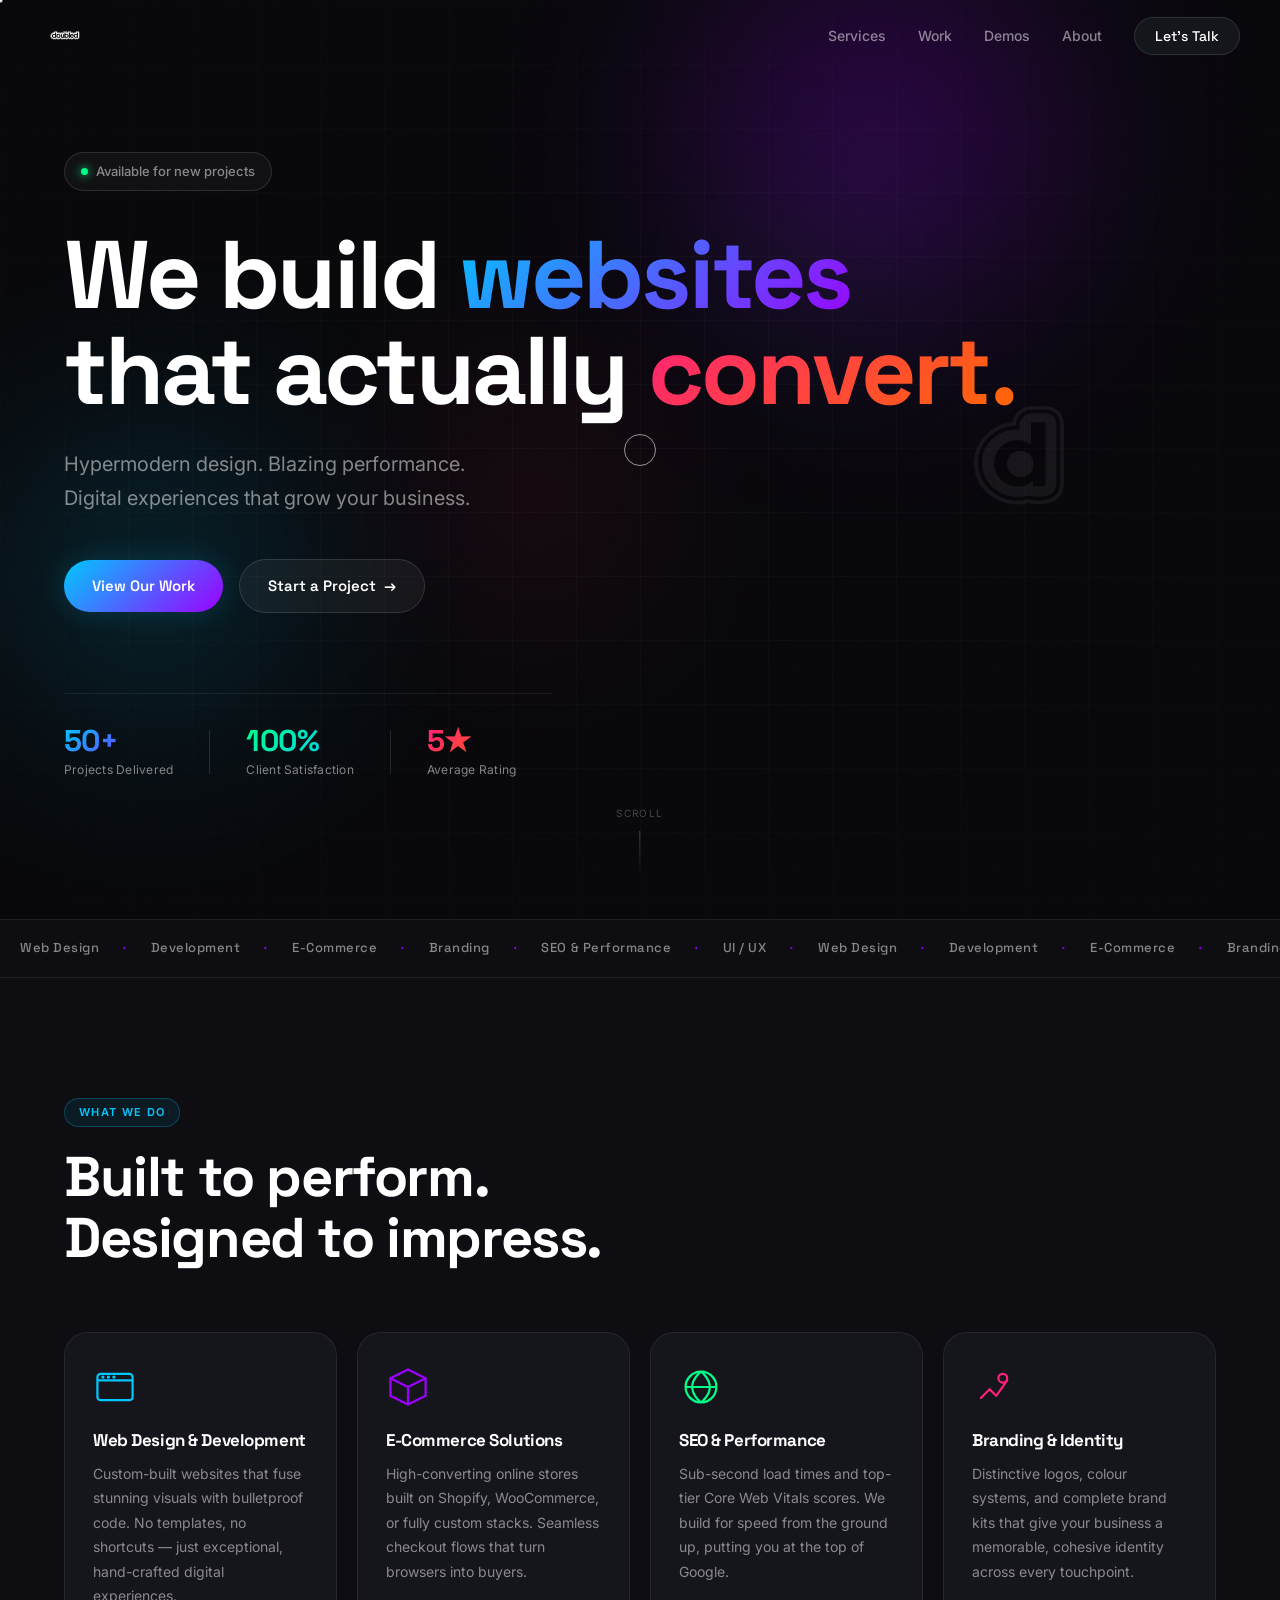
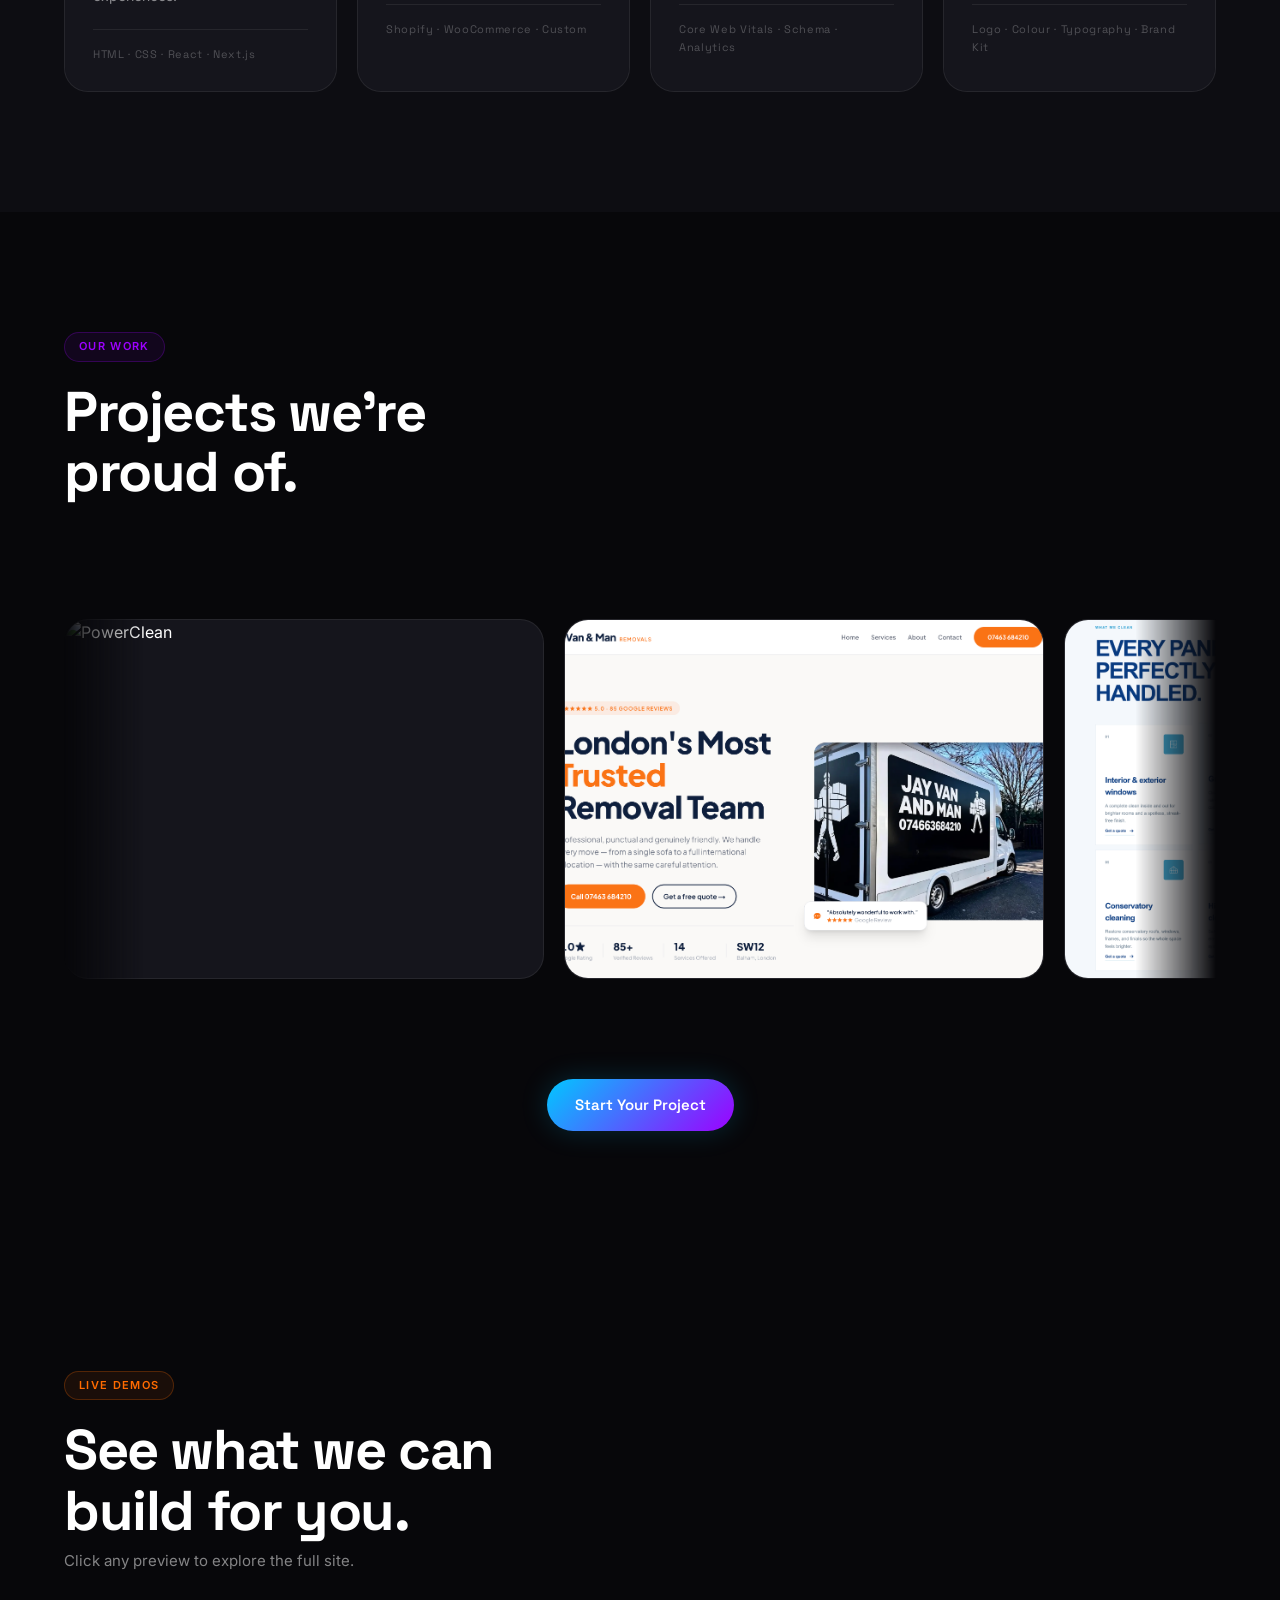
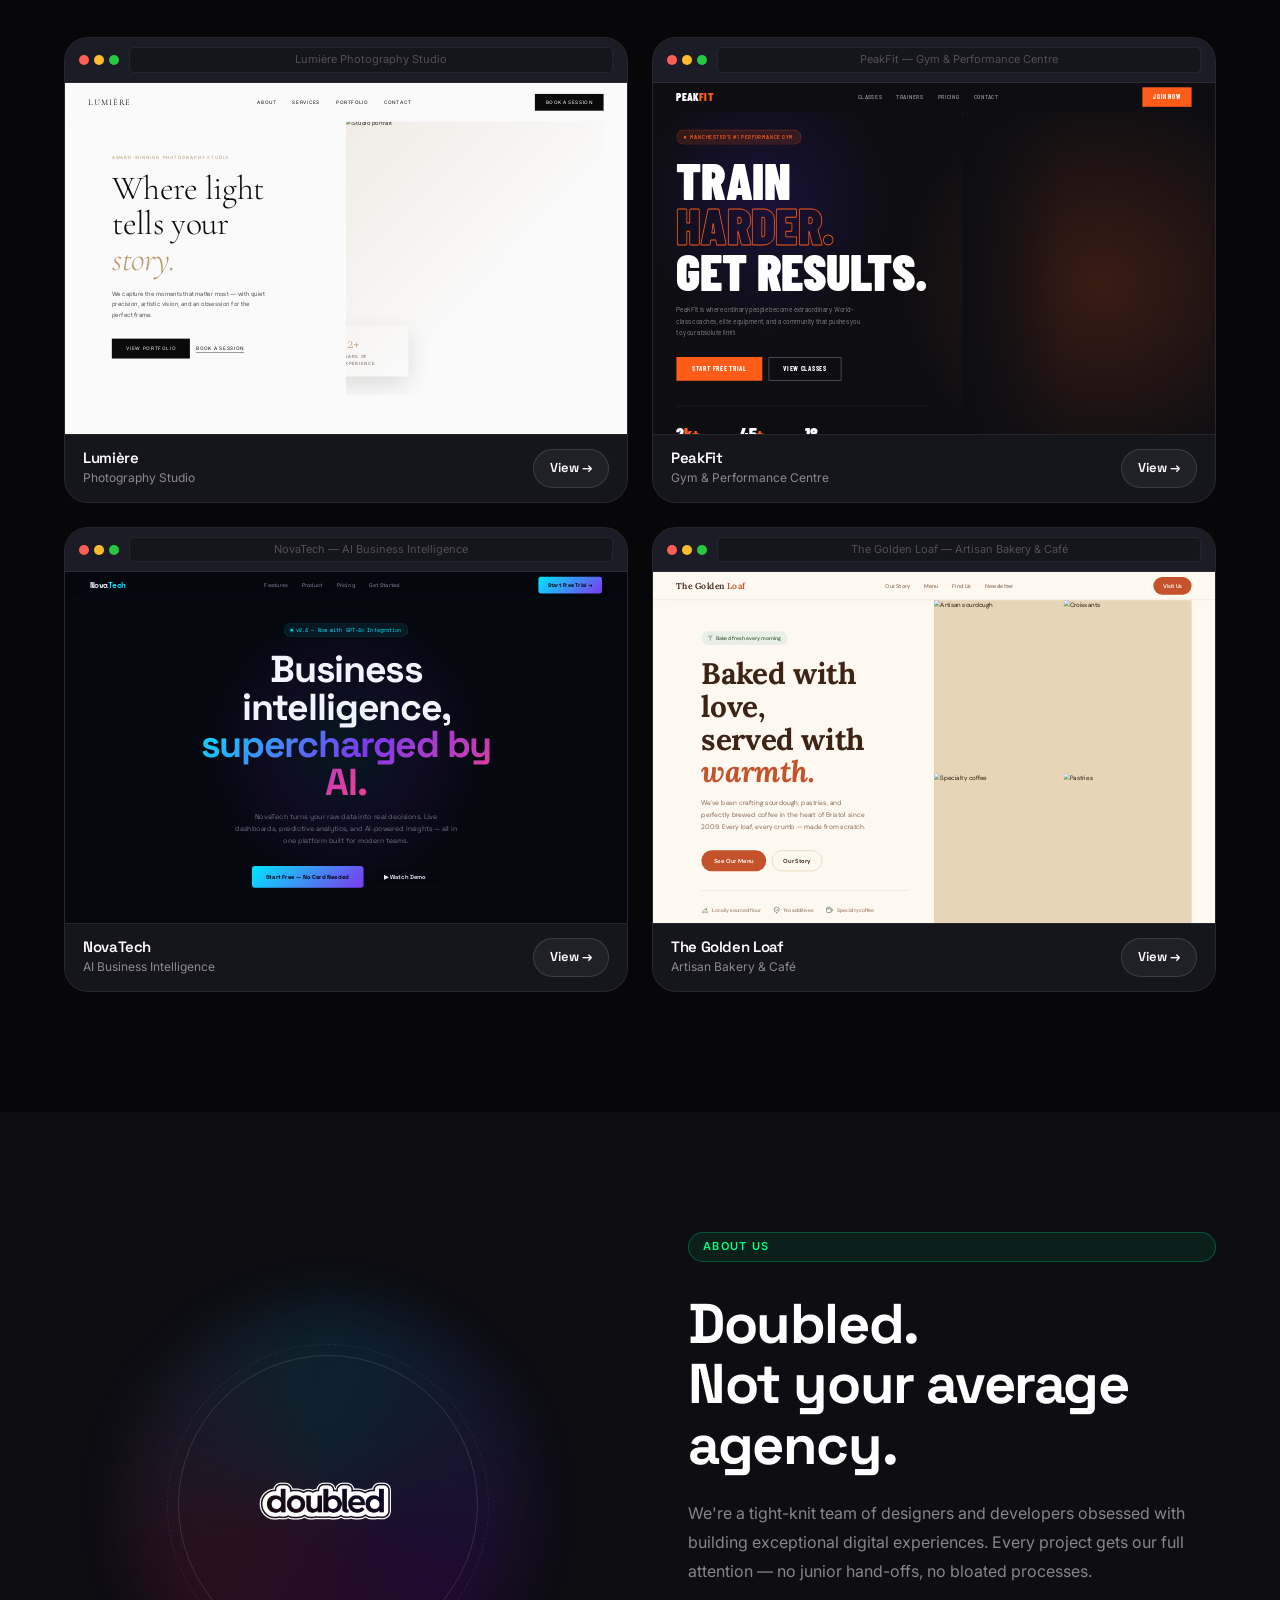
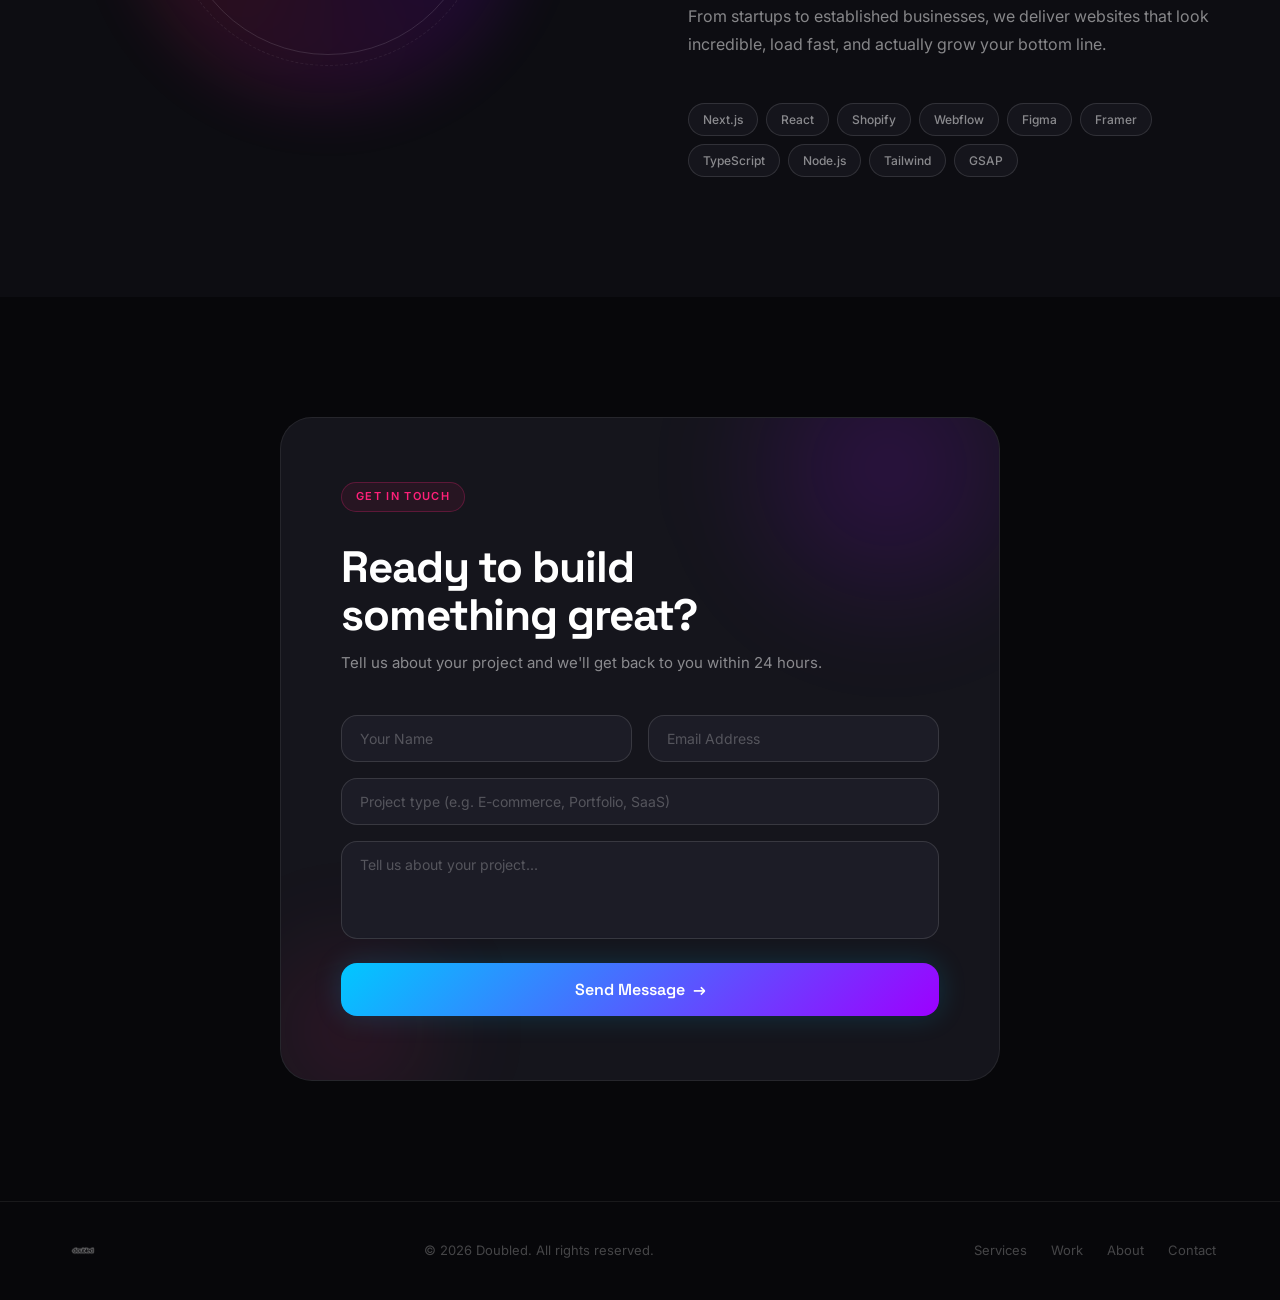
==== index.html @ ab685eac "Clean up all 4 demo sites: replace placeholder gradients with real Unsplash photos and swap all emoj" ====
<!DOCTYPE html>
<html lang="en">
<head>
  <meta charset="UTF-8">
  <meta name="viewport" content="width=device-width, initial-scale=1.0">
  <title>Doubled — Hypermodern Web Development</title>
  <meta name="description" content="Hypermodern web design and development studio. We build websites that look incredible, load fast, and grow your business.">

  <!-- Favicon -->
  <link rel="icon" type="image/svg+xml" href="favicon.svg">

  <!-- Open Graph / social preview -->
  <meta property="og:type"        content="website">
  <meta property="og:url"         content="https://doubled.vercel.app/">
  <meta property="og:title"       content="Doubled — Hypermodern Web Development">
  <meta property="og:description" content="Hypermodern web design and development studio. We build websites that look incredible, load fast, and grow your business.">
  <meta property="og:image"       content="https://doubled.vercel.app/assets/images/powerclean-hero.png">

  <!-- Twitter card -->
  <meta name="twitter:card"        content="summary_large_image">
  <meta name="twitter:title"       content="Doubled — Hypermodern Web Development">
  <meta name="twitter:description" content="Hypermodern web design and development studio. We build websites that look incredible, load fast, and grow your business.">
  <meta name="twitter:image"       content="https://doubled.vercel.app/assets/images/powerclean-hero.png">

  <link rel="preconnect" href="https://fonts.googleapis.com">
  <link rel="preconnect" href="https://fonts.gstatic.com" crossorigin>
  <link href="https://fonts.googleapis.com/css2?family=Space+Grotesk:wght@300;400;500;600;700&family=Inter:wght@300;400;500;600&display=swap" rel="stylesheet">
  <link rel="stylesheet" href="css/styles.css">
</head>
<body>

  <!-- Custom cursor -->
  <div class="cursor" id="cursor"></div>
  <div class="cursor-dot" id="cursor-dot"></div>

  <!-- ─── Navigation ─── -->
  <nav class="nav" id="nav">
    <a href="#" class="nav-logo">
      <img src="assets/brand/logo.png" alt="Doubled" class="nav-logo-img">
    </a>
    <ul class="nav-links" id="nav-links">
      <li><a href="#services">Services</a></li>
      <li><a href="#portfolio">Work</a></li>
      <li><a href="#demos">Demos</a></li>
      <li><a href="#about">About</a></li>
      <li><a href="#contact" class="nav-cta">Let's Talk</a></li>
    </ul>
    <button class="nav-toggle" id="nav-toggle" aria-label="Toggle menu">
      <span></span><span></span><span></span>
    </button>
  </nav>

  <!-- ─── Hero ─── -->
  <section class="hero" id="home">
    <div class="hero-bg">
      <div class="hero-orb orb-purple"></div>
      <div class="hero-orb orb-blue"></div>
      <div class="hero-orb orb-pink"></div>
      <div class="hero-orb orb-green"></div>
      <div class="hero-grid"></div>
      <div class="hero-noise"></div>
    </div>

    <div class="hero-content">
      <div class="hero-badge">
        <span class="badge-dot"></span>
        Available for new projects
      </div>

      <h1 class="hero-title">
        We build <span class="grad-text-1">websites</span><br>
        that actually <span class="grad-text-2">convert.</span>
      </h1>

      <p class="hero-sub">
        Hypermodern design. Blazing performance.<br>Digital experiences that grow your business.
      </p>

      <div class="hero-actions">
        <a href="#portfolio" class="btn btn-primary">View Our Work</a>
        <a href="#contact" class="btn btn-ghost">Start a Project <span class="btn-arrow">→</span></a>
      </div>

      <div class="hero-stats">
        <div class="stat">
          <span class="stat-num grad-text-1">50+</span>
          <span class="stat-label">Projects Delivered</span>
        </div>
        <div class="stat-rule"></div>
        <div class="stat">
          <span class="stat-num grad-text-3">100%</span>
          <span class="stat-label">Client Satisfaction</span>
        </div>
        <div class="stat-rule"></div>
        <div class="stat">
          <span class="stat-num grad-text-2">5★</span>
          <span class="stat-label">Average Rating</span>
        </div>
      </div>
    </div>

    <div class="hero-d-mark" aria-hidden="true">
      <img src="assets/brand/letterhead.png" alt="" class="hero-d-img">
    </div>

    <a href="#services" class="scroll-hint" aria-label="Scroll down">
      <span class="scroll-label">Scroll</span>
      <div class="scroll-bar"></div>
    </a>
  </section>

  <!-- ─── Marquee ─── -->
  <div class="marquee-wrap" aria-hidden="true">
    <div class="marquee-track">
      <span>Web Design</span><span class="marquee-dot">·</span>
      <span>Development</span><span class="marquee-dot">·</span>
      <span>E-Commerce</span><span class="marquee-dot">·</span>
      <span>Branding</span><span class="marquee-dot">·</span>
      <span>SEO &amp; Performance</span><span class="marquee-dot">·</span>
      <span>UI / UX</span><span class="marquee-dot">·</span>
      <span>Web Design</span><span class="marquee-dot">·</span>
      <span>Development</span><span class="marquee-dot">·</span>
      <span>E-Commerce</span><span class="marquee-dot">·</span>
      <span>Branding</span><span class="marquee-dot">·</span>
      <span>SEO &amp; Performance</span><span class="marquee-dot">·</span>
      <span>UI / UX</span><span class="marquee-dot">·</span>
    </div>
  </div>

  <!-- ─── Services ─── -->
  <section class="section services" id="services">
    <div class="container">
      <div class="section-head reveal">
        <span class="section-tag tag-blue">What We Do</span>
        <h2 class="section-title">Built to perform.<br>Designed to impress.</h2>
      </div>

      <div class="services-grid">
        <div class="service-card reveal" data-color="blue">
          <div class="service-icon">
            <svg viewBox="0 0 40 40" fill="none" xmlns="http://www.w3.org/2000/svg">
              <rect x="4" y="8" width="32" height="24" rx="3" stroke="currentColor" stroke-width="2"/>
              <path d="M4 14h32" stroke="currentColor" stroke-width="2"/>
              <circle cx="9" cy="11" r="1.5" fill="currentColor"/>
              <circle cx="14" cy="11" r="1.5" fill="currentColor"/>
              <circle cx="19" cy="11" r="1.5" fill="currentColor"/>
            </svg>
          </div>
          <h3>Web Design &amp; Development</h3>
          <p>Custom-built websites that fuse stunning visuals with bulletproof code. No templates, no shortcuts — just exceptional, hand-crafted digital experiences.</p>
          <div class="service-stack">HTML · CSS · React · Next.js</div>
        </div>

        <div class="service-card reveal" data-color="purple">
          <div class="service-icon">
            <svg viewBox="0 0 40 40" fill="none" xmlns="http://www.w3.org/2000/svg">
              <path d="M20 4L4 12v16l16 8 16-8V12L20 4z" stroke="currentColor" stroke-width="2"/>
              <path d="M4 12l16 8 16-8" stroke="currentColor" stroke-width="2"/>
              <path d="M20 20v16" stroke="currentColor" stroke-width="2"/>
            </svg>
          </div>
          <h3>E-Commerce Solutions</h3>
          <p>High-converting online stores built on Shopify, WooCommerce, or fully custom stacks. Seamless checkout flows that turn browsers into buyers.</p>
          <div class="service-stack">Shopify · WooCommerce · Custom</div>
        </div>

        <div class="service-card reveal" data-color="green">
          <div class="service-icon">
            <svg viewBox="0 0 40 40" fill="none" xmlns="http://www.w3.org/2000/svg">
              <circle cx="20" cy="20" r="14" stroke="currentColor" stroke-width="2"/>
              <path d="M20 6c0 0-8 6-8 14s8 14 8 14" stroke="currentColor" stroke-width="2"/>
              <path d="M20 6c0 0 8 6 8 14s-8 14-8 14" stroke="currentColor" stroke-width="2"/>
              <path d="M6 20h28" stroke="currentColor" stroke-width="2"/>
            </svg>
          </div>
          <h3>SEO &amp; Performance</h3>
          <p>Sub-second load times and top-tier Core Web Vitals scores. We build for speed from the ground up, putting you at the top of Google.</p>
          <div class="service-stack">Core Web Vitals · Schema · Analytics</div>
        </div>

        <div class="service-card reveal" data-color="pink">
          <div class="service-icon">
            <svg viewBox="0 0 40 40" fill="none" xmlns="http://www.w3.org/2000/svg">
              <path d="M8 30l8-8 6 6 10-14" stroke="currentColor" stroke-width="2" stroke-linecap="round" stroke-linejoin="round"/>
              <circle cx="28" cy="12" r="4" stroke="currentColor" stroke-width="2"/>
            </svg>
          </div>
          <h3>Branding &amp; Identity</h3>
          <p>Distinctive logos, colour systems, and complete brand kits that give your business a memorable, cohesive identity across every touchpoint.</p>
          <div class="service-stack">Logo · Colour · Typography · Brand Kit</div>
        </div>
      </div>
    </div>
  </section>

  <!-- ─── Portfolio ─── -->
  <section class="section portfolio" id="portfolio">
    <div class="container">
      <div class="section-head reveal">
        <span class="section-tag tag-purple">Our Work</span>
        <h2 class="section-title">Projects we're<br>proud of.</h2>
      </div>

      <div class="portfolio-reel-wrap">
        <div class="portfolio-reel" id="portfolio-reel">
          <!-- Populated by js/main.js -->
        </div>
      </div>

      <div class="portfolio-cta reveal">
        <a href="#contact" class="btn btn-primary">Start Your Project</a>
      </div>
    </div>
  </section>

  <!-- ─── Demos ─── -->
  <section class="section demos" id="demos">
    <div class="container">
      <div class="section-head reveal">
        <span class="section-tag tag-orange">Live Demos</span>
        <h2 class="section-title">See what we can<br>build for you.</h2>
        <p class="demos-sub">Click any preview to explore the full site.</p>
      </div>

      <div class="demos-grid">

        <div class="demo-card reveal">
          <div class="demo-chrome">
            <div class="demo-chrome-dots"><span></span><span></span><span></span></div>
            <div class="demo-chrome-bar">Lumière Photography Studio</div>
          </div>
          <div class="demo-frame-wrap">
            <iframe src="demos/demo1.html" class="demo-frame" scrolling="no" tabindex="-1" loading="lazy" title="Lumière Photography Studio demo"></iframe>
            <a href="demos/demo1.html" target="_blank" rel="noopener" class="demo-overlay">
              <span class="demo-cta">Open Demo →</span>
            </a>
          </div>
          <div class="demo-meta">
            <div>
              <h3>Lumière</h3>
              <p>Photography Studio</p>
            </div>
            <a href="demos/demo1.html" target="_blank" rel="noopener" class="btn btn-ghost btn-sm">View →</a>
          </div>
        </div>

        <div class="demo-card reveal">
          <div class="demo-chrome">
            <div class="demo-chrome-dots"><span></span><span></span><span></span></div>
            <div class="demo-chrome-bar">PeakFit — Gym &amp; Performance Centre</div>
          </div>
          <div class="demo-frame-wrap">
            <iframe src="demos/demo2.html" class="demo-frame" scrolling="no" tabindex="-1" loading="lazy" title="PeakFit Gym demo"></iframe>
            <a href="demos/demo2.html" target="_blank" rel="noopener" class="demo-overlay">
              <span class="demo-cta">Open Demo →</span>
            </a>
          </div>
          <div class="demo-meta">
            <div>
              <h3>PeakFit</h3>
              <p>Gym &amp; Performance Centre</p>
            </div>
            <a href="demos/demo2.html" target="_blank" rel="noopener" class="btn btn-ghost btn-sm">View →</a>
          </div>
        </div>

        <div class="demo-card reveal">
          <div class="demo-chrome">
            <div class="demo-chrome-dots"><span></span><span></span><span></span></div>
            <div class="demo-chrome-bar">NovaTech — AI Business Intelligence</div>
          </div>
          <div class="demo-frame-wrap">
            <iframe src="demos/demo3.html" class="demo-frame" scrolling="no" tabindex="-1" loading="lazy" title="NovaTech SaaS demo"></iframe>
            <a href="demos/demo3.html" target="_blank" rel="noopener" class="demo-overlay">
              <span class="demo-cta">Open Demo →</span>
            </a>
          </div>
          <div class="demo-meta">
            <div>
              <h3>NovaTech</h3>
              <p>AI Business Intelligence</p>
            </div>
            <a href="demos/demo3.html" target="_blank" rel="noopener" class="btn btn-ghost btn-sm">View →</a>
          </div>
        </div>

        <div class="demo-card reveal">
          <div class="demo-chrome">
            <div class="demo-chrome-dots"><span></span><span></span><span></span></div>
            <div class="demo-chrome-bar">The Golden Loaf — Artisan Bakery &amp; Café</div>
          </div>
          <div class="demo-frame-wrap">
            <iframe src="demos/demo4.html" class="demo-frame" scrolling="no" tabindex="-1" loading="lazy" title="The Golden Loaf Bakery demo"></iframe>
            <a href="demos/demo4.html" target="_blank" rel="noopener" class="demo-overlay">
              <span class="demo-cta">Open Demo →</span>
            </a>
          </div>
          <div class="demo-meta">
            <div>
              <h3>The Golden Loaf</h3>
              <p>Artisan Bakery &amp; Café</p>
            </div>
            <a href="demos/demo4.html" target="_blank" rel="noopener" class="btn btn-ghost btn-sm">View →</a>
          </div>
        </div>

      </div>
    </div>
  </section>

  <!-- ─── About ─── -->
  <section class="section about" id="about">
    <div class="container about-inner">
      <div class="about-visual reveal">
        <div class="about-logo-ring">
          <div class="ring-glow"></div>
          <div class="ring-border"></div>
          <img src="assets/brand/logo.png" alt="Doubled" class="about-logo">
        </div>
      </div>

      <div class="about-copy reveal">
        <span class="section-tag tag-green">About Us</span>
        <h2 class="section-title">Doubled.<br>Not your average agency.</h2>
        <p>We're a tight-knit team of designers and developers obsessed with building exceptional digital experiences. Every project gets our full attention — no junior hand-offs, no bloated processes.</p>
        <p>From startups to established businesses, we deliver websites that look incredible, load fast, and actually grow your bottom line.</p>

        <div class="about-pills">
          <span class="pill">Next.js</span>
          <span class="pill">React</span>
          <span class="pill">Shopify</span>
          <span class="pill">Webflow</span>
          <span class="pill">Figma</span>
          <span class="pill">Framer</span>
          <span class="pill">TypeScript</span>
          <span class="pill">Node.js</span>
          <span class="pill">Tailwind</span>
          <span class="pill">GSAP</span>
        </div>
      </div>
    </div>
  </section>

  <!-- ─── Contact ─── -->
  <section class="section contact" id="contact">
    <div class="container">
      <div class="contact-card reveal">
        <div class="contact-orb contact-orb-1"></div>
        <div class="contact-orb contact-orb-2"></div>

        <div class="contact-head">
          <span class="section-tag tag-pink">Get In Touch</span>
          <h2 class="contact-title">Ready to build<br>something great?</h2>
          <p class="contact-sub">Tell us about your project and we'll get back to you within 24 hours.</p>
        </div>

        <form class="contact-form" id="contact-form" novalidate>
          <div class="form-row">
            <div class="form-group">
              <input type="text" name="name" placeholder="Your Name" required autocomplete="name">
            </div>
            <div class="form-group">
              <input type="email" name="email" placeholder="Email Address" required autocomplete="email">
            </div>
          </div>
          <div class="form-group">
            <input type="text" name="project" placeholder="Project type (e.g. E-commerce, Portfolio, SaaS)">
          </div>
          <div class="form-group">
            <textarea name="message" placeholder="Tell us about your project..." rows="4" required></textarea>
          </div>
          <button type="submit" class="btn btn-primary btn-submit" id="submit-btn">
            Send Message <span class="btn-arrow">→</span>
          </button>
        </form>
      </div>
    </div>
  </section>

  <!-- ─── Footer ─── -->
  <footer class="footer">
    <div class="container footer-inner">
      <img src="assets/brand/logo.png" alt="Doubled" class="footer-logo">
      <p class="footer-copy">© 2026 Doubled. All rights reserved.</p>
      <nav class="footer-nav" aria-label="Footer navigation">
        <a href="#services">Services</a>
        <a href="#portfolio">Work</a>
        <a href="#about">About</a>
        <a href="#contact">Contact</a>
      </nav>
    </div>
  </footer>

  <script src="js/main.js"></script>
</body>
</html>
---- css/styles.css ----
/* ════════════════════════════════════════════
   DOUBLED — Hypermodern Web Development
   ════════════════════════════════════════════ */

/* ─── Variables ─── */
:root {
  /* Backgrounds */
  --bg:        #07070A;
  --surface:   #0D0D12;
  --surface-2: #15151C;
  --surface-3: #1C1C26;

  /* Borders */
  --border:       rgba(255, 255, 255, 0.07);
  --border-mid:   rgba(255, 255, 255, 0.12);
  --border-light: rgba(255, 255, 255, 0.20);

  /* Text */
  --text:        #FFFFFF;
  --text-muted:  rgba(255, 255, 255, 0.50);
  --text-subtle: rgba(255, 255, 255, 0.25);

  /* Brand Accents */
  --blue:   #00C8FF;
  --purple: #9D00FF;
  --pink:   #FF2079;
  --green:  #00FF88;
  --orange: #FF6B00;
  --yellow: #FFD600;

  /* Gradients */
  --grad-1: linear-gradient(135deg, #00C8FF 0%, #9D00FF 100%);
  --grad-2: linear-gradient(135deg, #FF2079 0%, #FF6B00 100%);
  --grad-3: linear-gradient(135deg, #00FF88 0%, #00C8FF 100%);
  --grad-4: linear-gradient(135deg, #9D00FF 0%, #FF2079 100%);

  /* Spacing */
  --nav-h:    72px;
  --container: 1200px;

  /* Radii */
  --r-sm: 8px;
  --r:    16px;
  --r-lg: 24px;
  --r-xl: 32px;

  /* Easing */
  --ease:      cubic-bezier(0.4, 0, 0.2, 1);
  --ease-out:  cubic-bezier(0, 0, 0.2, 1);
  --ease-in:   cubic-bezier(0.4, 0, 1, 1);
  --ease-spring: cubic-bezier(0.34, 1.56, 0.64, 1);
}

/* ─── Reset ─── */
*, *::before, *::after {
  box-sizing: border-box;
  margin: 0;
  padding: 0;
}

html {
  scroll-behavior: smooth;
  scrollbar-width: thin;
  scrollbar-color: var(--surface-3) var(--bg);
}

::-webkit-scrollbar { width: 5px; }
::-webkit-scrollbar-track { background: var(--bg); }
::-webkit-scrollbar-thumb { background: var(--surface-3); border-radius: 3px; }
::-webkit-scrollbar-thumb:hover { background: var(--surface-2); }

body {
  font-family: 'Inter', -apple-system, BlinkMacSystemFont, sans-serif;
  font-size: 16px;
  line-height: 1.6;
  color: var(--text);
  background: var(--bg);
  overflow-x: hidden;
  cursor: none;
}

a            { text-decoration: none; color: inherit; cursor: none; }
button       { border: none; background: none; cursor: none; font-family: inherit; }
input,
textarea     { font-family: inherit; }
ul           { list-style: none; }
img          { max-width: 100%; display: block; }
textarea     { resize: none; }

/* ─── Custom Cursor ─── */
.cursor,
.cursor-dot {
  position: fixed;
  pointer-events: none;
  z-index: 9999;
  transform: translate(-50%, -50%);
  mix-blend-mode: difference;
}

.cursor {
  width: 32px;
  height: 32px;
  border: 1.5px solid rgba(255, 255, 255, 0.6);
  border-radius: 50%;
  transition:
    width  .25s var(--ease),
    height .25s var(--ease),
    background .25s var(--ease),
    border-color .25s var(--ease);
}

.cursor-dot {
  width: 5px;
  height: 5px;
  background: #fff;
  border-radius: 50%;
  transition: opacity .15s;
}

.cursor.hover {
  width: 56px;
  height: 56px;
  background: rgba(255, 255, 255, 0.08);
  border-color: rgba(255, 255, 255, 0.2);
}

/* ─── Layout ─── */
.container {
  max-width: var(--container);
  margin: 0 auto;
  padding: 0 24px;
}

.section { padding: 120px 0; }

/* ─── Typography ─── */
h1, h2, h3, h4 {
  font-family: 'Space Grotesk', sans-serif;
  font-weight: 700;
  line-height: 1.08;
  letter-spacing: -0.025em;
}

.grad-text-1 {
  background: var(--grad-1);
  -webkit-background-clip: text;
  -webkit-text-fill-color: transparent;
  background-clip: text;
}

.grad-text-2 {
  background: var(--grad-2);
  -webkit-background-clip: text;
  -webkit-text-fill-color: transparent;
  background-clip: text;
}

.grad-text-3 {
  background: var(--grad-3);
  -webkit-background-clip: text;
  -webkit-text-fill-color: transparent;
  background-clip: text;
}

/* ─── Section Headers ─── */
.section-head {
  margin-bottom: 64px;
}

.section-tag {
  display: inline-flex;
  align-items: center;
  gap: 6px;
  padding: 5px 14px;
  border-radius: 100px;
  font-size: 11px;
  font-weight: 600;
  letter-spacing: 0.12em;
  text-transform: uppercase;
  margin-bottom: 20px;
  border: 1px solid transparent;
}

.tag-blue   { color: var(--blue);   background: rgba(0,200,255,0.08);  border-color: rgba(0,200,255,0.25);  }
.tag-purple { color: var(--purple); background: rgba(157,0,255,0.08);  border-color: rgba(157,0,255,0.25);  }
.tag-green  { color: var(--green);  background: rgba(0,255,136,0.08);  border-color: rgba(0,255,136,0.25);  }
.tag-pink   { color: var(--pink);   background: rgba(255,32,121,0.08); border-color: rgba(255,32,121,0.25); }

.section-title {
  font-size: clamp(32px, 4.5vw, 56px);
  color: var(--text);
}

/* ─── Buttons ─── */
.btn {
  display: inline-flex;
  align-items: center;
  gap: 8px;
  padding: 14px 28px;
  border-radius: 100px;
  font-family: 'Space Grotesk', sans-serif;
  font-weight: 600;
  font-size: 15px;
  transition: transform .25s var(--ease-spring), box-shadow .25s var(--ease), background .2s;
  cursor: none;
  white-space: nowrap;
}

.btn-primary {
  background: var(--grad-1);
  color: #fff;
  box-shadow: 0 0 28px rgba(0, 200, 255, 0.18);
}

.btn-primary:hover {
  transform: translateY(-3px) scale(1.02);
  box-shadow: 0 12px 40px rgba(0, 200, 255, 0.32);
}

.btn-ghost {
  background: rgba(255, 255, 255, 0.05);
  color: var(--text);
  border: 1px solid var(--border-mid);
}

.btn-ghost:hover {
  background: rgba(255, 255, 255, 0.09);
  border-color: var(--border-light);
  transform: translateY(-3px);
}

.btn-arrow {
  transition: transform .2s var(--ease);
}

.btn:hover .btn-arrow { transform: translateX(4px); }

.btn-submit {
  width: 100%;
  justify-content: center;
  border-radius: var(--r);
  padding: 16px 28px;
  font-size: 16px;
}

/* ─── Navigation ─── */
.nav {
  position: fixed;
  inset: 0 0 auto 0;
  z-index: 200;
  display: flex;
  align-items: center;
  justify-content: space-between;
  height: var(--nav-h);
  padding: 0 40px;
  transition: background .3s var(--ease), backdrop-filter .3s, border-color .3s;
}

.nav.scrolled {
  background: rgba(7, 7, 10, 0.88);
  backdrop-filter: blur(24px);
  -webkit-backdrop-filter: blur(24px);
  border-bottom: 1px solid var(--border);
}

.nav-logo { display: flex; align-items: center; }

.nav-logo-img {
  height: 34px;
  filter: invert(1);
  mix-blend-mode: screen;
  transition: opacity .2s;
}

.nav-logo-img:hover { opacity: 0.8; }

.nav-links {
  display: flex;
  align-items: center;
  gap: 32px;
}

.nav-links a {
  font-size: 14px;
  font-weight: 500;
  color: var(--text-muted);
  transition: color .18s;
  position: relative;
}

.nav-links a::after {
  content: '';
  position: absolute;
  bottom: -3px;
  left: 0;
  right: 0;
  height: 1px;
  background: var(--grad-1);
  transform: scaleX(0);
  transition: transform .22s var(--ease);
}

.nav-links a:not(.nav-cta):hover { color: var(--text); }
.nav-links a:not(.nav-cta):hover::after { transform: scaleX(1); }

.nav-cta {
  padding: 9px 20px !important;
  border-radius: 100px;
  background: var(--surface-2) !important;
  border: 1px solid var(--border-mid) !important;
  color: var(--text) !important;
  font-family: 'Space Grotesk', sans-serif;
  font-weight: 600;
  font-size: 14px !important;
  transition: background .2s, border-color .2s, box-shadow .2s, color .2s !important;
}

.nav-cta:hover {
  background: transparent !important;
  border-color: transparent !important;
  box-shadow: 0 0 0 1px transparent, inset 0 0 0 1px transparent;
  background-image: var(--grad-1) !important;
  box-shadow: 0 4px 20px rgba(0, 200, 255, 0.25) !important;
}

.nav-cta::after { display: none !important; }

.nav-toggle {
  display: none;
  flex-direction: column;
  gap: 5px;
  padding: 4px;
}

.nav-toggle span {
  display: block;
  width: 22px;
  height: 2px;
  background: var(--text);
  border-radius: 2px;
  transition: transform .25s var(--ease), opacity .2s;
}

/* ─── Hero ─── */
.hero {
  position: relative;
  min-height: 100vh;
  display: flex;
  align-items: center;
  overflow: hidden;
  padding-top: var(--nav-h);
}

/* Background layers */
.hero-bg {
  position: absolute;
  inset: 0;
  z-index: 0;
}

.hero-orb {
  position: absolute;
  border-radius: 50%;
  filter: blur(90px);
  opacity: 0.55;
  animation: orb-float 9s ease-in-out infinite;
}

.orb-purple {
  width: 600px;
  height: 600px;
  background: radial-gradient(circle, rgba(157, 0, 255, 0.6), transparent 65%);
  top: -160px;
  right: 8%;
  animation-duration: 10s;
}

.orb-blue {
  width: 500px;
  height: 500px;
  background: radial-gradient(circle, rgba(0, 200, 255, 0.5), transparent 65%);
  bottom: 10%;
  left: -100px;
  animation-duration: 12s;
  animation-delay: -4s;
  opacity: 0.4;
}

.orb-pink {
  width: 350px;
  height: 350px;
  background: radial-gradient(circle, rgba(255, 32, 121, 0.45), transparent 65%);
  top: 35%;
  left: 28%;
  animation-duration: 8s;
  animation-delay: -7s;
  opacity: 0.3;
}

.orb-green {
  width: 250px;
  height: 250px;
  background: radial-gradient(circle, rgba(0, 255, 136, 0.35), transparent 65%);
  top: 15%;
  left: 55%;
  animation-duration: 14s;
  animation-delay: -2s;
  opacity: 0.25;
}

@keyframes orb-float {
  0%, 100% { transform: translate(0,   0) scale(1);    }
  33%       { transform: translate(28px, -28px) scale(1.06); }
  66%       { transform: translate(-18px, 18px) scale(0.94); }
}

.hero-grid {
  position: absolute;
  inset: 0;
  background-image:
    linear-gradient(rgba(255,255,255,.03) 1px, transparent 1px),
    linear-gradient(90deg, rgba(255,255,255,.03) 1px, transparent 1px);
  background-size: 64px 64px;
  mask-image: radial-gradient(ellipse 80% 80% at 50% 50%, black 0%, transparent 100%);
}

.hero-noise {
  position: absolute;
  inset: 0;
  background-image: url("data:image/svg+xml,%3Csvg viewBox='0 0 200 200' xmlns='http://www.w3.org/2000/svg'%3E%3Cfilter id='n'%3E%3CfeTurbulence type='fractalNoise' baseFrequency='0.9' numOctaves='4' stitchTiles='stitch'/%3E%3C/filter%3E%3Crect width='100%25' height='100%25' filter='url(%23n)' opacity='0.04'/%3E%3C/svg%3E");
  background-repeat: repeat;
  background-size: 200px 200px;
  opacity: 0.4;
  pointer-events: none;
}

/* Hero Content */
.hero-content {
  position: relative;
  z-index: 1;
  width: 100%;
  max-width: var(--container);
  margin: 0 auto;
  padding: 80px 24px 140px;
}

.hero-badge {
  display: inline-flex;
  align-items: center;
  gap: 8px;
  padding: 8px 16px;
  border-radius: 100px;
  border: 1px solid var(--border-mid);
  background: rgba(255,255,255,0.04);
  backdrop-filter: blur(8px);
  font-size: 13px;
  color: var(--text-muted);
  margin-bottom: 36px;
  font-weight: 500;
}

.badge-dot {
  display: block;
  width: 7px;
  height: 7px;
  border-radius: 50%;
  background: var(--green);
  box-shadow: 0 0 10px var(--green);
  animation: pulse-dot 2s ease-in-out infinite;
}

@keyframes pulse-dot {
  0%, 100% { opacity: 1; box-shadow: 0 0 10px var(--green); }
  50%       { opacity: 0.5; box-shadow: 0 0 4px var(--green); }
}

.hero-title {
  font-size: clamp(46px, 7.5vw, 96px);
  letter-spacing: -0.03em;
  line-height: 1.0;
  margin-bottom: 28px;
  max-width: 960px;
}

.hero-sub {
  font-size: clamp(16px, 1.8vw, 20px);
  color: var(--text-muted);
  max-width: 460px;
  line-height: 1.7;
  margin-bottom: 44px;
}

.hero-actions {
  display: flex;
  align-items: center;
  gap: 16px;
  flex-wrap: wrap;
  margin-bottom: 80px;
}

.hero-stats {
  display: flex;
  align-items: center;
  gap: 0;
  border-top: 1px solid var(--border);
  padding-top: 32px;
  width: fit-content;
  flex-wrap: wrap;
  gap: 0;
}

.stat {
  display: flex;
  flex-direction: column;
  padding: 0 36px;
}

.stat:first-child { padding-left: 0; }

.stat-num {
  font-family: 'Space Grotesk', sans-serif;
  font-size: 30px;
  font-weight: 700;
  letter-spacing: -0.02em;
  line-height: 1;
  margin-bottom: 4px;
}

.stat-label {
  font-size: 12px;
  color: var(--text-muted);
  letter-spacing: 0.02em;
}

.stat-rule {
  width: 1px;
  height: 44px;
  background: var(--border-mid);
}

/* Hero decorative D */
.hero-d-mark {
  position: absolute;
  right: 4%;
  top: 50%;
  transform: translateY(-50%);
  z-index: 0;
  pointer-events: none;
  opacity: 0.055;
}

.hero-d-img {
  width: 420px;
  filter: invert(1);
  mix-blend-mode: screen;
}

/* Scroll hint */
.scroll-hint {
  position: absolute;
  bottom: 44px;
  left: 50%;
  transform: translateX(-50%);
  display: flex;
  flex-direction: column;
  align-items: center;
  gap: 10px;
  z-index: 1;
}

.scroll-label {
  font-size: 10px;
  letter-spacing: 0.14em;
  text-transform: uppercase;
  color: var(--text-subtle);
}

.scroll-bar {
  width: 1px;
  height: 44px;
  background: linear-gradient(to bottom, var(--text-subtle), transparent);
  animation: scroll-anim 1.8s ease-in-out infinite;
}

@keyframes scroll-anim {
  0%   { transform: scaleY(0); transform-origin: top; opacity: 1; }
  49%  { transform: scaleY(1); transform-origin: top; opacity: 1; }
  50%  { transform: scaleY(1); transform-origin: bottom; opacity: 1; }
  100% { transform: scaleY(0); transform-origin: bottom; opacity: 0; }
}

/* ─── Marquee ─── */
.marquee-wrap {
  overflow: hidden;
  background: var(--surface);
  border-top: 1px solid var(--border);
  border-bottom: 1px solid var(--border);
  padding: 18px 0;
}

.marquee-track {
  display: flex;
  gap: 0;
  white-space: nowrap;
  animation: marquee 28s linear infinite;
  width: max-content;
}

.marquee-track span {
  font-family: 'Space Grotesk', sans-serif;
  font-size: 13px;
  font-weight: 500;
  letter-spacing: 0.04em;
  color: var(--text-muted);
  padding: 0 20px;
}

.marquee-dot {
  color: var(--purple) !important;
  padding: 0 4px !important;
}

@keyframes marquee {
  from { transform: translateX(0); }
  to   { transform: translateX(-50%); }
}

/* ─── Services ─── */
.services { background: var(--surface); }

.services-grid {
  display: grid;
  grid-template-columns: repeat(4, 1fr);
  gap: 20px;
}

.service-card {
  position: relative;
  background: var(--surface-2);
  border: 1px solid var(--border);
  border-radius: var(--r-lg);
  padding: 32px 28px 28px;
  overflow: hidden;
  transition: transform .3s var(--ease-spring), box-shadow .3s var(--ease), background .25s;
}

/* Gradient border glow on hover via pseudo-element */
.service-card::before {
  content: '';
  position: absolute;
  inset: -1px;
  border-radius: calc(var(--r-lg) + 1px);
  padding: 1px;
  opacity: 0;
  transition: opacity .3s var(--ease);
  pointer-events: none;
}

.service-card[data-color="blue"]::before   { background: var(--grad-1); }
.service-card[data-color="purple"]::before { background: var(--grad-4); }
.service-card[data-color="green"]::before  { background: var(--grad-3); }
.service-card[data-color="pink"]::before   { background: var(--grad-2); }

.service-card::after {
  content: '';
  position: absolute;
  inset: 0;
  border-radius: var(--r-lg);
  background: var(--surface-2);
  z-index: 0;
  transition: background .25s;
}

.service-card > * { position: relative; z-index: 1; }

.service-card:hover {
  transform: translateY(-6px);
  box-shadow: 0 24px 64px rgba(0, 0, 0, 0.45);
  background: var(--surface-3);
}

.service-card:hover::before { opacity: 1; }
.service-card:hover::after  { background: var(--surface-3); }

.service-icon {
  width: 44px;
  height: 44px;
  margin-bottom: 22px;
  transition: color .25s;
}

.service-card[data-color="blue"]   .service-icon { color: var(--blue);   }
.service-card[data-color="purple"] .service-icon { color: var(--purple); }
.service-card[data-color="green"]  .service-icon { color: var(--green);  }
.service-card[data-color="pink"]   .service-icon { color: var(--pink);   }

.service-card h3 {
  font-size: 17px;
  margin-bottom: 12px;
  color: var(--text);
}

.service-card p {
  font-size: 14px;
  color: var(--text-muted);
  line-height: 1.75;
  margin-bottom: 20px;
}

.service-stack {
  font-family: 'Space Grotesk', monospace;
  font-size: 11px;
  color: var(--text-subtle);
  letter-spacing: 0.06em;
  padding-top: 16px;
  border-top: 1px solid var(--border);
}

/* ─── Portfolio ─── */
.portfolio { background: var(--bg); }

/* Reel outer — clips horizontal overflow, fades edges */
.portfolio-reel-wrap {
  overflow: hidden;
  padding: 52px 0;
  cursor: none;
  mask-image: linear-gradient(
    to right,
    transparent 0%,
    black 7%,
    black 93%,
    transparent 100%
  );
  -webkit-mask-image: linear-gradient(
    to right,
    transparent 0%,
    black 7%,
    black 93%,
    transparent 100%
  );
}

/* Pause scroll while mouse is anywhere on the reel */
.portfolio-reel-wrap:hover .portfolio-reel {
  animation-play-state: paused;
}

.portfolio-reel {
  display: flex;
  width: max-content;
  animation: reel-scroll 35s linear infinite;
}

@keyframes reel-scroll {
  to { transform: translateX(-50%); }
}

/* Individual reel card */
.reel-item {
  position: relative;
  width: 480px;
  aspect-ratio: 4 / 3;
  flex-shrink: 0;
  margin-right: 20px;
  border-radius: var(--r-lg);
  overflow: hidden;
  border: 1px solid var(--border);
  background: var(--surface-2);
  cursor: none;
  z-index: 1;
  transition:
    transform   .45s var(--ease-spring),
    box-shadow  .45s var(--ease),
    opacity     .3s  var(--ease),
    filter      .3s  var(--ease);
}

.reel-item:hover {
  transform: scale(1.13);
  box-shadow:
    0 32px 88px rgba(0, 0, 0, 0.75),
    0 0 0 1px rgba(255, 255, 255, 0.13),
    0 0 64px rgba(0, 200, 255, 0.07);
  z-index: 10;
}

/* Spotlight — dim siblings when one card is hovered */
.portfolio-reel:has(.reel-item:hover) .reel-item:not(:hover) {
  opacity: 0.42;
  filter: brightness(0.55) saturate(0.65);
}

.reel-item img {
  width: 100%;
  height: 100%;
  object-fit: cover;
  display: block;
  pointer-events: none;
  user-select: none;
  -webkit-user-drag: none;
}

/* Title overlay on hover */
.reel-overlay {
  position: absolute;
  inset: 0;
  background: linear-gradient(to top, rgba(0,0,0,0.88) 0%, rgba(0,0,0,0.15) 55%, transparent 100%);
  display: flex;
  flex-direction: column;
  justify-content: flex-end;
  padding: 24px;
  opacity: 0;
  transition: opacity .3s var(--ease);
}

.reel-item:hover .reel-overlay { opacity: 1; }

.reel-overlay h3 {
  font-size: 18px;
  color: #fff;
  margin-bottom: 4px;
}

.reel-overlay span {
  font-size: 11px;
  text-transform: uppercase;
  letter-spacing: 0.1em;
  color: rgba(255, 255, 255, 0.55);
}

/* Placeholder card */
.reel-placeholder {
  width: 100%;
  height: 100%;
  display: flex;
  align-items: center;
  justify-content: center;
}

.placeholder-inner {
  display: flex;
  flex-direction: column;
  align-items: center;
  gap: 10px;
}

.placeholder-plus {
  width: 40px;
  height: 40px;
  border-radius: 50%;
  border: 1px dashed rgba(255, 255, 255, 0.15);
  display: flex;
  align-items: center;
  justify-content: center;
  font-size: 20px;
  color: rgba(255, 255, 255, 0.12);
  transition: border-color .25s, color .25s;
}

.reel-item:hover .placeholder-plus {
  border-color: rgba(255, 255, 255, 0.3);
  color: rgba(255, 255, 255, 0.3);
}

.placeholder-label {
  font-size: 11px;
  letter-spacing: 0.1em;
  text-transform: uppercase;
  color: rgba(255, 255, 255, 0.15);
}

/* Placeholder gradient backgrounds */
.pbg-1 { background: linear-gradient(135deg, #0D0D18 0%, #1a0540 60%, #0a1540 100%); }
.pbg-2 { background: linear-gradient(135deg, #0D0D18 0%, #40051a 60%, #200040 100%); }
.pbg-3 { background: linear-gradient(135deg, #0D0D18 0%, #023020 60%, #0a1540 100%); }
.pbg-4 { background: linear-gradient(135deg, #0D0D18 0%, #301000 60%, #400520 100%); }
.pbg-5 { background: linear-gradient(135deg, #0D0D18 0%, #001540 60%, #1a0540 100%); }
.pbg-6 { background: linear-gradient(135deg, #0D0D18 0%, #280028 60%, #001020 100%); }

.portfolio-cta { text-align: center; margin-top: 48px; }

/* ─── Demos ─── */
.demos { background: var(--bg); }

.tag-orange { color: var(--orange); background: rgba(255,107,0,0.08); border-color: rgba(255,107,0,0.25); }

.demos-sub {
  font-size: 15px;
  color: var(--text-muted);
  margin-top: 8px;
}

.demos-grid {
  display: grid;
  grid-template-columns: repeat(2, 1fr);
  gap: 24px;
}

.demo-card {
  background: var(--surface-2);
  border: 1px solid var(--border);
  border-radius: var(--r-lg);
  overflow: hidden;
  transition: transform .35s var(--ease-spring), box-shadow .35s var(--ease);
}

.demo-card:hover {
  transform: translateY(-5px);
  box-shadow: 0 24px 64px rgba(0, 0, 0, 0.5);
}

/* Browser chrome bar */
.demo-chrome {
  display: flex;
  align-items: center;
  gap: 10px;
  padding: 9px 14px;
  background: var(--surface-3);
  border-bottom: 1px solid var(--border);
  flex-shrink: 0;
}

.demo-chrome-dots {
  display: flex;
  gap: 5px;
  flex-shrink: 0;
}

.demo-chrome-dots span {
  display: block;
  width: 10px;
  height: 10px;
  border-radius: 50%;
}

.demo-chrome-dots span:nth-child(1) { background: #ff5f56; }
.demo-chrome-dots span:nth-child(2) { background: #febc2e; }
.demo-chrome-dots span:nth-child(3) { background: #28c840; }

.demo-chrome-bar {
  flex: 1;
  min-width: 0;
  background: rgba(0,0,0,0.25);
  border: 1px solid var(--border);
  border-radius: 5px;
  padding: 3px 10px;
  font-size: 11px;
  color: var(--text-subtle);
  text-align: center;
  white-space: nowrap;
  overflow: hidden;
  text-overflow: ellipsis;
}

/* Scaled iframe preview */
.demo-frame-wrap {
  position: relative;
  width: 100%;
  overflow: hidden;
}

.demo-frame {
  width: 1440px;
  height: 900px;
  border: none;
  display: block;
  transform-origin: top left;
  pointer-events: none;
  user-select: none;
}

/* Hover overlay — opens demo on click */
.demo-overlay {
  position: absolute;
  inset: 0;
  display: flex;
  align-items: center;
  justify-content: center;
  background: rgba(0, 0, 0, 0);
  transition: background .3s var(--ease);
  cursor: none;
  z-index: 2;
}

.demo-overlay:hover { background: rgba(0, 0, 0, 0.52); }

.demo-cta {
  opacity: 0;
  transform: translateY(10px);
  transition: opacity .25s var(--ease), transform .25s var(--ease-spring);
  background: var(--grad-1);
  color: #fff;
  padding: 12px 24px;
  border-radius: 100px;
  font-family: 'Space Grotesk', sans-serif;
  font-weight: 600;
  font-size: 14px;
  white-space: nowrap;
  box-shadow: 0 8px 32px rgba(0, 200, 255, 0.25);
}

.demo-overlay:hover .demo-cta {
  opacity: 1;
  transform: translateY(0);
}

/* Title + View button row */
.demo-meta {
  display: flex;
  align-items: center;
  justify-content: space-between;
  gap: 16px;
  padding: 14px 18px;
  border-top: 1px solid var(--border);
}

.demo-meta h3 {
  font-size: 15px;
  font-weight: 600;
  color: var(--text);
  margin-bottom: 2px;
}

.demo-meta p {
  font-size: 12px;
  color: var(--text-muted);
}

.btn-sm {
  padding: 8px 16px !important;
  font-size: 13px !important;
  white-space: nowrap;
  flex-shrink: 0;
}

/* Stagger */
.demos-grid .reveal:nth-child(1) { transition-delay: .00s; }
.demos-grid .reveal:nth-child(2) { transition-delay: .10s; }
.demos-grid .reveal:nth-child(3) { transition-delay: .20s; }
.demos-grid .reveal:nth-child(4) { transition-delay: .30s; }

@media (max-width: 768px) {
  .demos-grid { grid-template-columns: 1fr; }
}

/* ─── About ─── */
.about { background: var(--surface); }

.about-inner {
  display: grid;
  grid-template-columns: 1fr 1fr;
  gap: 96px;
  align-items: center;
}

/* Logo ring visual */
.about-logo-ring {
  position: relative;
  width: 340px;
  height: 340px;
  display: flex;
  align-items: center;
  justify-content: center;
  margin: 0 auto;
}

.ring-glow {
  position: absolute;
  inset: -30px;
  border-radius: 50%;
  background: conic-gradient(from 0deg, var(--blue), var(--purple), var(--pink), var(--blue));
  opacity: 0.12;
  filter: blur(30px);
  animation: ring-spin 12s linear infinite;
}

@keyframes ring-spin {
  from { transform: rotate(0deg); }
  to   { transform: rotate(360deg); }
}

.ring-border {
  position: absolute;
  inset: 20px;
  border-radius: 50%;
  border: 1px solid var(--border-mid);
}

.ring-border::before {
  content: '';
  position: absolute;
  inset: -12px;
  border-radius: 50%;
  border: 1px dashed var(--border);
}

.about-logo {
  width: 230px;
  filter: invert(1);
  mix-blend-mode: screen;
  position: relative;
  z-index: 1;
}

/* About copy */
.about-copy { display: flex; flex-direction: column; gap: 0; }

.about-copy .section-title { margin: 12px 0 24px; }

.about-copy p {
  font-size: 16px;
  color: var(--text-muted);
  line-height: 1.8;
  margin-bottom: 16px;
}

.about-pills {
  display: flex;
  flex-wrap: wrap;
  gap: 8px;
  margin-top: 28px;
}

.pill {
  display: inline-block;
  padding: 6px 14px;
  border-radius: 100px;
  font-size: 12px;
  font-weight: 500;
  border: 1px solid var(--border-mid);
  color: var(--text-muted);
  background: var(--surface-2);
  transition: border-color .2s, color .2s, background .2s;
  cursor: none;
}

.pill:hover {
  border-color: var(--blue);
  color: var(--blue);
  background: rgba(0, 200, 255, 0.06);
}

/* ─── Contact ─── */
.contact { background: var(--bg); }

.contact-card {
  position: relative;
  max-width: 720px;
  margin: 0 auto;
  background: var(--surface-2);
  border: 1px solid var(--border);
  border-radius: var(--r-xl);
  padding: 64px 60px;
  overflow: hidden;
}

.contact-orb {
  position: absolute;
  border-radius: 50%;
  pointer-events: none;
}

.contact-orb-1 {
  width: 380px;
  height: 380px;
  background: radial-gradient(circle, rgba(157, 0, 255, 0.18), transparent 70%);
  top: -140px;
  right: -80px;
  filter: blur(40px);
}

.contact-orb-2 {
  width: 260px;
  height: 260px;
  background: radial-gradient(circle, rgba(255, 32, 121, 0.12), transparent 70%);
  bottom: -80px;
  left: -60px;
  filter: blur(40px);
}

.contact-head { margin-bottom: 40px; }

.contact-title {
  font-size: clamp(28px, 4vw, 44px);
  margin: 12px 0 12px;
}

.contact-sub {
  font-size: 15px;
  color: var(--text-muted);
}

.contact-form {
  display: flex;
  flex-direction: column;
  gap: 16px;
  position: relative;
  z-index: 1;
}

.form-row {
  display: grid;
  grid-template-columns: 1fr 1fr;
  gap: 16px;
}

.form-group input,
.form-group textarea {
  width: 100%;
  padding: 14px 18px;
  background: var(--surface-3);
  border: 1px solid var(--border-mid);
  border-radius: var(--r);
  color: var(--text);
  font-size: 14px;
  outline: none;
  transition: border-color .2s, background .2s;
}

.form-group input::placeholder,
.form-group textarea::placeholder {
  color: var(--text-subtle);
}

.form-group input:focus,
.form-group textarea:focus {
  border-color: rgba(0, 200, 255, 0.45);
  background: var(--surface-2);
}

/* ─── Footer ─── */
.footer {
  padding: 36px 0;
  border-top: 1px solid var(--border);
  background: var(--bg);
}

.footer-inner {
  display: flex;
  align-items: center;
  justify-content: space-between;
  flex-wrap: wrap;
  gap: 20px;
}

.footer-logo {
  height: 26px;
  filter: invert(1);
  mix-blend-mode: screen;
  opacity: 0.45;
}

.footer-copy {
  font-size: 13px;
  color: var(--text-subtle);
}

.footer-nav {
  display: flex;
  gap: 24px;
}

.footer-nav a {
  font-size: 13px;
  color: var(--text-subtle);
  transition: color .18s;
}

.footer-nav a:hover { color: var(--text-muted); }

/* ─── Scroll Reveal ─── */
.reveal {
  opacity: 0;
  transform: translateY(28px);
  transition: opacity .65s var(--ease-out), transform .65s var(--ease-out);
}

.reveal.visible {
  opacity: 1;
  transform: translateY(0);
}

/* Stagger service cards */
.services-grid .reveal:nth-child(1) { transition-delay: .00s; }
.services-grid .reveal:nth-child(2) { transition-delay: .09s; }
.services-grid .reveal:nth-child(3) { transition-delay: .18s; }
.services-grid .reveal:nth-child(4) { transition-delay: .27s; }

/* ─── Responsive ─── */
@media (max-width: 1100px) {
  .services-grid { grid-template-columns: repeat(2, 1fr); }
}

@media (max-width: 900px) {
  .about-inner {
    grid-template-columns: 1fr;
    gap: 56px;
  }

  .about-logo-ring {
    width: 240px;
    height: 240px;
  }

  .about-logo { width: 160px; }
}

@media (max-width: 768px) {
  .nav { padding: 0 20px; }
  .nav-links { display: none; }

  .nav-links.open {
    display: flex;
    flex-direction: column;
    position: fixed;
    top: var(--nav-h);
    left: 0;
    right: 0;
    background: rgba(7, 7, 10, 0.97);
    backdrop-filter: blur(24px);
    padding: 28px 24px 36px;
    border-bottom: 1px solid var(--border);
    gap: 24px;
  }

  .nav-links.open a { font-size: 16px; }

  .nav-toggle { display: flex; }

  .hero-d-mark { display: none; }

  .hero-stats {
    flex-wrap: wrap;
    gap: 0;
  }

  .stat { padding: 0 20px; }
  .stat:first-child { padding-left: 0; }

  .section { padding: 80px 0; }

  .contact-card { padding: 40px 28px; }
  .form-row { grid-template-columns: 1fr; }
}

@media (max-width: 600px) {
  .services-grid { grid-template-columns: 1fr; }
  .reel-item { width: 300px; }

  .hero-title { font-size: 40px; }

  .hero-actions {
    flex-direction: column;
    align-items: flex-start;
  }

  .hero-stats {
    flex-direction: column;
    gap: 16px;
    border-top: none;
    padding-top: 0;
  }

  .stat-rule { display: none; }
  .stat { padding: 0; }

  .footer-inner { flex-direction: column; align-items: center; text-align: center; }
  .footer-nav { flex-wrap: wrap; justify-content: center; }
}
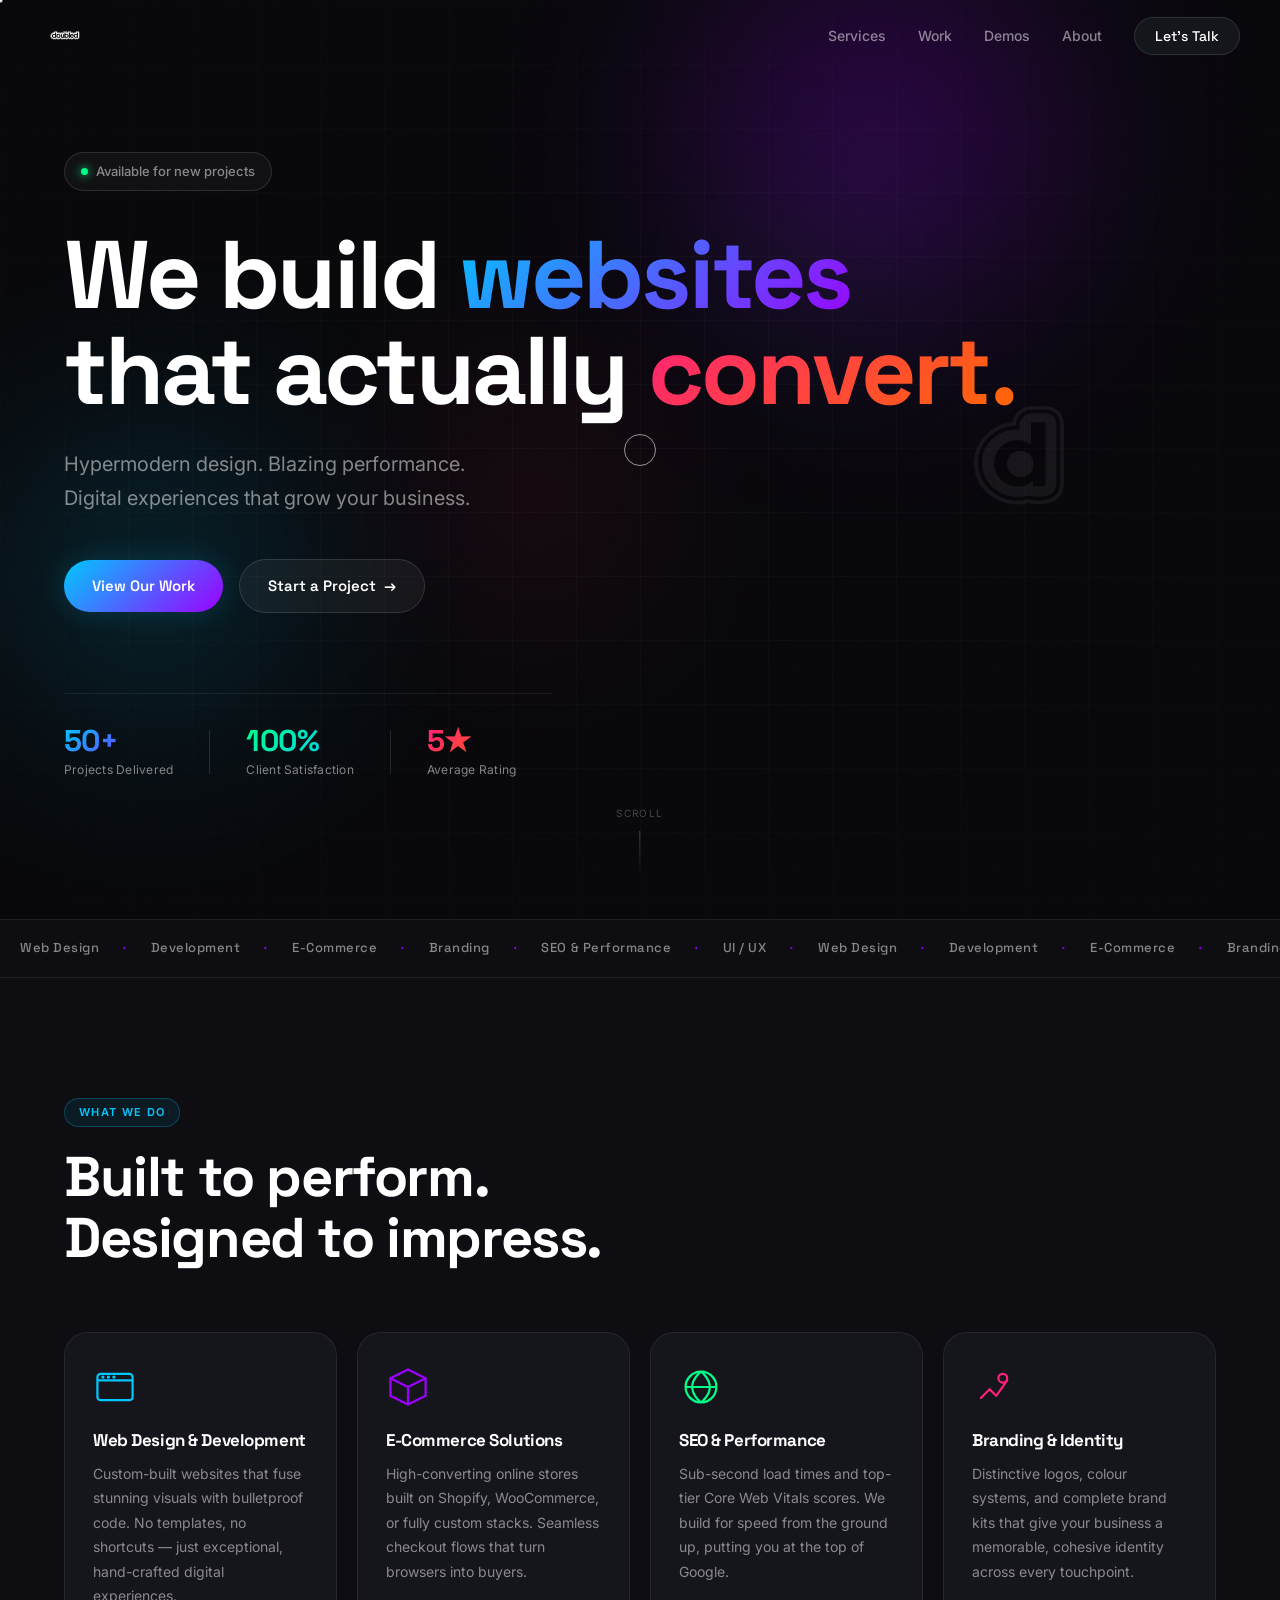
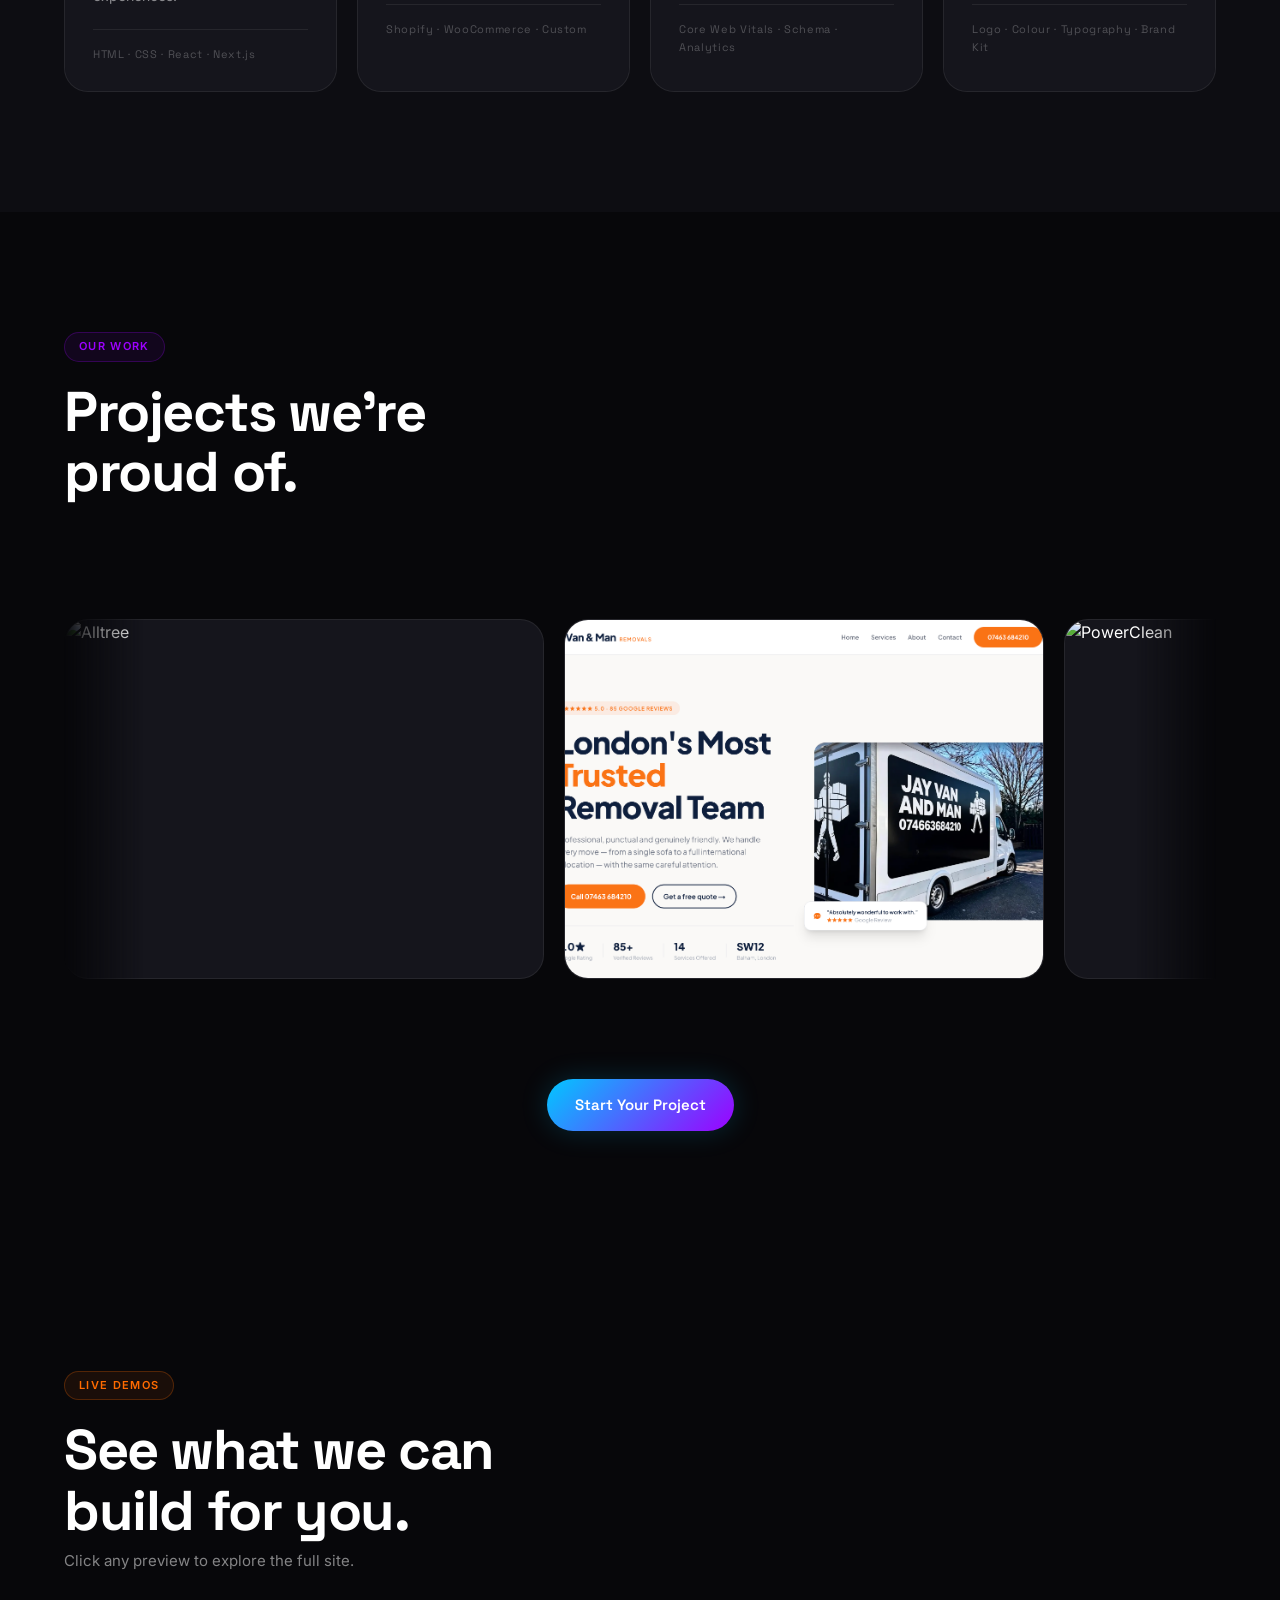
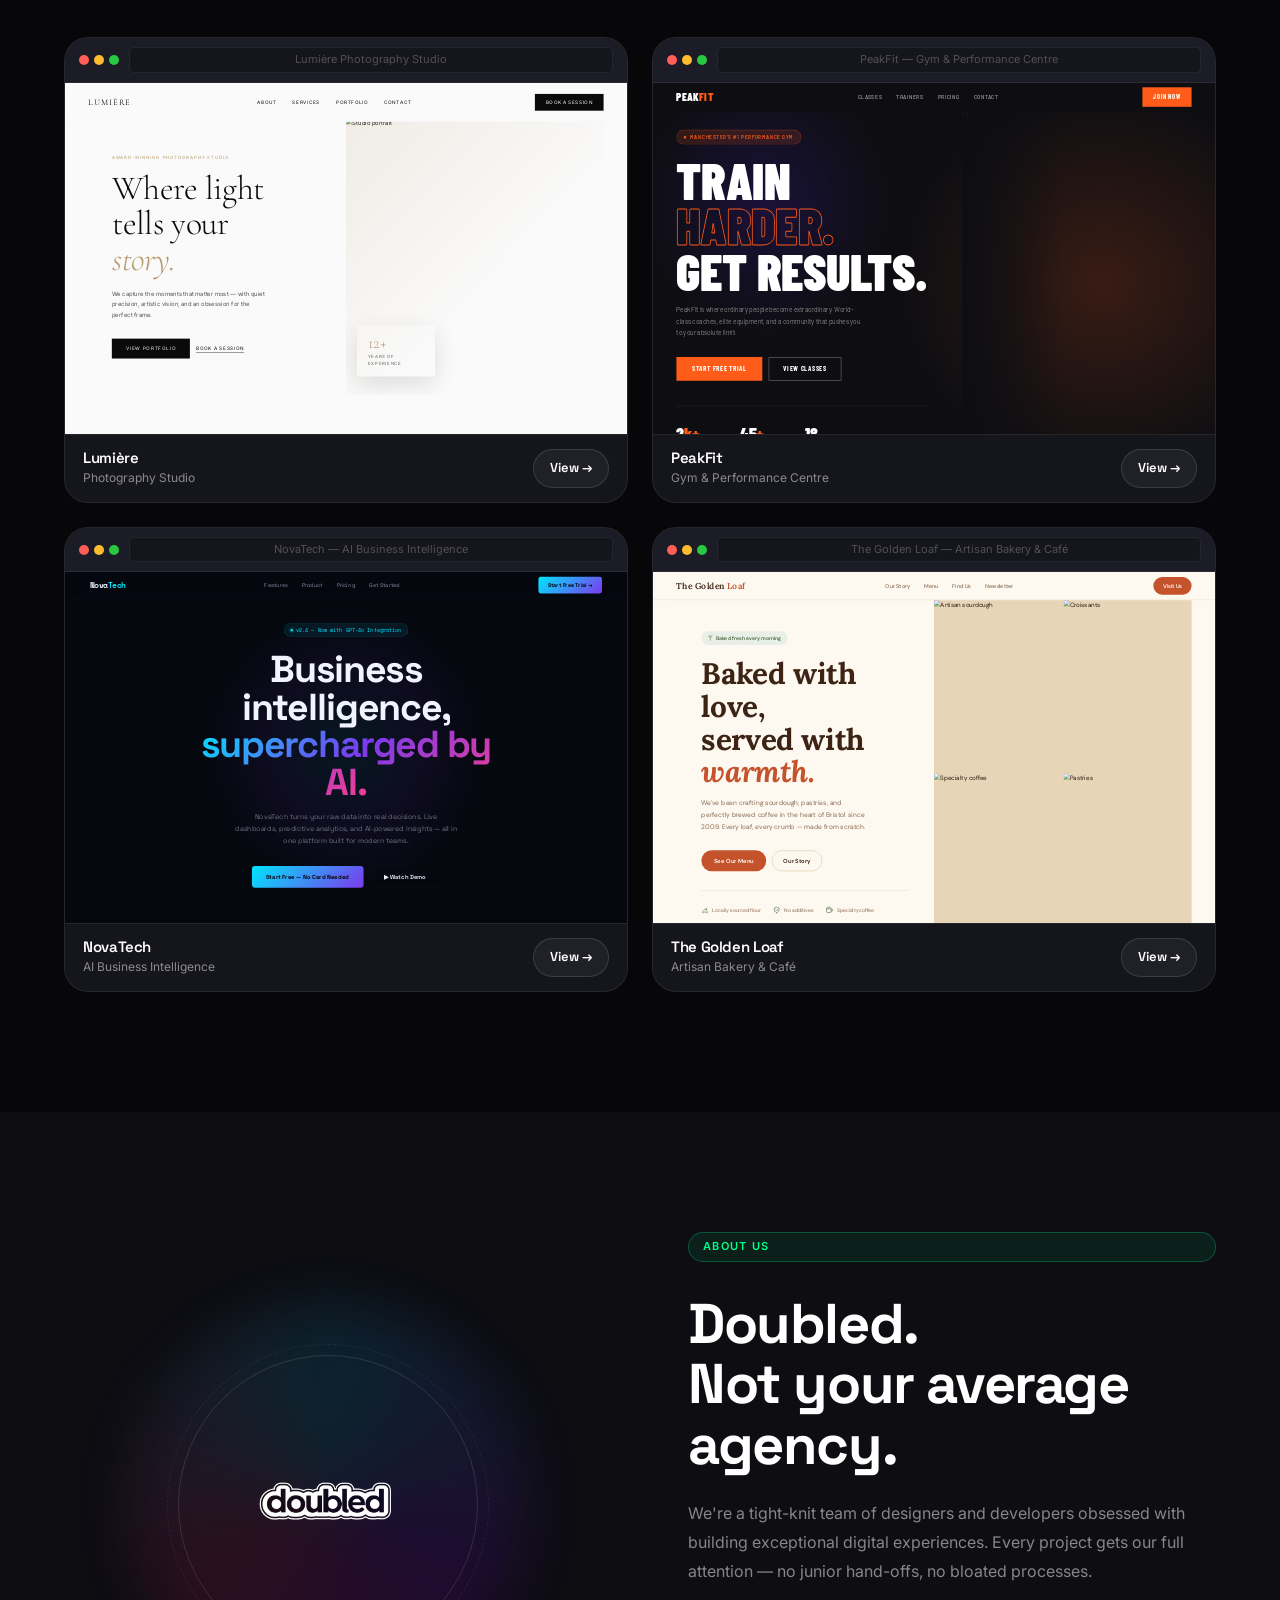
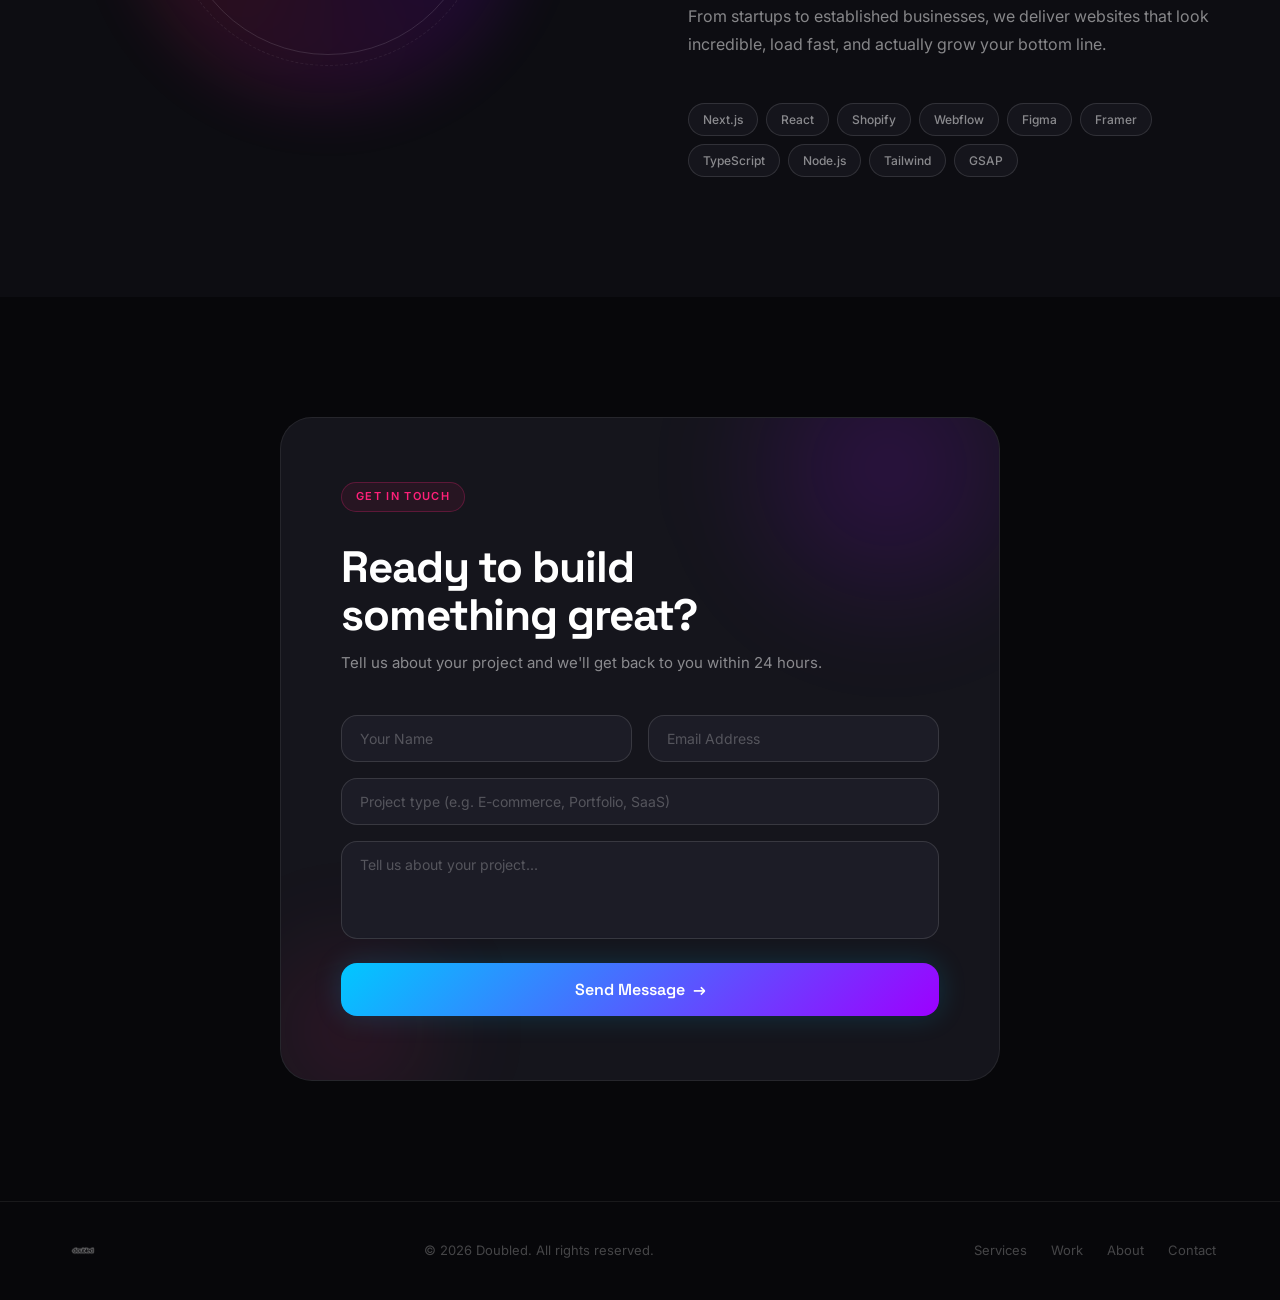
==== commit 1c061667: "Portfolio reel: static images in HTML, strip all JS item-generation Images now live directly in inde" ====
--- a/index.html
+++ b/index.html
@@ -203,7 +203,13 @@
 
       <div class="portfolio-reel-wrap">
         <div class="portfolio-reel" id="portfolio-reel">
-          <!-- Populated by js/main.js -->
+          <div class="reel-item"><img src="assets/images/alltree.png"          alt="Alltree"             loading="lazy" draggable="false"></div>
+          <div class="reel-item"><img src="assets/images/van-and-man-hero.png" alt="Van &amp; Man Removals" loading="lazy" draggable="false"></div>
+          <div class="reel-item"><img src="assets/images/powerclean-hero.png"  alt="PowerClean"          loading="lazy" draggable="false"></div>
+          <!-- Duplicates for seamless infinite loop -->
+          <div class="reel-item" aria-hidden="true"><img src="assets/images/alltree.png"          alt="" loading="lazy" draggable="false"></div>
+          <div class="reel-item" aria-hidden="true"><img src="assets/images/van-and-man-hero.png" alt="" loading="lazy" draggable="false"></div>
+          <div class="reel-item" aria-hidden="true"><img src="assets/images/powerclean-hero.png"  alt="" loading="lazy" draggable="false"></div>
         </div>
       </div>
 
--- a/css/styles.css
+++ b/css/styles.css
@@ -719,11 +719,11 @@
 /* ─── Portfolio ─── */
 .portfolio { background: var(--bg); }
 
-/* Reel outer — clips horizontal overflow, fades edges */
+/* Reel outer — hides overflow for CSS-transform scroll, fades edges */
 .portfolio-reel-wrap {
   overflow: hidden;
   padding: 52px 0;
-  cursor: none;
+  cursor: grab;
   mask-image: linear-gradient(
     to right,
     transparent 0%,
@@ -740,15 +740,13 @@
   );
 }
 
-/* Pause scroll while mouse is anywhere on the reel */
-.portfolio-reel-wrap:hover .portfolio-reel {
-  animation-play-state: paused;
-}
+.portfolio-reel-wrap.dragging          { cursor: grabbing; }
+.portfolio-reel-wrap.dragging .reel-item { pointer-events: none; user-select: none; }
 
 .portfolio-reel {
   display: flex;
   width: max-content;
-  animation: reel-scroll 35s linear infinite;
+  animation: reel-scroll 30s linear infinite; /* duration overridden by JS */
 }
 
 @keyframes reel-scroll {
@@ -766,7 +764,7 @@
   overflow: hidden;
   border: 1px solid var(--border);
   background: var(--surface-2);
-  cursor: none;
+  cursor: inherit;
   z-index: 1;
   transition:
     transform   .45s var(--ease-spring),
@@ -776,57 +774,24 @@
 }
 
 .reel-item:hover {
-  transform: scale(1.13);
+  transform: scale(1.08);
   box-shadow:
-    0 32px 88px rgba(0, 0, 0, 0.75),
-    0 0 0 1px rgba(255, 255, 255, 0.13),
-    0 0 64px rgba(0, 200, 255, 0.07);
+    0 24px 64px rgba(0, 0, 0, 0.6),
+    0 0 0 1px rgba(255, 255, 255, 0.1);
   z-index: 10;
-}
-
-/* Spotlight — dim siblings when one card is hovered */
-.portfolio-reel:has(.reel-item:hover) .reel-item:not(:hover) {
-  opacity: 0.42;
-  filter: brightness(0.55) saturate(0.65);
 }
 
 .reel-item img {
   width: 100%;
   height: 100%;
   object-fit: cover;
+  object-position: top center;
   display: block;
   pointer-events: none;
   user-select: none;
   -webkit-user-drag: none;
 }
 
-/* Title overlay on hover */
-.reel-overlay {
-  position: absolute;
-  inset: 0;
-  background: linear-gradient(to top, rgba(0,0,0,0.88) 0%, rgba(0,0,0,0.15) 55%, transparent 100%);
-  display: flex;
-  flex-direction: column;
-  justify-content: flex-end;
-  padding: 24px;
-  opacity: 0;
-  transition: opacity .3s var(--ease);
-}
-
-.reel-item:hover .reel-overlay { opacity: 1; }
-
-.reel-overlay h3 {
-  font-size: 18px;
-  color: #fff;
-  margin-bottom: 4px;
-}
-
-.reel-overlay span {
-  font-size: 11px;
-  text-transform: uppercase;
-  letter-spacing: 0.1em;
-  color: rgba(255, 255, 255, 0.55);
-}
 
 /* Placeholder card */
 .reel-placeholder {
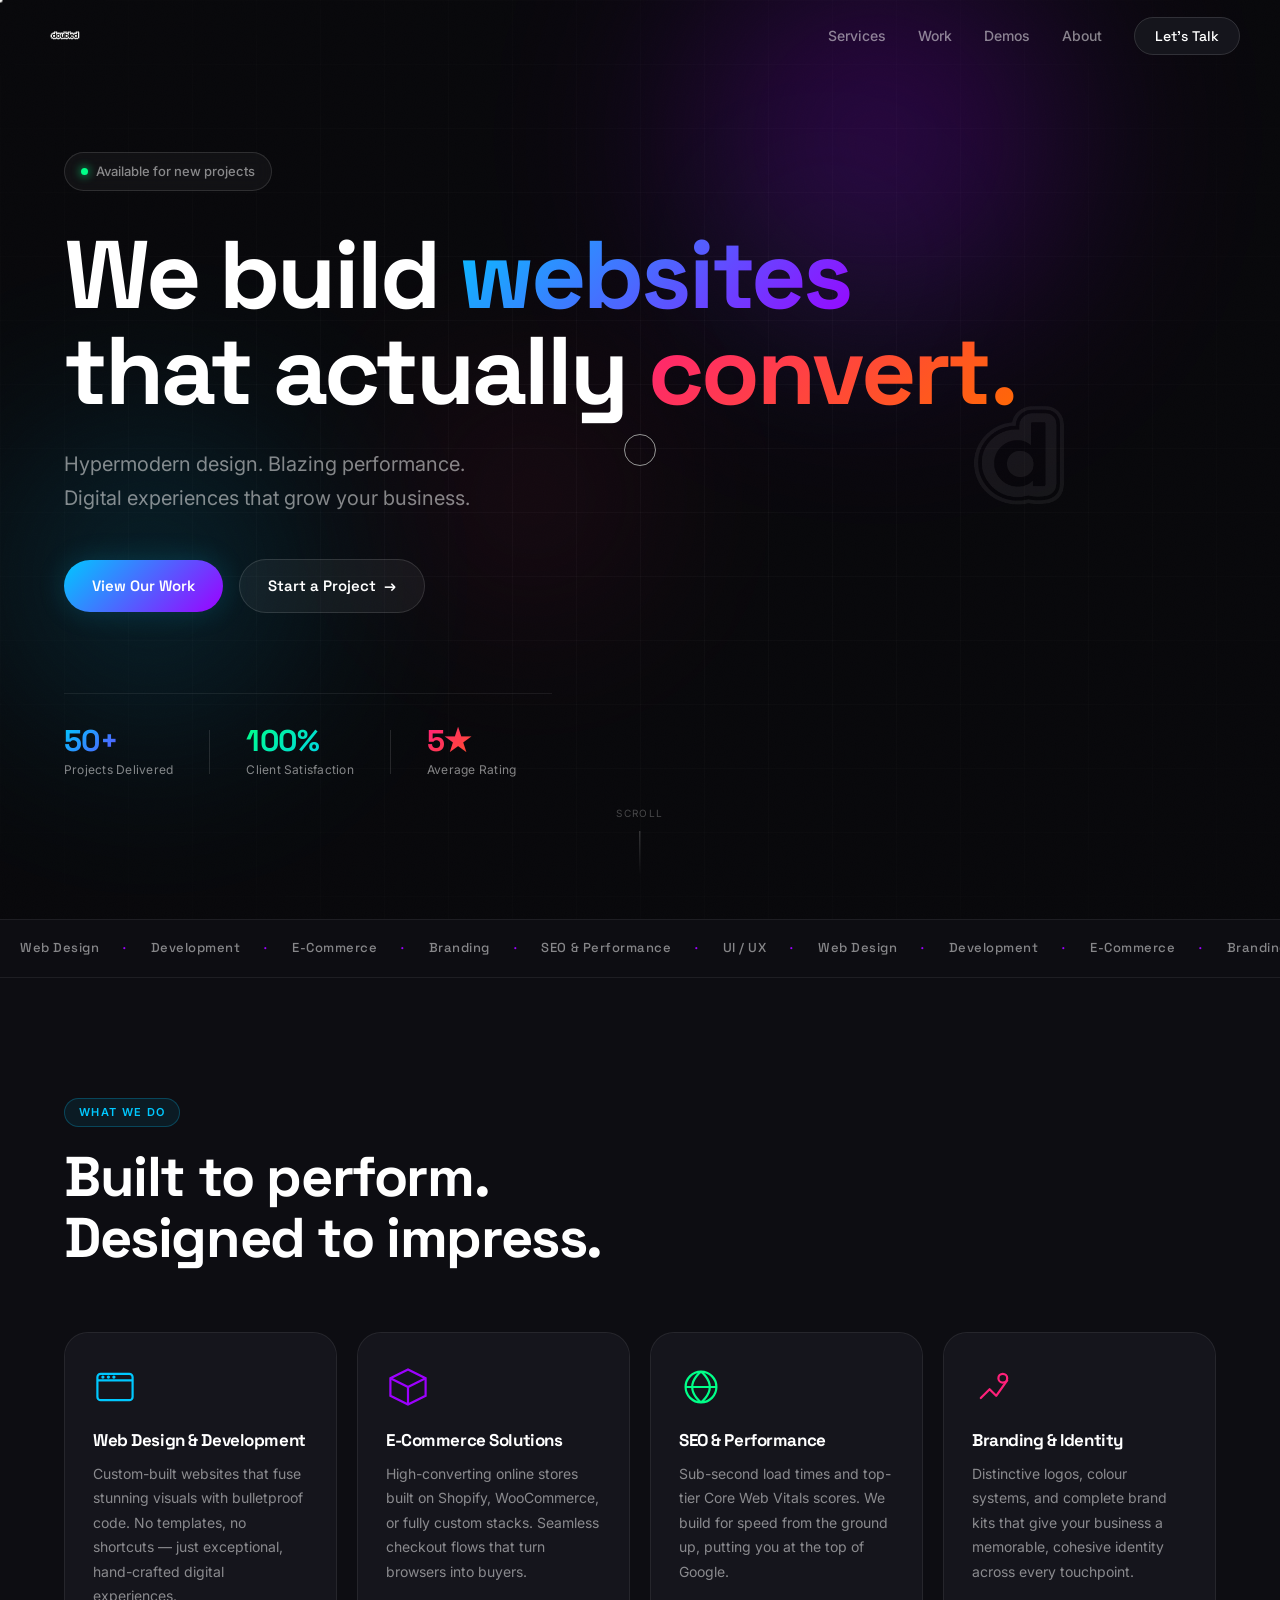
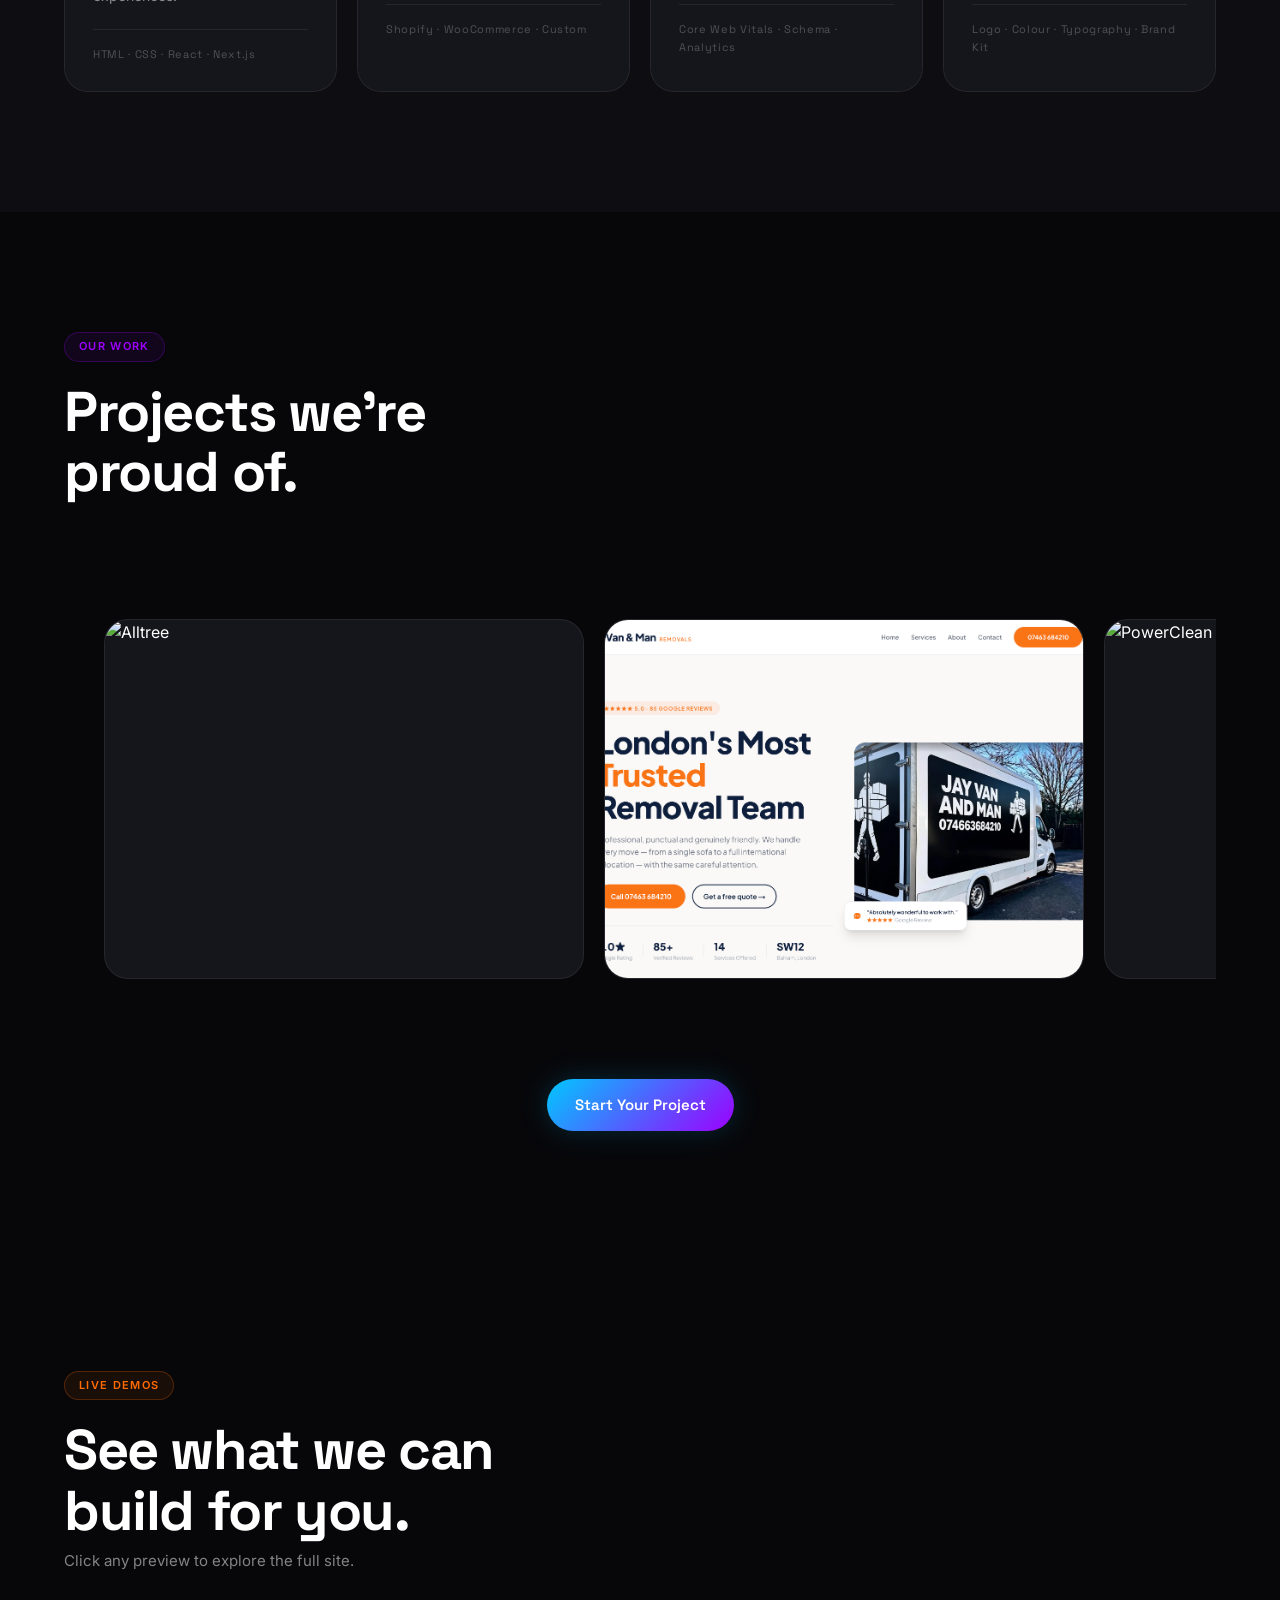
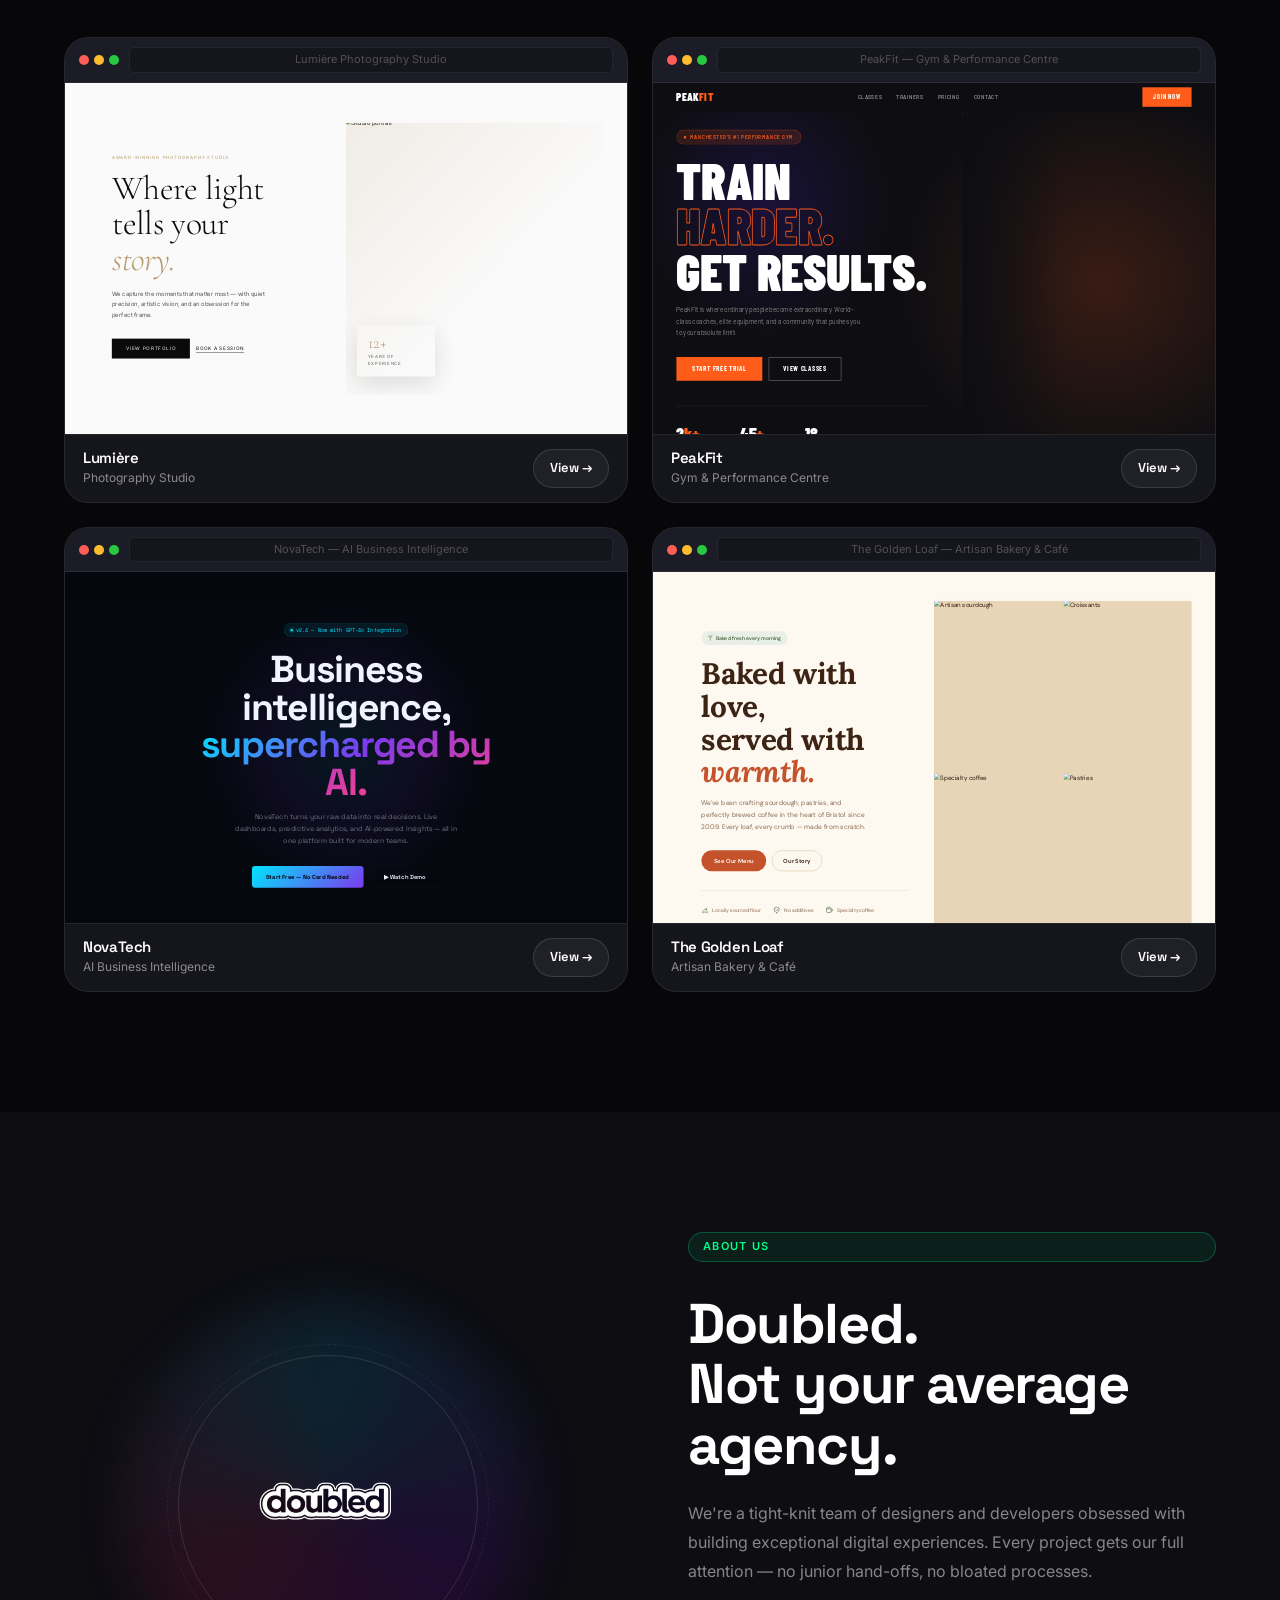
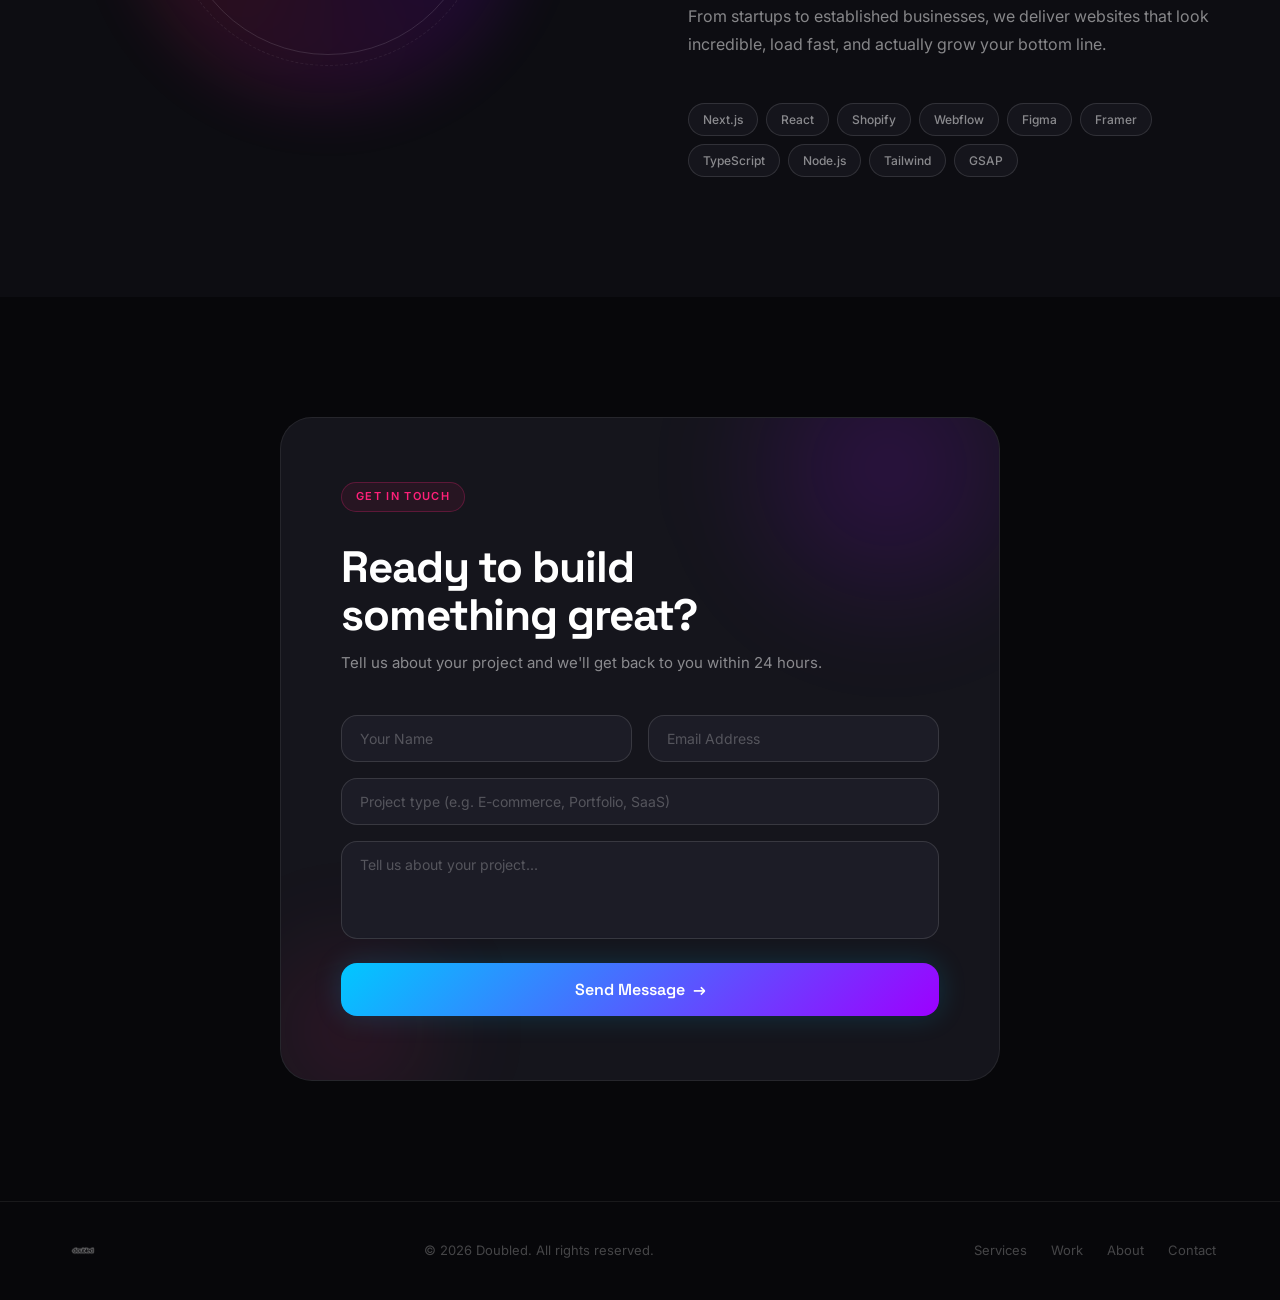
==== commit 6cc6307f: "Portfolio reel: plain drag-to-scroll, drop animation entirely Remove CSS animation, keyframes, dupli" ====
--- a/index.html
+++ b/index.html
@@ -203,13 +203,9 @@
 
       <div class="portfolio-reel-wrap">
         <div class="portfolio-reel" id="portfolio-reel">
-          <div class="reel-item"><img src="assets/images/alltree.png"          alt="Alltree"             loading="lazy" draggable="false"></div>
+          <div class="reel-item"><img src="assets/images/alltree.png"          alt="Alltree"              loading="lazy" draggable="false"></div>
           <div class="reel-item"><img src="assets/images/van-and-man-hero.png" alt="Van &amp; Man Removals" loading="lazy" draggable="false"></div>
-          <div class="reel-item"><img src="assets/images/powerclean-hero.png"  alt="PowerClean"          loading="lazy" draggable="false"></div>
-          <!-- Duplicates for seamless infinite loop -->
-          <div class="reel-item" aria-hidden="true"><img src="assets/images/alltree.png"          alt="" loading="lazy" draggable="false"></div>
-          <div class="reel-item" aria-hidden="true"><img src="assets/images/van-and-man-hero.png" alt="" loading="lazy" draggable="false"></div>
-          <div class="reel-item" aria-hidden="true"><img src="assets/images/powerclean-hero.png"  alt="" loading="lazy" draggable="false"></div>
+          <div class="reel-item"><img src="assets/images/powerclean-hero.png"  alt="PowerClean"           loading="lazy" draggable="false"></div>
         </div>
       </div>
 
--- a/css/styles.css
+++ b/css/styles.css
@@ -719,38 +719,22 @@
 /* ─── Portfolio ─── */
 .portfolio { background: var(--bg); }
 
-/* Reel outer — hides overflow for CSS-transform scroll, fades edges */
+/* Reel outer — horizontal drag scroll, fades edges */
 .portfolio-reel-wrap {
-  overflow: hidden;
-  padding: 52px 0;
+  overflow-x: auto;
+  overflow-y: visible;
+  padding: 52px 40px;
   cursor: grab;
-  mask-image: linear-gradient(
-    to right,
-    transparent 0%,
-    black 7%,
-    black 93%,
-    transparent 100%
-  );
-  -webkit-mask-image: linear-gradient(
-    to right,
-    transparent 0%,
-    black 7%,
-    black 93%,
-    transparent 100%
-  );
-}
-
-.portfolio-reel-wrap.dragging          { cursor: grabbing; }
+  scrollbar-width: none;
+}
+.portfolio-reel-wrap::-webkit-scrollbar { display: none; }
+.portfolio-reel-wrap.dragging           { cursor: grabbing; }
 .portfolio-reel-wrap.dragging .reel-item { pointer-events: none; user-select: none; }
 
 .portfolio-reel {
   display: flex;
+  gap: 20px;
   width: max-content;
-  animation: reel-scroll 30s linear infinite; /* duration overridden by JS */
-}
-
-@keyframes reel-scroll {
-  to { transform: translateX(-50%); }
 }
 
 /* Individual reel card */
@@ -759,7 +743,6 @@
   width: 480px;
   aspect-ratio: 4 / 3;
   flex-shrink: 0;
-  margin-right: 20px;
   border-radius: var(--r-lg);
   overflow: hidden;
   border: 1px solid var(--border);
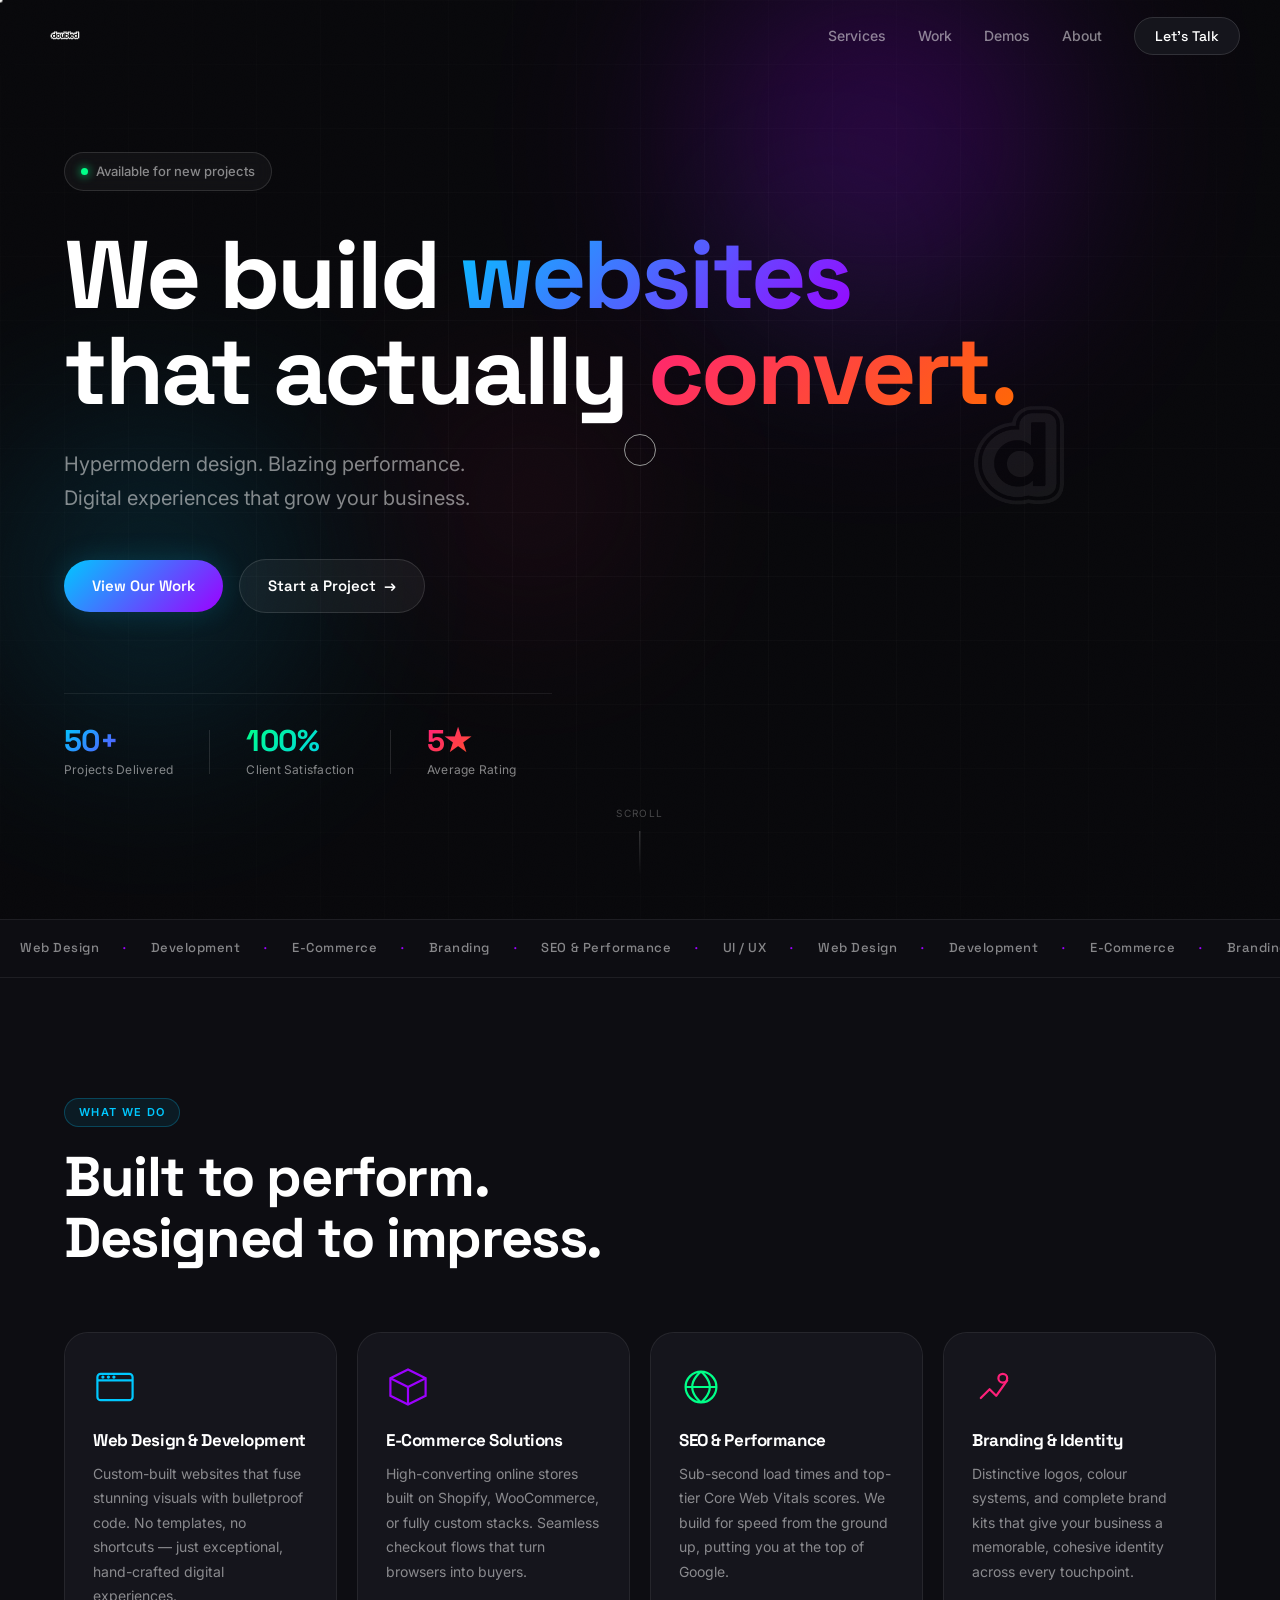
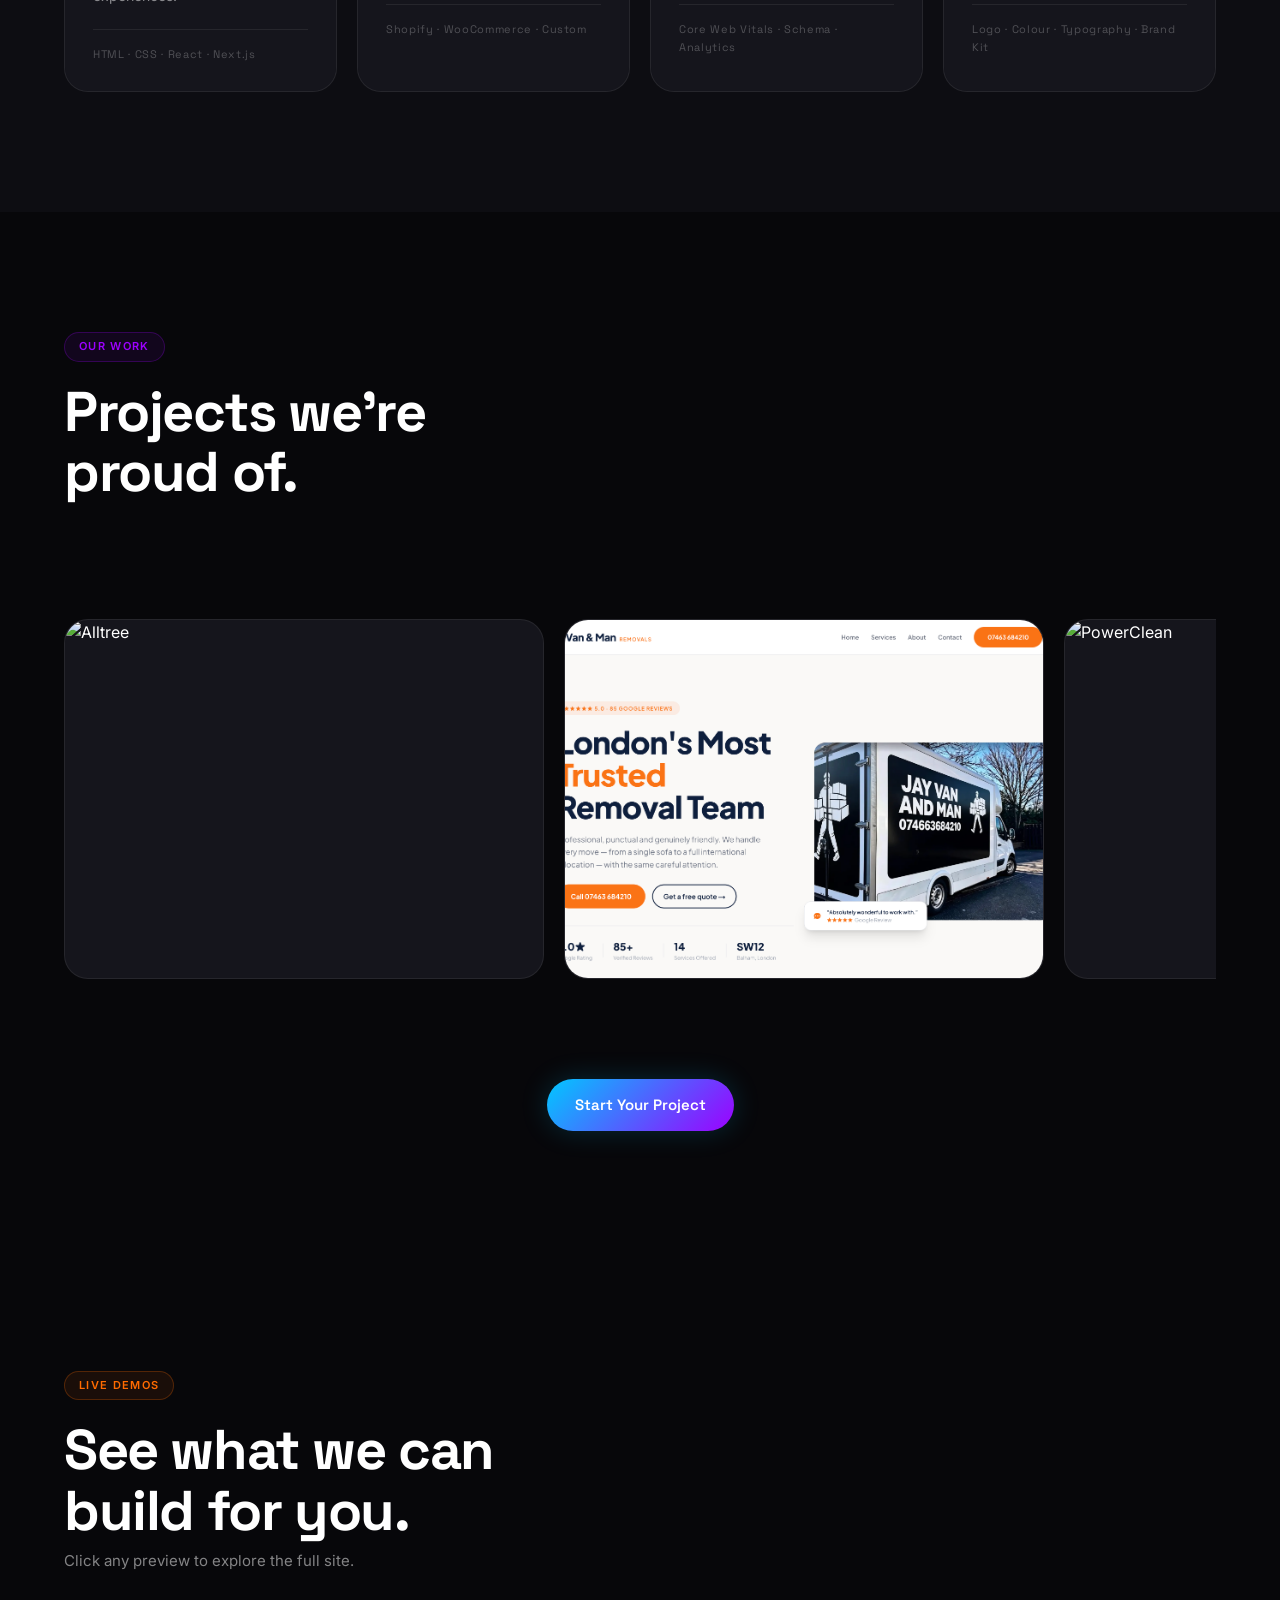
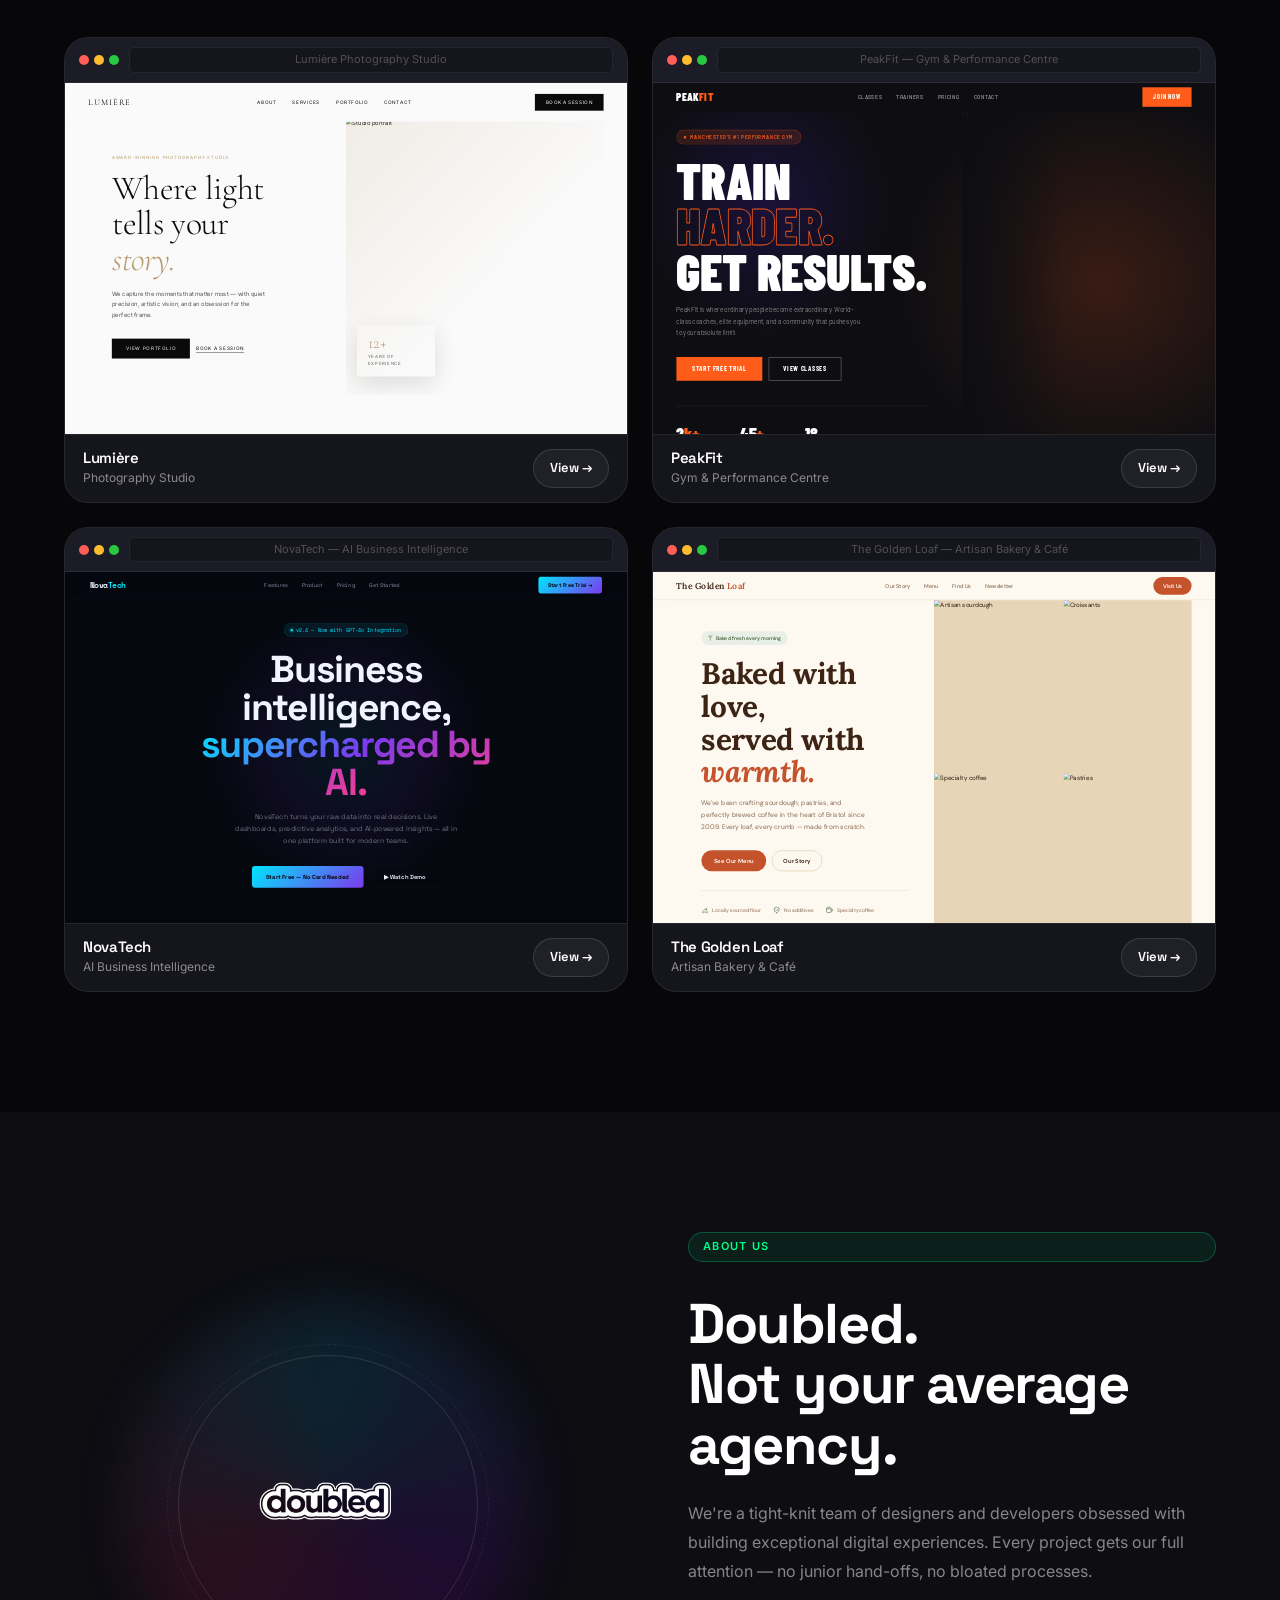
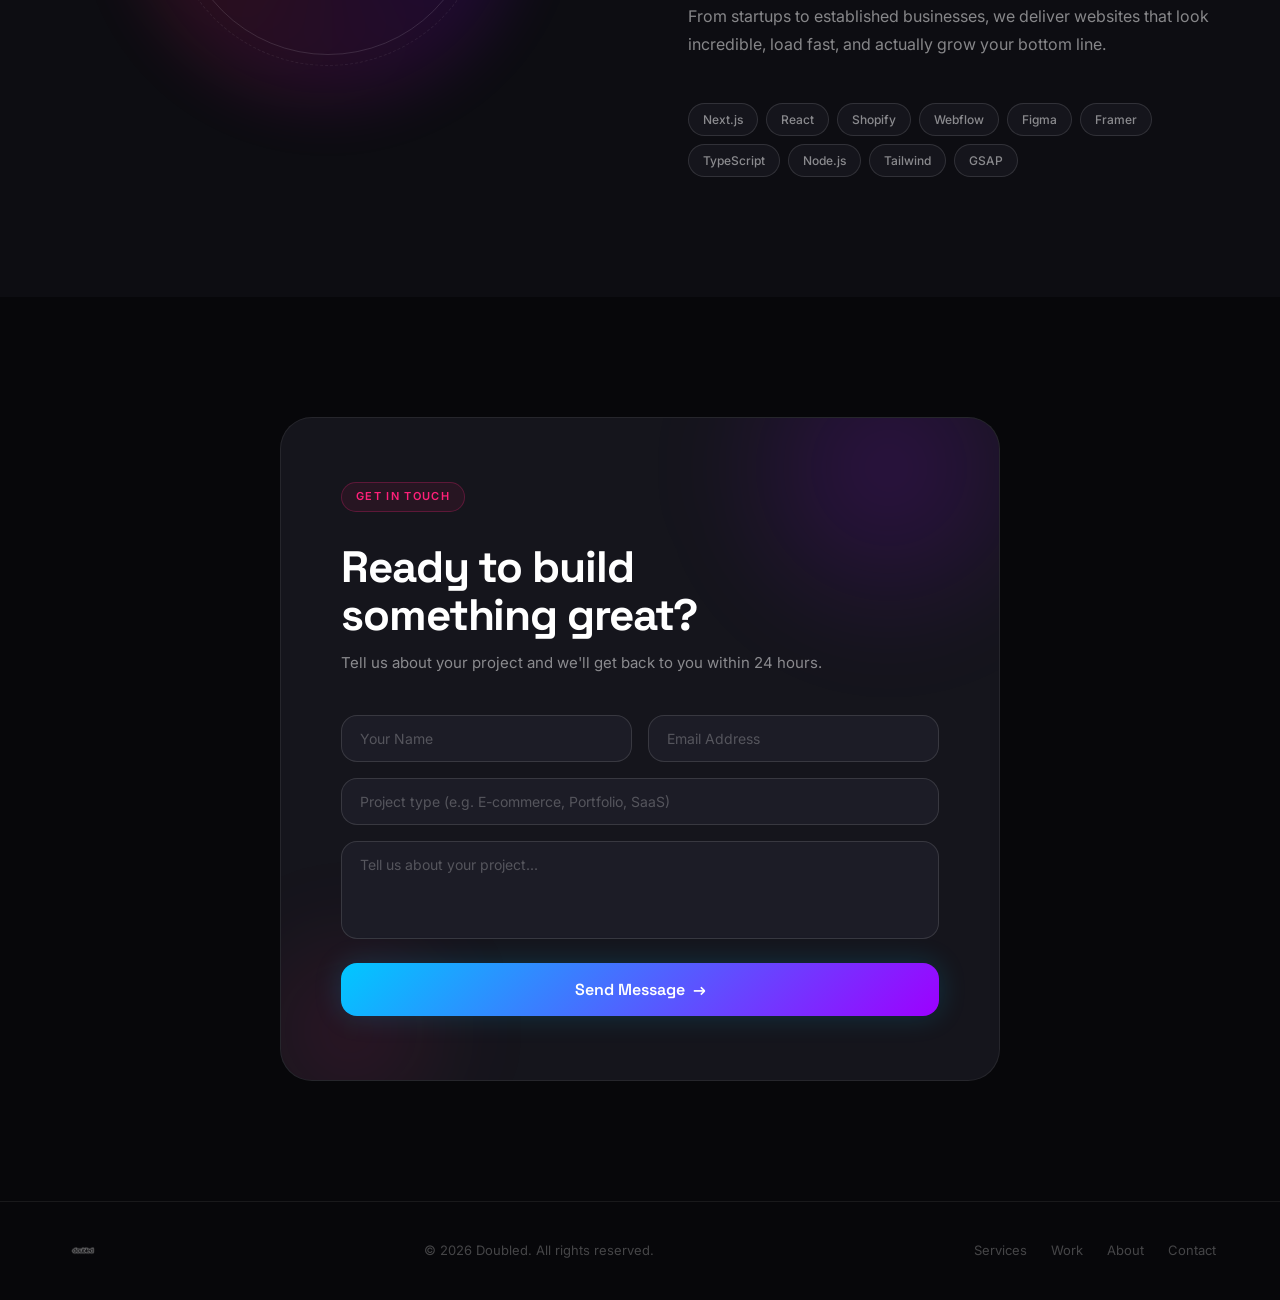
==== commit 429673cc: "Portfolio reel: infinite auto-scroll + drag, seamless loop Restore CSS translateX(-50%) animation + " ====
--- a/index.html
+++ b/index.html
@@ -206,6 +206,9 @@
           <div class="reel-item"><img src="assets/images/alltree.png"          alt="Alltree"              loading="lazy" draggable="false"></div>
           <div class="reel-item"><img src="assets/images/van-and-man-hero.png" alt="Van &amp; Man Removals" loading="lazy" draggable="false"></div>
           <div class="reel-item"><img src="assets/images/powerclean-hero.png"  alt="PowerClean"           loading="lazy" draggable="false"></div>
+          <div class="reel-item" aria-hidden="true"><img src="assets/images/alltree.png"          alt="" loading="lazy" draggable="false"></div>
+          <div class="reel-item" aria-hidden="true"><img src="assets/images/van-and-man-hero.png" alt="" loading="lazy" draggable="false"></div>
+          <div class="reel-item" aria-hidden="true"><img src="assets/images/powerclean-hero.png"  alt="" loading="lazy" draggable="false"></div>
         </div>
       </div>
 
--- a/css/styles.css
+++ b/css/styles.css
@@ -719,22 +719,23 @@
 /* ─── Portfolio ─── */
 .portfolio { background: var(--bg); }
 
-/* Reel outer — horizontal drag scroll, fades edges */
+/* Reel outer — overflow hidden so CSS-transform loop works */
 .portfolio-reel-wrap {
-  overflow-x: auto;
-  overflow-y: visible;
-  padding: 52px 40px;
+  overflow: hidden;
+  padding: 52px 0;
   cursor: grab;
-  scrollbar-width: none;
-}
-.portfolio-reel-wrap::-webkit-scrollbar { display: none; }
-.portfolio-reel-wrap.dragging           { cursor: grabbing; }
+}
+.portfolio-reel-wrap.dragging            { cursor: grabbing; }
 .portfolio-reel-wrap.dragging .reel-item { pointer-events: none; user-select: none; }
 
 .portfolio-reel {
   display: flex;
-  gap: 20px;
   width: max-content;
+  animation: reel-scroll 25s linear infinite;
+}
+
+@keyframes reel-scroll {
+  to { transform: translateX(-50%); }
 }
 
 /* Individual reel card */
@@ -743,6 +744,7 @@
   width: 480px;
   aspect-ratio: 4 / 3;
   flex-shrink: 0;
+  margin-right: 20px;
   border-radius: var(--r-lg);
   overflow: hidden;
   border: 1px solid var(--border);
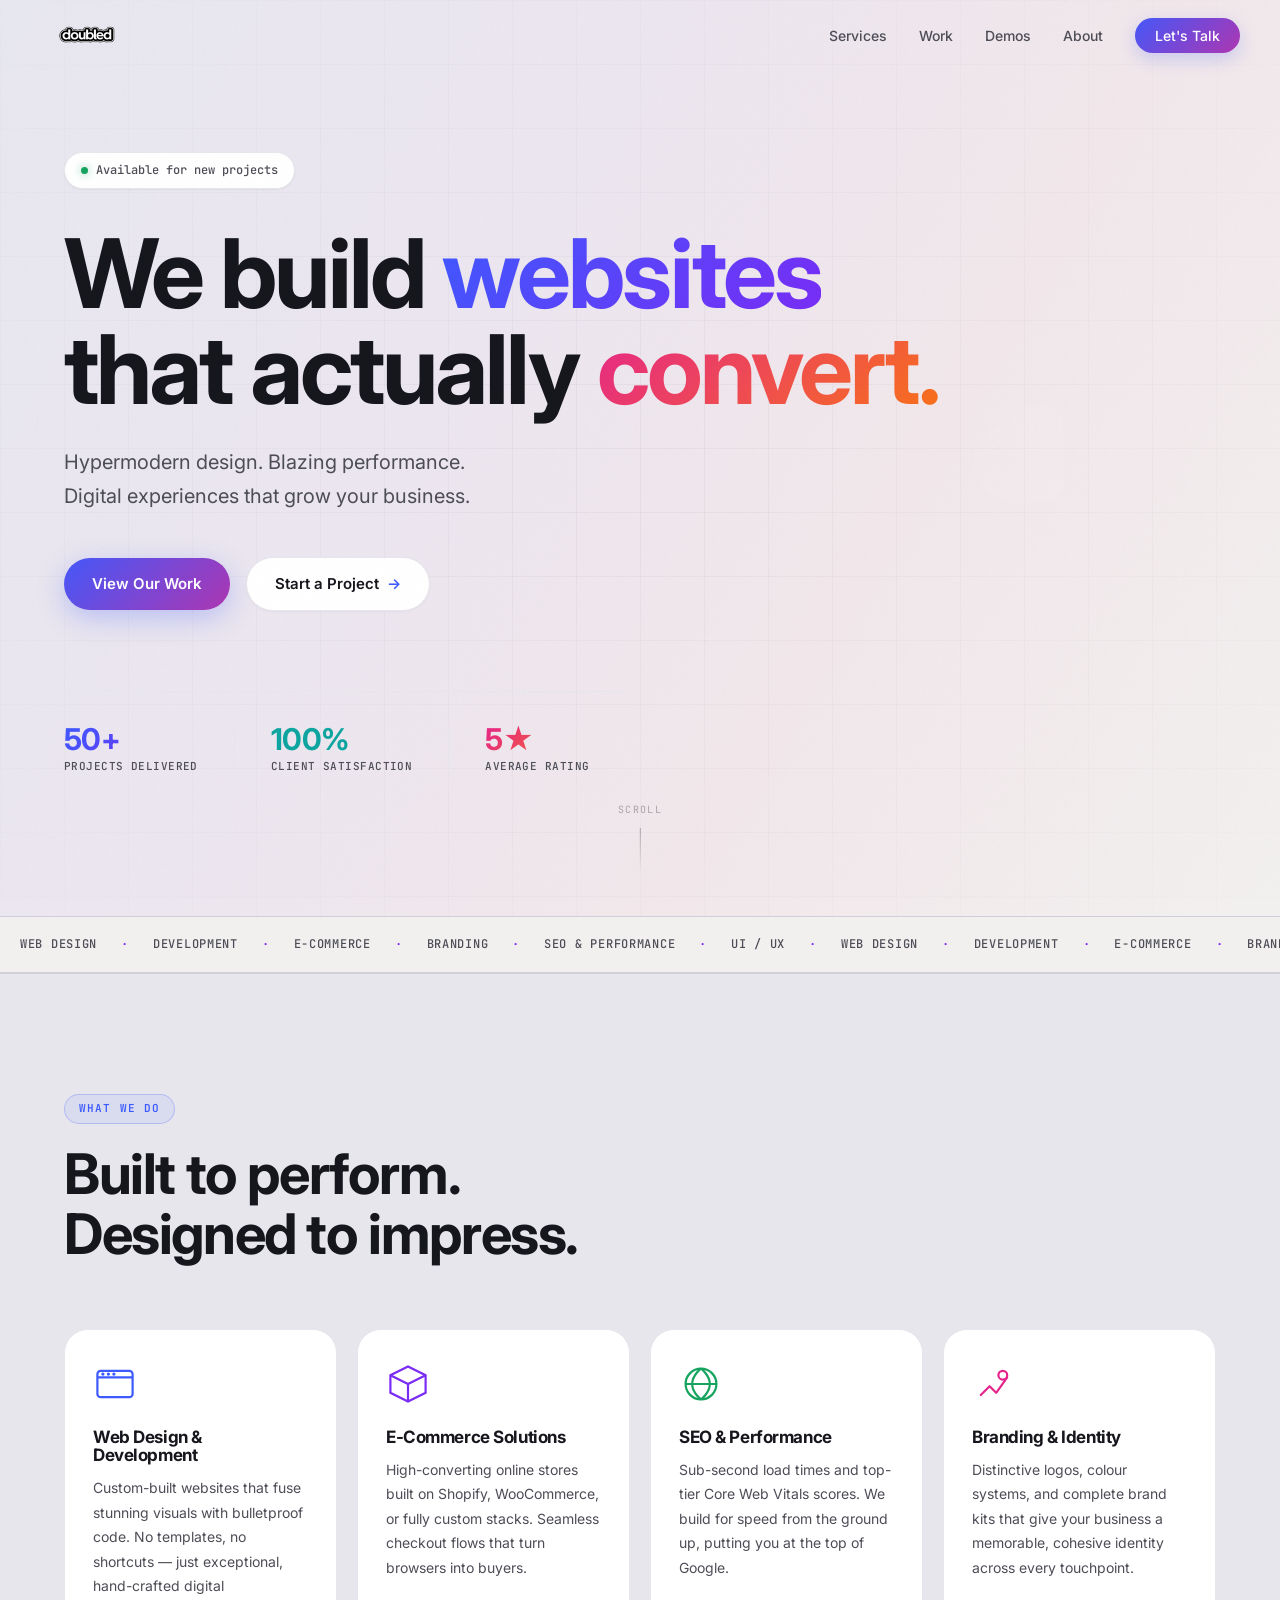
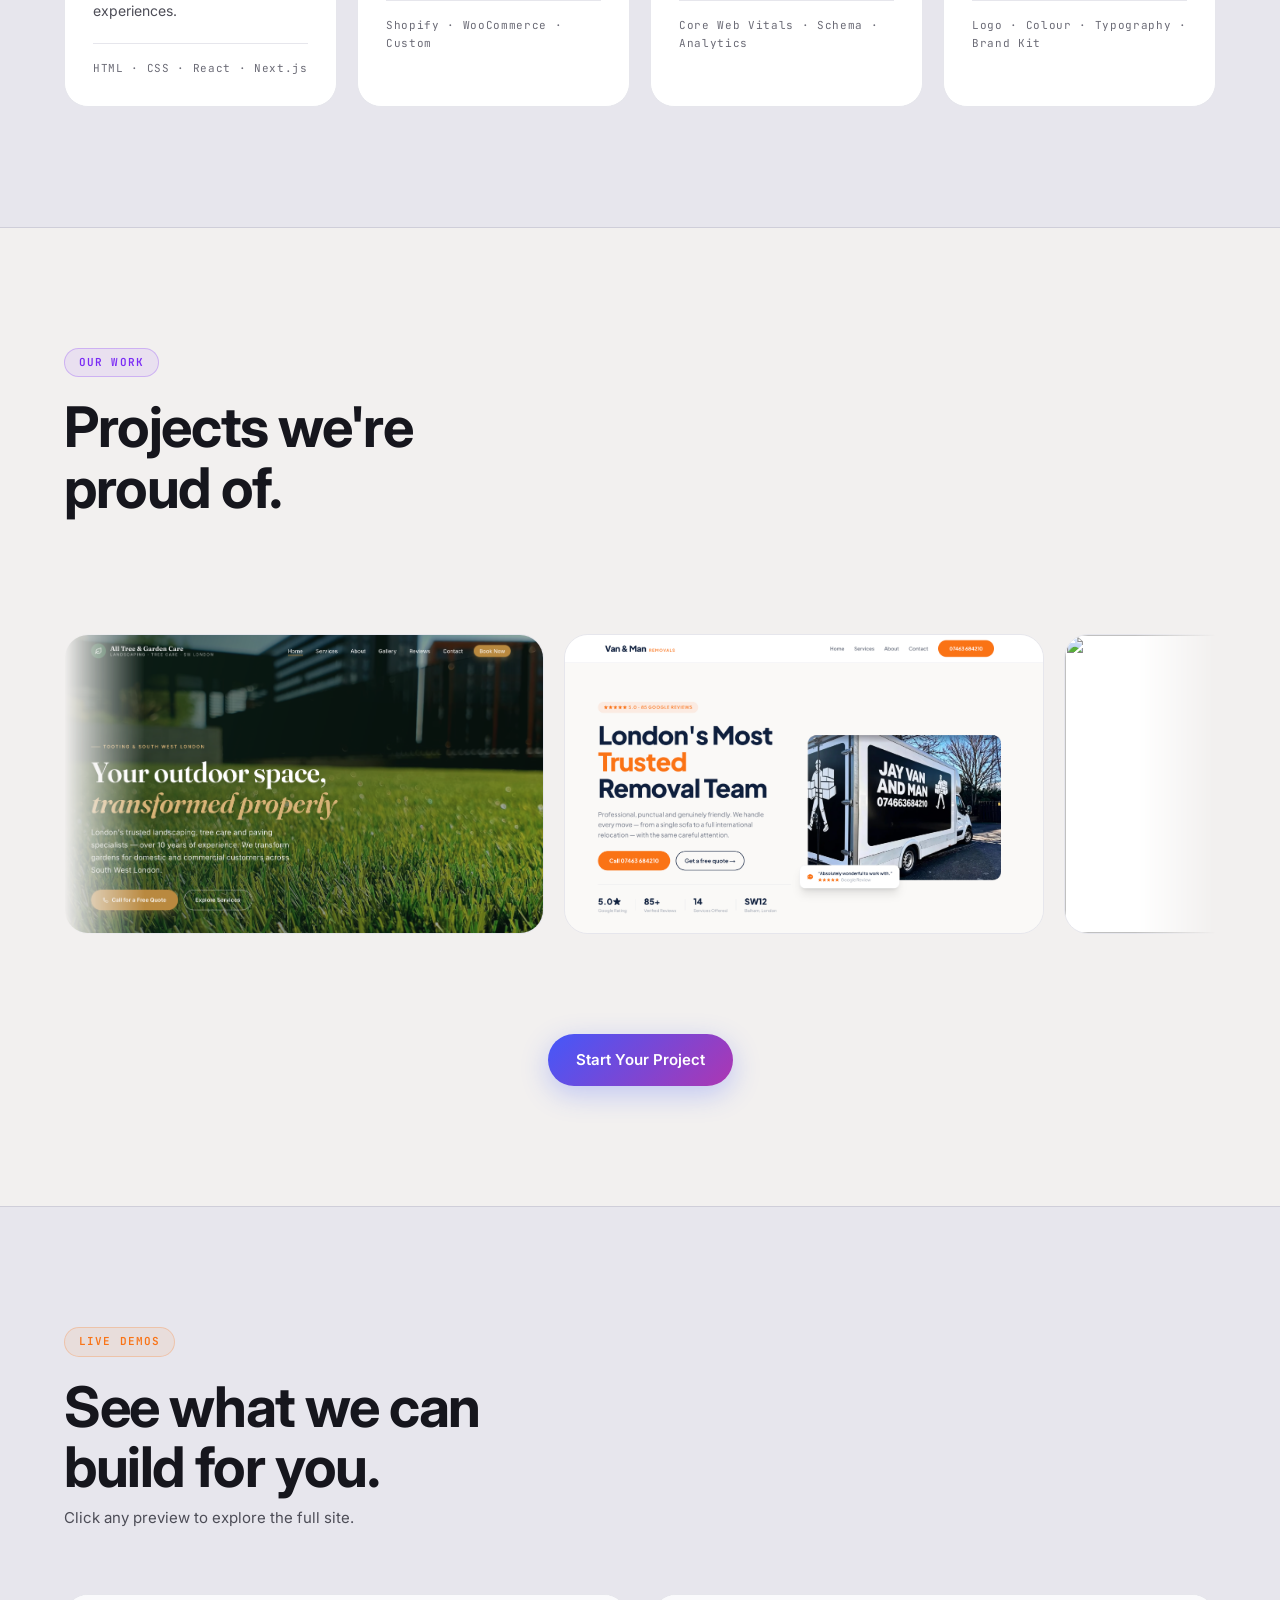
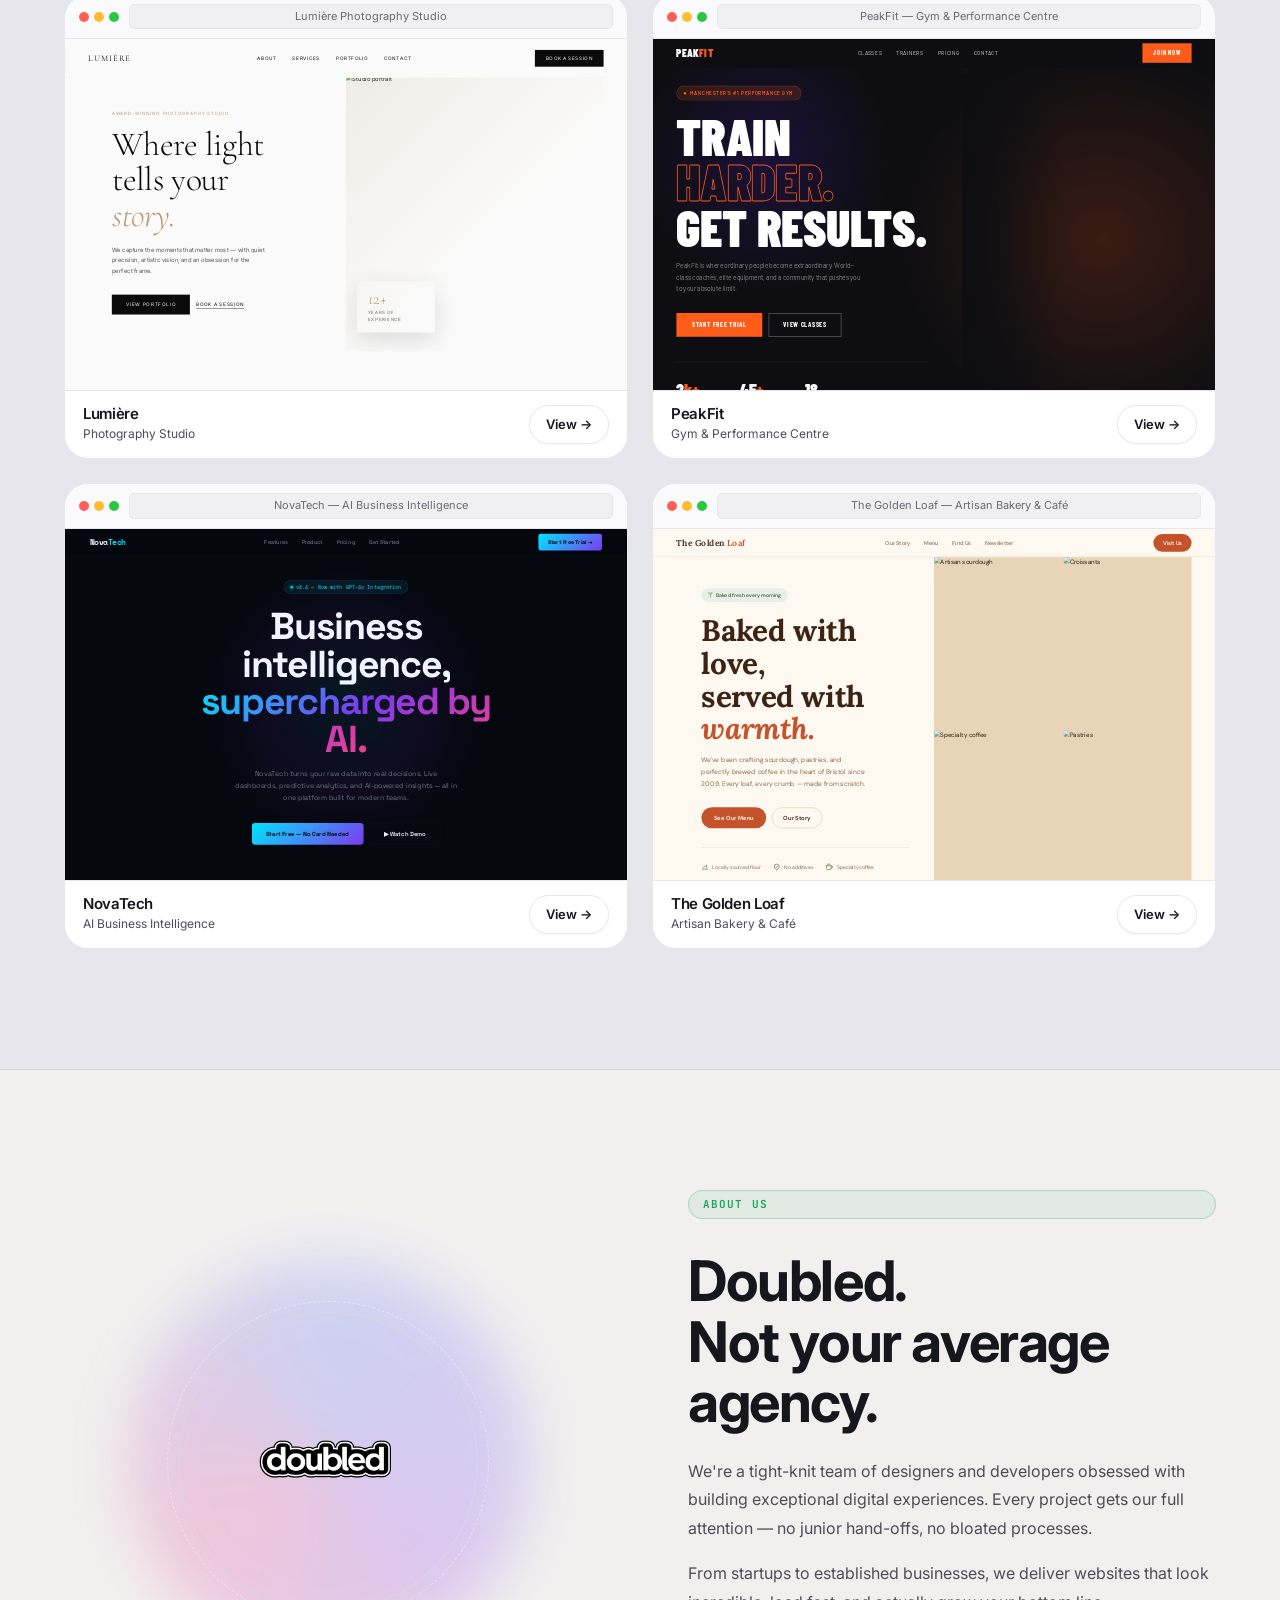
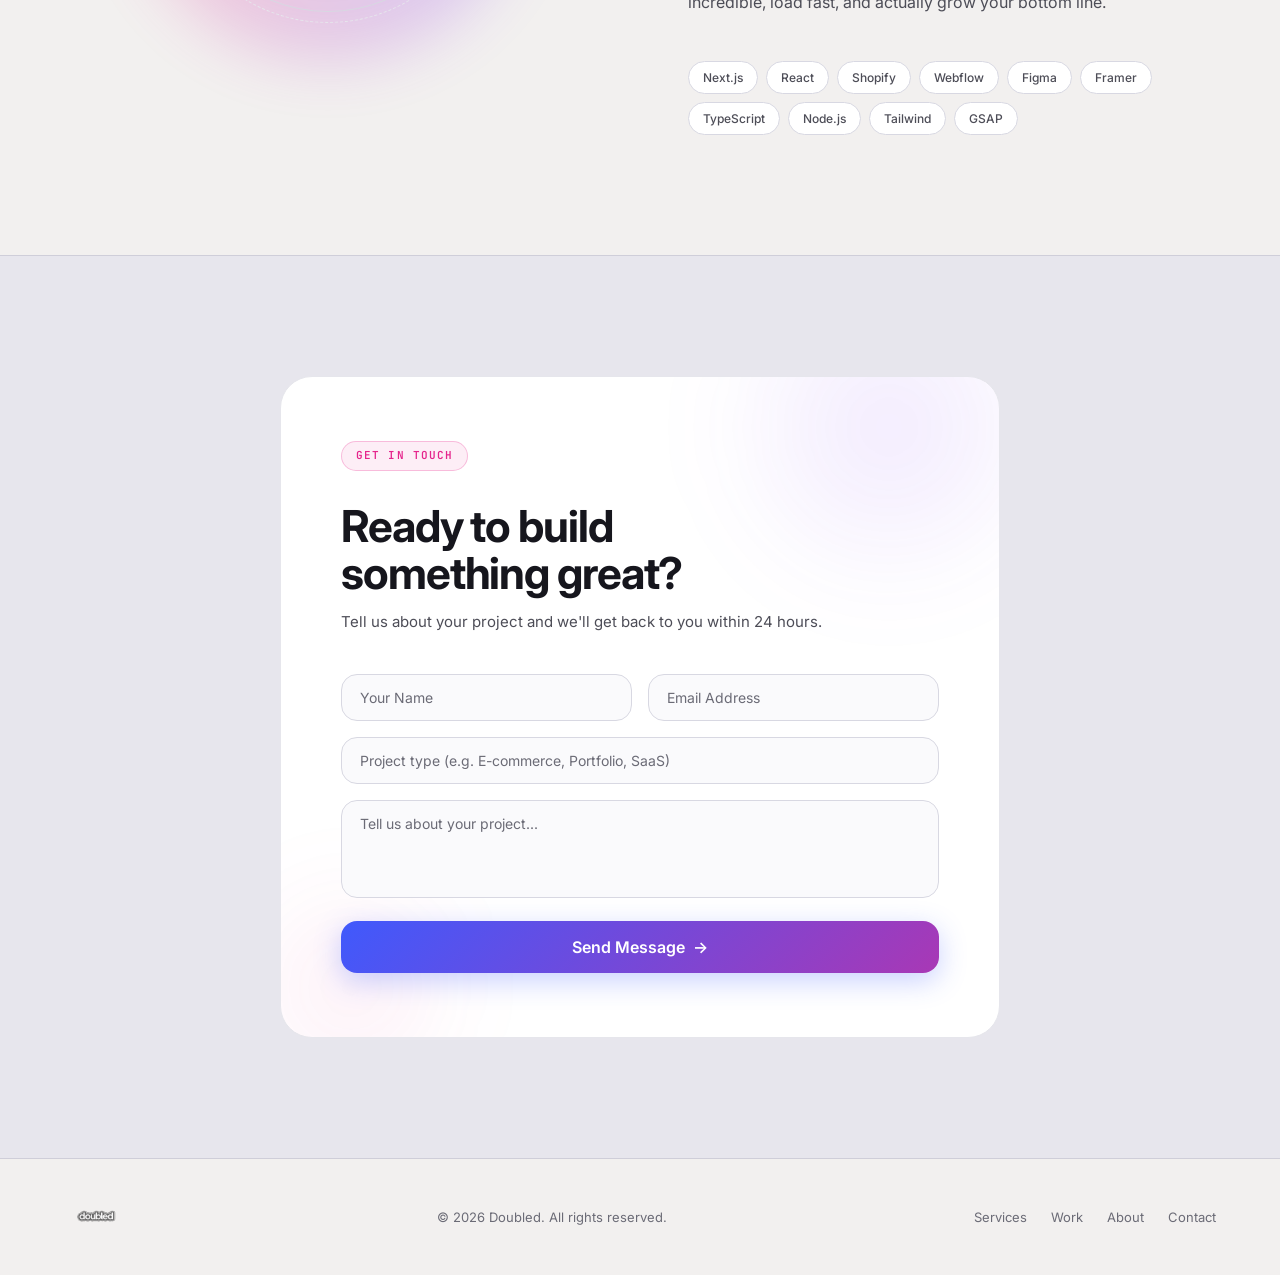
==== commit 397ce04b: "Light theme redesign, scroll/tilt fixes, portfolio reel update Full light/electric rebrand across na" ====
--- a/index.html
+++ b/index.html
@@ -24,14 +24,14 @@
 
   <link rel="preconnect" href="https://fonts.googleapis.com">
   <link rel="preconnect" href="https://fonts.gstatic.com" crossorigin>
-  <link href="https://fonts.googleapis.com/css2?family=Space+Grotesk:wght@300;400;500;600;700&family=Inter:wght@300;400;500;600&display=swap" rel="stylesheet">
+  <link href="https://fonts.googleapis.com/css2?family=Space+Grotesk:wght@300;400;500;600;700&family=Inter:wght@300;400;500;600;700&family=JetBrains+Mono:wght@400;500;600&display=swap" rel="stylesheet">
   <link rel="stylesheet" href="css/styles.css">
 </head>
 <body>
 
-  <!-- Custom cursor -->
-  <div class="cursor" id="cursor"></div>
-  <div class="cursor-dot" id="cursor-dot"></div>
+  <!-- Grain texture overlay -->
+  <div class="grain-overlay" aria-hidden="true"></div>
+
 
   <!-- ─── Navigation ─── -->
   <nav class="nav" id="nav">
@@ -53,12 +53,8 @@
   <!-- ─── Hero ─── -->
   <section class="hero" id="home">
     <div class="hero-bg">
-      <div class="hero-orb orb-purple"></div>
-      <div class="hero-orb orb-blue"></div>
-      <div class="hero-orb orb-pink"></div>
-      <div class="hero-orb orb-green"></div>
+      <div class="hero-wash"></div>
       <div class="hero-grid"></div>
-      <div class="hero-noise"></div>
     </div>
 
     <div class="hero-content">
@@ -68,8 +64,8 @@
       </div>
 
       <h1 class="hero-title">
-        We build <span class="grad-text-1">websites</span><br>
-        that actually <span class="grad-text-2">convert.</span>
+        We build <span class="lt-grad-blue">websites</span><br>
+        that actually <span class="lt-grad-mag">convert.</span>
       </h1>
 
       <p class="hero-sub">
@@ -83,17 +79,17 @@
 
       <div class="hero-stats">
         <div class="stat">
-          <span class="stat-num grad-text-1">50+</span>
+          <span class="stat-num lt-grad-blue">50+</span>
           <span class="stat-label">Projects Delivered</span>
         </div>
         <div class="stat-rule"></div>
         <div class="stat">
-          <span class="stat-num grad-text-3">100%</span>
+          <span class="stat-num lt-teal">100%</span>
           <span class="stat-label">Client Satisfaction</span>
         </div>
         <div class="stat-rule"></div>
         <div class="stat">
-          <span class="stat-num grad-text-2">5★</span>
+          <span class="stat-num lt-grad-mag">5★</span>
           <span class="stat-label">Average Rating</span>
         </div>
       </div>
@@ -203,12 +199,7 @@
 
       <div class="portfolio-reel-wrap">
         <div class="portfolio-reel" id="portfolio-reel">
-          <div class="reel-item"><img src="assets/images/alltree.png"          alt="Alltree"              loading="lazy" draggable="false"></div>
-          <div class="reel-item"><img src="assets/images/van-and-man-hero.png" alt="Van &amp; Man Removals" loading="lazy" draggable="false"></div>
-          <div class="reel-item"><img src="assets/images/powerclean-hero.png"  alt="PowerClean"           loading="lazy" draggable="false"></div>
-          <div class="reel-item" aria-hidden="true"><img src="assets/images/alltree.png"          alt="" loading="lazy" draggable="false"></div>
-          <div class="reel-item" aria-hidden="true"><img src="assets/images/van-and-man-hero.png" alt="" loading="lazy" draggable="false"></div>
-          <div class="reel-item" aria-hidden="true"><img src="assets/images/powerclean-hero.png"  alt="" loading="lazy" draggable="false"></div>
+          <!-- Populated by js/main.js -->
         </div>
       </div>
 
--- a/css/styles.css
+++ b/css/styles.css
@@ -5,34 +5,35 @@
 /* ─── Variables ─── */
 :root {
   /* Backgrounds */
-  --bg:        #07070A;
-  --surface:   #0D0D12;
-  --surface-2: #15151C;
-  --surface-3: #1C1C26;
+  --bg:        #F2F0EF;
+  --surface:   #E7E6ED;
+  --surface-2: #FFFFFF;
+  --surface-3: #FAFAFC;
 
   /* Borders */
-  --border:       rgba(255, 255, 255, 0.07);
-  --border-mid:   rgba(255, 255, 255, 0.12);
-  --border-light: rgba(255, 255, 255, 0.20);
+  --border:        #E6E6EC;
+  --border-mid:    #D8D8E2;
+  --border-light:  #C5C5D2;
+  --border-strong: #CFCED9;
 
   /* Text */
-  --text:        #FFFFFF;
-  --text-muted:  rgba(255, 255, 255, 0.50);
-  --text-subtle: rgba(255, 255, 255, 0.25);
+  --text:        #16161D;
+  --text-muted:  #4D4D57;
+  --text-subtle: #6B6B76;
 
   /* Brand Accents */
-  --blue:   #00C8FF;
-  --purple: #9D00FF;
-  --pink:   #FF2079;
-  --green:  #00FF88;
-  --orange: #FF6B00;
-  --yellow: #FFD600;
+  --blue:   #3D5AFE;
+  --purple: #7A2BF5;
+  --pink:   #E5258C;
+  --green:  #15A35E;
+  --orange: #F97316;
+  --yellow: #F5B400;
 
   /* Gradients */
-  --grad-1: linear-gradient(135deg, #00C8FF 0%, #9D00FF 100%);
-  --grad-2: linear-gradient(135deg, #FF2079 0%, #FF6B00 100%);
-  --grad-3: linear-gradient(135deg, #00FF88 0%, #00C8FF 100%);
-  --grad-4: linear-gradient(135deg, #9D00FF 0%, #FF2079 100%);
+  --grad-1: linear-gradient(135deg, #3D5AFE 0%, #7A2BF5 100%);
+  --grad-2: linear-gradient(135deg, #E5258C 0%, #F97316 100%);
+  --grad-3: linear-gradient(135deg, #0EA5A0 0%, #3D5AFE 100%);
+  --grad-4: linear-gradient(135deg, #7A2BF5 0%, #E5258C 100%);
 
   /* Spacing */
   --nav-h:    72px;
@@ -49,6 +50,26 @@
   --ease-out:  cubic-bezier(0, 0, 0.2, 1);
   --ease-in:   cubic-bezier(0.4, 0, 1, 1);
   --ease-spring: cubic-bezier(0.34, 1.56, 0.64, 1);
+
+  /* ─── Light/electric system (nav + hero redesign) ─── */
+  --lt-bg:        #F2F0EF;
+  --lt-surface:   #F5F5F8;
+  --lt-border:    #E6E6EC;
+  --lt-text:      #16161D;
+  --lt-text-mute: #4D4D57;
+
+  --e-blue:    #3D5AFE;
+  --e-purple:  #7A2BF5;
+  --e-magenta: #E5258C;
+  --e-orange:  #F97316;
+  --e-teal:    #0EA5A0;
+  --e-green:   #15A35E;
+
+  --lt-grad-blue: linear-gradient(135deg, var(--e-blue) 0%, var(--e-purple) 100%);
+  --lt-grad-mag:  linear-gradient(135deg, var(--e-magenta) 0%, var(--e-orange) 100%);
+  --lt-grad-btn:  linear-gradient(135deg, var(--e-blue) 0%, var(--e-magenta) 100%);
+
+  --font-mono: 'JetBrains Mono', 'Space Grotesk', monospace;
 }
 
 /* ─── Reset ─── */
@@ -76,52 +97,27 @@
   color: var(--text);
   background: var(--bg);
   overflow-x: hidden;
-  cursor: none;
-}
-
-a            { text-decoration: none; color: inherit; cursor: none; }
-button       { border: none; background: none; cursor: none; font-family: inherit; }
+}
+
+a            { text-decoration: none; color: inherit; }
+button       { border: none; background: none; font-family: inherit; }
 input,
 textarea     { font-family: inherit; }
 ul           { list-style: none; }
 img          { max-width: 100%; display: block; }
 textarea     { resize: none; }
 
-/* ─── Custom Cursor ─── */
-.cursor,
-.cursor-dot {
+/* ─── Grain Overlay ─── */
+.grain-overlay {
   position: fixed;
+  inset: 0;
+  z-index: 9998;
   pointer-events: none;
-  z-index: 9999;
-  transform: translate(-50%, -50%);
-  mix-blend-mode: difference;
-}
-
-.cursor {
-  width: 32px;
-  height: 32px;
-  border: 1.5px solid rgba(255, 255, 255, 0.6);
-  border-radius: 50%;
-  transition:
-    width  .25s var(--ease),
-    height .25s var(--ease),
-    background .25s var(--ease),
-    border-color .25s var(--ease);
-}
-
-.cursor-dot {
-  width: 5px;
-  height: 5px;
-  background: #fff;
-  border-radius: 50%;
-  transition: opacity .15s;
-}
-
-.cursor.hover {
-  width: 56px;
-  height: 56px;
-  background: rgba(255, 255, 255, 0.08);
-  border-color: rgba(255, 255, 255, 0.2);
+  opacity: 0.6;
+  background-image: url("data:image/svg+xml,%3Csvg viewBox='0 0 200 200' xmlns='http://www.w3.org/2000/svg'%3E%3Cfilter id='n'%3E%3CfeTurbulence type='fractalNoise' baseFrequency='0.9' numOctaves='4' stitchTiles='stitch'/%3E%3C/filter%3E%3Crect width='100%25' height='100%25' filter='url(%23n)' opacity='0.04'/%3E%3C/svg%3E");
+  background-repeat: repeat;
+  background-size: 200px 200px;
+  mix-blend-mode: multiply;
 }
 
 /* ─── Layout ─── */
@@ -131,11 +127,14 @@
   padding: 0 24px;
 }
 
-.section { padding: 120px 0; }
+.section {
+  padding: 120px 0;
+  border-top: 1px solid var(--border-strong);
+}
 
 /* ─── Typography ─── */
 h1, h2, h3, h4 {
-  font-family: 'Space Grotesk', sans-serif;
+  font-family: 'Inter', sans-serif;
   font-weight: 700;
   line-height: 1.08;
   letter-spacing: -0.025em;
@@ -173,18 +172,19 @@
   gap: 6px;
   padding: 5px 14px;
   border-radius: 100px;
+  font-family: var(--font-mono);
   font-size: 11px;
   font-weight: 600;
-  letter-spacing: 0.12em;
+  letter-spacing: 0.1em;
   text-transform: uppercase;
   margin-bottom: 20px;
   border: 1px solid transparent;
 }
 
-.tag-blue   { color: var(--blue);   background: rgba(0,200,255,0.08);  border-color: rgba(0,200,255,0.25);  }
-.tag-purple { color: var(--purple); background: rgba(157,0,255,0.08);  border-color: rgba(157,0,255,0.25);  }
-.tag-green  { color: var(--green);  background: rgba(0,255,136,0.08);  border-color: rgba(0,255,136,0.25);  }
-.tag-pink   { color: var(--pink);   background: rgba(255,32,121,0.08); border-color: rgba(255,32,121,0.25); }
+.tag-blue   { color: var(--blue);   background: rgba(61,90,254,0.08);   border-color: rgba(61,90,254,0.25);  }
+.tag-purple { color: var(--purple); background: rgba(122,43,245,0.08);  border-color: rgba(122,43,245,0.25); }
+.tag-green  { color: var(--green);  background: rgba(21,163,94,0.08);   border-color: rgba(21,163,94,0.25);  }
+.tag-pink   { color: var(--pink);   background: rgba(229,37,140,0.08);  border-color: rgba(229,37,140,0.25); }
 
 .section-title {
   font-size: clamp(32px, 4.5vw, 56px);
@@ -198,36 +198,43 @@
   gap: 8px;
   padding: 14px 28px;
   border-radius: 100px;
-  font-family: 'Space Grotesk', sans-serif;
+  font-family: 'Inter', sans-serif;
   font-weight: 600;
   font-size: 15px;
   transition: transform .25s var(--ease-spring), box-shadow .25s var(--ease), background .2s;
-  cursor: none;
+  cursor: pointer;
   white-space: nowrap;
 }
 
 .btn-primary {
-  background: var(--grad-1);
+  background: var(--lt-grad-btn);
+  background-size: 160% 160%;
+  background-position: 0% 50%;
   color: #fff;
-  box-shadow: 0 0 28px rgba(0, 200, 255, 0.18);
+  box-shadow: 0 8px 28px rgba(61, 90, 254, 0.28);
+  transition: transform .25s var(--ease-spring), box-shadow .25s var(--ease), background-position .4s var(--ease);
 }
 
 .btn-primary:hover {
   transform: translateY(-3px) scale(1.02);
-  box-shadow: 0 12px 40px rgba(0, 200, 255, 0.32);
+  background-position: 100% 50%;
+  box-shadow: 0 14px 38px rgba(229, 37, 140, 0.32);
 }
 
 .btn-ghost {
-  background: rgba(255, 255, 255, 0.05);
-  color: var(--text);
-  border: 1px solid var(--border-mid);
+  background: #FFFFFF;
+  color: var(--lt-text);
+  border: 1px solid var(--lt-border);
+  box-shadow: 0 1px 3px rgba(22,22,29,0.04);
 }
 
 .btn-ghost:hover {
-  background: rgba(255, 255, 255, 0.09);
-  border-color: var(--border-light);
+  border-color: var(--e-blue);
+  box-shadow: 0 8px 24px rgba(61, 90, 254, 0.14);
   transform: translateY(-3px);
 }
+
+.btn-ghost .btn-arrow { color: var(--e-blue); }
 
 .btn-arrow {
   transition: transform .2s var(--ease);
@@ -257,22 +264,22 @@
 }
 
 .nav.scrolled {
-  background: rgba(7, 7, 10, 0.88);
-  backdrop-filter: blur(24px);
-  -webkit-backdrop-filter: blur(24px);
-  border-bottom: 1px solid var(--border);
+  background: rgba(242, 240, 239, 0.82);
+  backdrop-filter: blur(20px);
+  -webkit-backdrop-filter: blur(20px);
+  border-bottom: 1px solid var(--lt-border);
 }
 
 .nav-logo { display: flex; align-items: center; }
 
 .nav-logo-img {
-  height: 34px;
-  filter: invert(1);
-  mix-blend-mode: screen;
+  height: 64px;
+  filter: none;
+  mix-blend-mode: normal;
   transition: opacity .2s;
 }
 
-.nav-logo-img:hover { opacity: 0.8; }
+.nav-logo-img:hover { opacity: 0.78; }
 
 .nav-links {
   display: flex;
@@ -283,7 +290,7 @@
 .nav-links a {
   font-size: 14px;
   font-weight: 500;
-  color: var(--text-muted);
+  color: var(--lt-text-mute);
   transition: color .18s;
   position: relative;
 }
@@ -295,32 +302,33 @@
   left: 0;
   right: 0;
   height: 1px;
-  background: var(--grad-1);
+  background: var(--lt-grad-blue);
   transform: scaleX(0);
   transition: transform .22s var(--ease);
 }
 
-.nav-links a:not(.nav-cta):hover { color: var(--text); }
+.nav-links a:not(.nav-cta):hover { color: var(--lt-text); }
 .nav-links a:not(.nav-cta):hover::after { transform: scaleX(1); }
 
 .nav-cta {
   padding: 9px 20px !important;
   border-radius: 100px;
-  background: var(--surface-2) !important;
-  border: 1px solid var(--border-mid) !important;
-  color: var(--text) !important;
-  font-family: 'Space Grotesk', sans-serif;
+  background: var(--lt-grad-btn) !important;
+  background-size: 160% 160% !important;
+  background-position: 0% 50% !important;
+  border: none !important;
+  color: #fff !important;
+  font-family: 'Inter', sans-serif;
   font-weight: 600;
   font-size: 14px !important;
-  transition: background .2s, border-color .2s, box-shadow .2s, color .2s !important;
+  box-shadow: 0 6px 18px rgba(61, 90, 254, 0.22);
+  transition: background-position .4s var(--ease), box-shadow .25s var(--ease), transform .25s var(--ease-spring) !important;
 }
 
 .nav-cta:hover {
-  background: transparent !important;
-  border-color: transparent !important;
-  box-shadow: 0 0 0 1px transparent, inset 0 0 0 1px transparent;
-  background-image: var(--grad-1) !important;
-  box-shadow: 0 4px 20px rgba(0, 200, 255, 0.25) !important;
+  background-position: 100% 50% !important;
+  box-shadow: 0 10px 26px rgba(229, 37, 140, 0.28) !important;
+  transform: translateY(-2px);
 }
 
 .nav-cta::after { display: none !important; }
@@ -336,7 +344,7 @@
   display: block;
   width: 22px;
   height: 2px;
-  background: var(--text);
+  background: var(--lt-text);
   border-radius: 2px;
   transition: transform .25s var(--ease), opacity .2s;
 }
@@ -349,6 +357,7 @@
   align-items: center;
   overflow: hidden;
   padding-top: var(--nav-h);
+  background: var(--lt-bg);
 }
 
 /* Background layers */
@@ -358,80 +367,27 @@
   z-index: 0;
 }
 
-.hero-orb {
+/* Faint diagonal electric wash — replaces the dark-theme glowing orbs */
+.hero-wash {
   position: absolute;
-  border-radius: 50%;
-  filter: blur(90px);
-  opacity: 0.55;
-  animation: orb-float 9s ease-in-out infinite;
-}
-
-.orb-purple {
-  width: 600px;
-  height: 600px;
-  background: radial-gradient(circle, rgba(157, 0, 255, 0.6), transparent 65%);
-  top: -160px;
-  right: 8%;
-  animation-duration: 10s;
-}
-
-.orb-blue {
-  width: 500px;
-  height: 500px;
-  background: radial-gradient(circle, rgba(0, 200, 255, 0.5), transparent 65%);
-  bottom: 10%;
-  left: -100px;
-  animation-duration: 12s;
-  animation-delay: -4s;
-  opacity: 0.4;
-}
-
-.orb-pink {
-  width: 350px;
-  height: 350px;
-  background: radial-gradient(circle, rgba(255, 32, 121, 0.45), transparent 65%);
-  top: 35%;
-  left: 28%;
-  animation-duration: 8s;
-  animation-delay: -7s;
-  opacity: 0.3;
-}
-
-.orb-green {
-  width: 250px;
-  height: 250px;
-  background: radial-gradient(circle, rgba(0, 255, 136, 0.35), transparent 65%);
-  top: 15%;
-  left: 55%;
-  animation-duration: 14s;
-  animation-delay: -2s;
-  opacity: 0.25;
-}
-
-@keyframes orb-float {
-  0%, 100% { transform: translate(0,   0) scale(1);    }
-  33%       { transform: translate(28px, -28px) scale(1.06); }
-  66%       { transform: translate(-18px, 18px) scale(0.94); }
+  inset: 0;
+  background: linear-gradient(
+    120deg,
+    rgba(61, 90, 254, 0.06)  0%,
+    rgba(122, 43, 245, 0.05) 38%,
+    rgba(229, 37, 140, 0.045) 66%,
+    rgba(242, 240, 239, 0)   100%
+  );
 }
 
 .hero-grid {
   position: absolute;
   inset: 0;
   background-image:
-    linear-gradient(rgba(255,255,255,.03) 1px, transparent 1px),
-    linear-gradient(90deg, rgba(255,255,255,.03) 1px, transparent 1px);
+    linear-gradient(rgba(22,22,29,.04) 1px, transparent 1px),
+    linear-gradient(90deg, rgba(22,22,29,.04) 1px, transparent 1px);
   background-size: 64px 64px;
   mask-image: radial-gradient(ellipse 80% 80% at 50% 50%, black 0%, transparent 100%);
-}
-
-.hero-noise {
-  position: absolute;
-  inset: 0;
-  background-image: url("data:image/svg+xml,%3Csvg viewBox='0 0 200 200' xmlns='http://www.w3.org/2000/svg'%3E%3Cfilter id='n'%3E%3CfeTurbulence type='fractalNoise' baseFrequency='0.9' numOctaves='4' stitchTiles='stitch'/%3E%3C/filter%3E%3Crect width='100%25' height='100%25' filter='url(%23n)' opacity='0.04'/%3E%3C/svg%3E");
-  background-repeat: repeat;
-  background-size: 200px 200px;
-  opacity: 0.4;
-  pointer-events: none;
 }
 
 /* Hero Content */
@@ -450,13 +406,14 @@
   gap: 8px;
   padding: 8px 16px;
   border-radius: 100px;
-  border: 1px solid var(--border-mid);
-  background: rgba(255,255,255,0.04);
-  backdrop-filter: blur(8px);
-  font-size: 13px;
-  color: var(--text-muted);
+  border: 1px solid var(--lt-border);
+  background: #FFFFFF;
+  font-family: var(--font-mono);
+  font-size: 12px;
+  color: var(--lt-text-mute);
   margin-bottom: 36px;
   font-weight: 500;
+  box-shadow: 0 1px 2px rgba(22,22,29,0.05);
 }
 
 .badge-dot {
@@ -464,27 +421,46 @@
   width: 7px;
   height: 7px;
   border-radius: 50%;
-  background: var(--green);
-  box-shadow: 0 0 10px var(--green);
+  background: var(--e-green);
+  box-shadow: 0 0 8px rgba(21,163,94,0.55);
   animation: pulse-dot 2s ease-in-out infinite;
 }
 
 @keyframes pulse-dot {
-  0%, 100% { opacity: 1; box-shadow: 0 0 10px var(--green); }
-  50%       { opacity: 0.5; box-shadow: 0 0 4px var(--green); }
+  0%, 100% { opacity: 1; box-shadow: 0 0 8px rgba(21,163,94,0.55); }
+  50%       { opacity: 0.5; box-shadow: 0 0 3px rgba(21,163,94,0.4); }
 }
 
 .hero-title {
+  font-family: 'Inter', sans-serif;
+  font-weight: 700;
   font-size: clamp(46px, 7.5vw, 96px);
   letter-spacing: -0.03em;
   line-height: 1.0;
   margin-bottom: 28px;
   max-width: 960px;
-}
+  color: var(--lt-text);
+}
+
+.lt-grad-blue {
+  background: var(--lt-grad-blue);
+  -webkit-background-clip: text;
+  background-clip: text;
+  -webkit-text-fill-color: transparent;
+}
+
+.lt-grad-mag {
+  background: var(--lt-grad-mag);
+  -webkit-background-clip: text;
+  background-clip: text;
+  -webkit-text-fill-color: transparent;
+}
+
+.lt-teal { color: var(--e-teal); }
 
 .hero-sub {
   font-size: clamp(16px, 1.8vw, 20px);
-  color: var(--text-muted);
+  color: var(--lt-text-mute);
   max-width: 460px;
   line-height: 1.7;
   margin-bottom: 44px;
@@ -502,7 +478,7 @@
   display: flex;
   align-items: center;
   gap: 0;
-  border-top: 1px solid var(--border);
+  border-top: 1px solid var(--lt-border);
   padding-top: 32px;
   width: fit-content;
   flex-wrap: wrap;
@@ -518,7 +494,7 @@
 .stat:first-child { padding-left: 0; }
 
 .stat-num {
-  font-family: 'Space Grotesk', sans-serif;
+  font-family: 'Inter', sans-serif;
   font-size: 30px;
   font-weight: 700;
   letter-spacing: -0.02em;
@@ -527,15 +503,18 @@
 }
 
 .stat-label {
-  font-size: 12px;
-  color: var(--text-muted);
-  letter-spacing: 0.02em;
+  font-family: var(--font-mono);
+  font-size: 11px;
+  font-weight: 500;
+  color: var(--lt-text-mute);
+  letter-spacing: 0.04em;
+  text-transform: uppercase;
 }
 
 .stat-rule {
   width: 1px;
   height: 44px;
-  background: var(--border-mid);
+  background: var(--lt-border);
 }
 
 /* Hero decorative D */
@@ -546,13 +525,13 @@
   transform: translateY(-50%);
   z-index: 0;
   pointer-events: none;
-  opacity: 0.055;
+  opacity: 0.06;
 }
 
 .hero-d-img {
   width: 420px;
-  filter: invert(1);
-  mix-blend-mode: screen;
+  filter: brightness(0) saturate(100%) invert(96%);
+  mix-blend-mode: normal;
 }
 
 /* Scroll hint */
@@ -569,16 +548,17 @@
 }
 
 .scroll-label {
+  font-family: var(--font-mono);
   font-size: 10px;
   letter-spacing: 0.14em;
   text-transform: uppercase;
-  color: var(--text-subtle);
+  color: rgba(22, 22, 29, 0.32);
 }
 
 .scroll-bar {
   width: 1px;
   height: 44px;
-  background: linear-gradient(to bottom, var(--text-subtle), transparent);
+  background: linear-gradient(to bottom, rgba(22, 22, 29, 0.32), transparent);
   animation: scroll-anim 1.8s ease-in-out infinite;
 }
 
@@ -592,9 +572,9 @@
 /* ─── Marquee ─── */
 .marquee-wrap {
   overflow: hidden;
-  background: var(--surface);
-  border-top: 1px solid var(--border);
-  border-bottom: 1px solid var(--border);
+  background: var(--bg);
+  border-top: 1px solid var(--border-strong);
+  border-bottom: 1px solid var(--border-strong);
   padding: 18px 0;
 }
 
@@ -607,10 +587,11 @@
 }
 
 .marquee-track span {
-  font-family: 'Space Grotesk', sans-serif;
-  font-size: 13px;
+  font-family: var(--font-mono);
+  font-size: 12px;
   font-weight: 500;
-  letter-spacing: 0.04em;
+  letter-spacing: 0.06em;
+  text-transform: uppercase;
   color: var(--text-muted);
   padding: 0 20px;
 }
@@ -675,7 +656,7 @@
 
 .service-card:hover {
   transform: translateY(-6px);
-  box-shadow: 0 24px 64px rgba(0, 0, 0, 0.45);
+  box-shadow: 0 24px 56px rgba(22, 22, 29, 0.10);
   background: var(--surface-3);
 }
 
@@ -708,7 +689,7 @@
 }
 
 .service-stack {
-  font-family: 'Space Grotesk', monospace;
+  font-family: var(--font-mono);
   font-size: 11px;
   color: var(--text-subtle);
   letter-spacing: 0.06em;
@@ -719,19 +700,31 @@
 /* ─── Portfolio ─── */
 .portfolio { background: var(--bg); }
 
-/* Reel outer — overflow hidden so CSS-transform loop works */
+/* Reel outer — clips horizontal overflow, fades edges */
 .portfolio-reel-wrap {
   overflow: hidden;
   padding: 52px 0;
-  cursor: grab;
-}
-.portfolio-reel-wrap.dragging            { cursor: grabbing; }
-.portfolio-reel-wrap.dragging .reel-item { pointer-events: none; user-select: none; }
+  cursor: pointer;
+  mask-image: linear-gradient(
+    to right,
+    transparent 0%,
+    black 7%,
+    black 93%,
+    transparent 100%
+  );
+  -webkit-mask-image: linear-gradient(
+    to right,
+    transparent 0%,
+    black 7%,
+    black 93%,
+    transparent 100%
+  );
+}
 
 .portfolio-reel {
   display: flex;
   width: max-content;
-  animation: reel-scroll 25s linear infinite;
+  animation: reel-scroll 35s linear infinite;
 }
 
 @keyframes reel-scroll {
@@ -742,14 +735,14 @@
 .reel-item {
   position: relative;
   width: 480px;
-  aspect-ratio: 4 / 3;
+  aspect-ratio: 8 / 5;
   flex-shrink: 0;
   margin-right: 20px;
   border-radius: var(--r-lg);
   overflow: hidden;
   border: 1px solid var(--border);
   background: var(--surface-2);
-  cursor: inherit;
+  cursor: pointer;
   z-index: 1;
   transition:
     transform   .45s var(--ease-spring),
@@ -759,24 +752,57 @@
 }
 
 .reel-item:hover {
-  transform: scale(1.08);
+  transform: scale(1.13);
   box-shadow:
-    0 24px 64px rgba(0, 0, 0, 0.6),
-    0 0 0 1px rgba(255, 255, 255, 0.1);
+    0 32px 72px rgba(22, 22, 29, 0.18),
+    0 0 0 1px rgba(22, 22, 29, 0.06),
+    0 0 56px rgba(61, 90, 254, 0.12);
   z-index: 10;
+}
+
+/* Spotlight — dim siblings when one card is hovered */
+.portfolio-reel:has(.reel-item:hover) .reel-item:not(:hover) {
+  opacity: 0.42;
+  filter: brightness(0.55) saturate(0.65);
 }
 
 .reel-item img {
   width: 100%;
   height: 100%;
   object-fit: cover;
-  object-position: top center;
   display: block;
   pointer-events: none;
   user-select: none;
   -webkit-user-drag: none;
 }
 
+/* Title overlay on hover */
+.reel-overlay {
+  position: absolute;
+  inset: 0;
+  background: linear-gradient(to top, rgba(0,0,0,0.88) 0%, rgba(0,0,0,0.15) 55%, transparent 100%);
+  display: flex;
+  flex-direction: column;
+  justify-content: flex-end;
+  padding: 24px;
+  opacity: 0;
+  transition: opacity .3s var(--ease);
+}
+
+.reel-item:hover .reel-overlay { opacity: 1; }
+
+.reel-overlay h3 {
+  font-size: 18px;
+  color: #fff;
+  margin-bottom: 4px;
+}
+
+.reel-overlay span {
+  font-size: 11px;
+  text-transform: uppercase;
+  letter-spacing: 0.1em;
+  color: rgba(255, 255, 255, 0.55);
+}
 
 /* Placeholder card */
 .reel-placeholder {
@@ -798,41 +824,42 @@
   width: 40px;
   height: 40px;
   border-radius: 50%;
-  border: 1px dashed rgba(255, 255, 255, 0.15);
+  border: 1px dashed rgba(22, 22, 29, 0.18);
   display: flex;
   align-items: center;
   justify-content: center;
   font-size: 20px;
-  color: rgba(255, 255, 255, 0.12);
+  color: rgba(22, 22, 29, 0.22);
   transition: border-color .25s, color .25s;
 }
 
 .reel-item:hover .placeholder-plus {
-  border-color: rgba(255, 255, 255, 0.3);
-  color: rgba(255, 255, 255, 0.3);
+  border-color: rgba(22, 22, 29, 0.4);
+  color: rgba(22, 22, 29, 0.4);
 }
 
 .placeholder-label {
+  font-family: var(--font-mono);
   font-size: 11px;
   letter-spacing: 0.1em;
   text-transform: uppercase;
-  color: rgba(255, 255, 255, 0.15);
+  color: rgba(22, 22, 29, 0.3);
 }
 
 /* Placeholder gradient backgrounds */
-.pbg-1 { background: linear-gradient(135deg, #0D0D18 0%, #1a0540 60%, #0a1540 100%); }
-.pbg-2 { background: linear-gradient(135deg, #0D0D18 0%, #40051a 60%, #200040 100%); }
-.pbg-3 { background: linear-gradient(135deg, #0D0D18 0%, #023020 60%, #0a1540 100%); }
-.pbg-4 { background: linear-gradient(135deg, #0D0D18 0%, #301000 60%, #400520 100%); }
-.pbg-5 { background: linear-gradient(135deg, #0D0D18 0%, #001540 60%, #1a0540 100%); }
-.pbg-6 { background: linear-gradient(135deg, #0D0D18 0%, #280028 60%, #001020 100%); }
+.pbg-1 { background: linear-gradient(135deg, #EEF1FF 0%, #E4DCFB 60%, #DCE6FF 100%); }
+.pbg-2 { background: linear-gradient(135deg, #FCE9F2 0%, #FDEAE0 60%, #F3E3FA 100%); }
+.pbg-3 { background: linear-gradient(135deg, #E3F7F2 0%, #E9F7EF 60%, #E4ECFB 100%); }
+.pbg-4 { background: linear-gradient(135deg, #FDEFE3 0%, #FCE6EE 60%, #FBEFE9 100%); }
+.pbg-5 { background: linear-gradient(135deg, #E7ECFD 0%, #ECE3FB 60%, #DDEAFE 100%); }
+.pbg-6 { background: linear-gradient(135deg, #EDE3FB 0%, #E2EEFC 60%, #DFF7F0 100%); }
 
 .portfolio-cta { text-align: center; margin-top: 48px; }
 
 /* ─── Demos ─── */
-.demos { background: var(--bg); }
-
-.tag-orange { color: var(--orange); background: rgba(255,107,0,0.08); border-color: rgba(255,107,0,0.25); }
+.demos { background: var(--surface); }
+
+.tag-orange { color: var(--orange); background: rgba(249,115,22,0.08); border-color: rgba(249,115,22,0.25); }
 
 .demos-sub {
   font-size: 15px;
@@ -856,7 +883,7 @@
 
 .demo-card:hover {
   transform: translateY(-5px);
-  box-shadow: 0 24px 64px rgba(0, 0, 0, 0.5);
+  box-shadow: 0 24px 56px rgba(22, 22, 29, 0.12);
 }
 
 /* Browser chrome bar */
@@ -890,7 +917,7 @@
 .demo-chrome-bar {
   flex: 1;
   min-width: 0;
-  background: rgba(0,0,0,0.25);
+  background: rgba(22, 22, 29, 0.04);
   border: 1px solid var(--border);
   border-radius: 5px;
   padding: 3px 10px;
@@ -928,7 +955,7 @@
   justify-content: center;
   background: rgba(0, 0, 0, 0);
   transition: background .3s var(--ease);
-  cursor: none;
+  cursor: pointer;
   z-index: 2;
 }
 
@@ -942,11 +969,11 @@
   color: #fff;
   padding: 12px 24px;
   border-radius: 100px;
-  font-family: 'Space Grotesk', sans-serif;
+  font-family: 'Inter', sans-serif;
   font-weight: 600;
   font-size: 14px;
   white-space: nowrap;
-  box-shadow: 0 8px 32px rgba(0, 200, 255, 0.25);
+  box-shadow: 0 8px 32px rgba(61, 90, 254, 0.25);
 }
 
 .demo-overlay:hover .demo-cta {
@@ -994,7 +1021,7 @@
 }
 
 /* ─── About ─── */
-.about { background: var(--surface); }
+.about { background: var(--bg); }
 
 .about-inner {
   display: grid;
@@ -1019,7 +1046,7 @@
   inset: -30px;
   border-radius: 50%;
   background: conic-gradient(from 0deg, var(--blue), var(--purple), var(--pink), var(--blue));
-  opacity: 0.12;
+  opacity: 0.20;
   filter: blur(30px);
   animation: ring-spin 12s linear infinite;
 }
@@ -1046,8 +1073,8 @@
 
 .about-logo {
   width: 230px;
-  filter: invert(1);
-  mix-blend-mode: screen;
+  filter: none;
+  mix-blend-mode: normal;
   position: relative;
   z-index: 1;
 }
@@ -1081,17 +1108,17 @@
   color: var(--text-muted);
   background: var(--surface-2);
   transition: border-color .2s, color .2s, background .2s;
-  cursor: none;
+  cursor: pointer;
 }
 
 .pill:hover {
   border-color: var(--blue);
   color: var(--blue);
-  background: rgba(0, 200, 255, 0.06);
+  background: rgba(61, 90, 254, 0.06);
 }
 
 /* ─── Contact ─── */
-.contact { background: var(--bg); }
+.contact { background: var(--surface); }
 
 .contact-card {
   position: relative;
@@ -1113,7 +1140,7 @@
 .contact-orb-1 {
   width: 380px;
   height: 380px;
-  background: radial-gradient(circle, rgba(157, 0, 255, 0.18), transparent 70%);
+  background: radial-gradient(circle, rgba(122, 43, 245, 0.10), transparent 70%);
   top: -140px;
   right: -80px;
   filter: blur(40px);
@@ -1122,7 +1149,7 @@
 .contact-orb-2 {
   width: 260px;
   height: 260px;
-  background: radial-gradient(circle, rgba(255, 32, 121, 0.12), transparent 70%);
+  background: radial-gradient(circle, rgba(229, 37, 140, 0.08), transparent 70%);
   bottom: -80px;
   left: -60px;
   filter: blur(40px);
@@ -1174,14 +1201,14 @@
 
 .form-group input:focus,
 .form-group textarea:focus {
-  border-color: rgba(0, 200, 255, 0.45);
+  border-color: rgba(61, 90, 254, 0.45);
   background: var(--surface-2);
 }
 
 /* ─── Footer ─── */
 .footer {
   padding: 36px 0;
-  border-top: 1px solid var(--border);
+  border-top: 1px solid var(--border-strong);
   background: var(--bg);
 }
 
@@ -1194,10 +1221,10 @@
 }
 
 .footer-logo {
-  height: 26px;
-  filter: invert(1);
-  mix-blend-mode: screen;
-  opacity: 0.45;
+  height: 44px;
+  filter: none;
+  mix-blend-mode: normal;
+  opacity: 0.6;
 }
 
 .footer-copy {
@@ -1266,10 +1293,10 @@
     top: var(--nav-h);
     left: 0;
     right: 0;
-    background: rgba(7, 7, 10, 0.97);
+    background: rgba(242, 240, 239, 0.97);
     backdrop-filter: blur(24px);
     padding: 28px 24px 36px;
-    border-bottom: 1px solid var(--border);
+    border-bottom: 1px solid var(--lt-border);
     gap: 24px;
   }
 
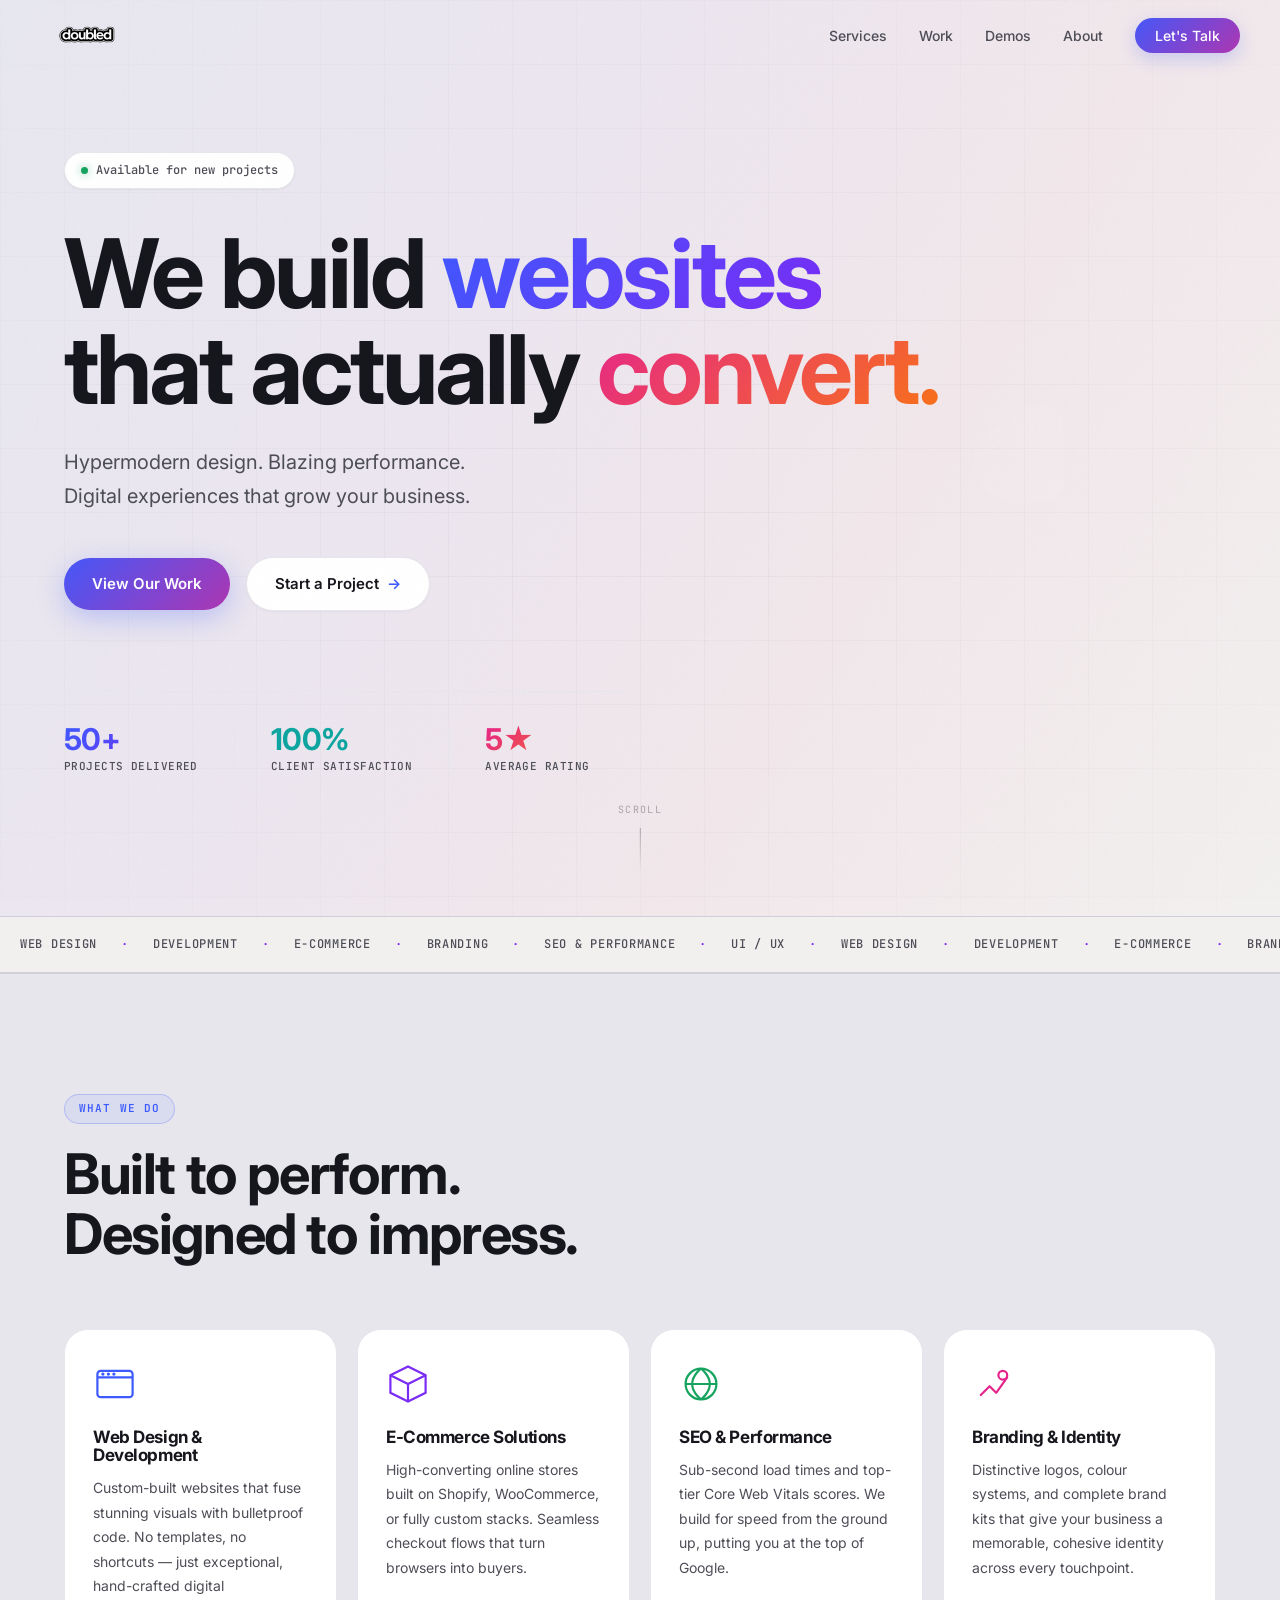
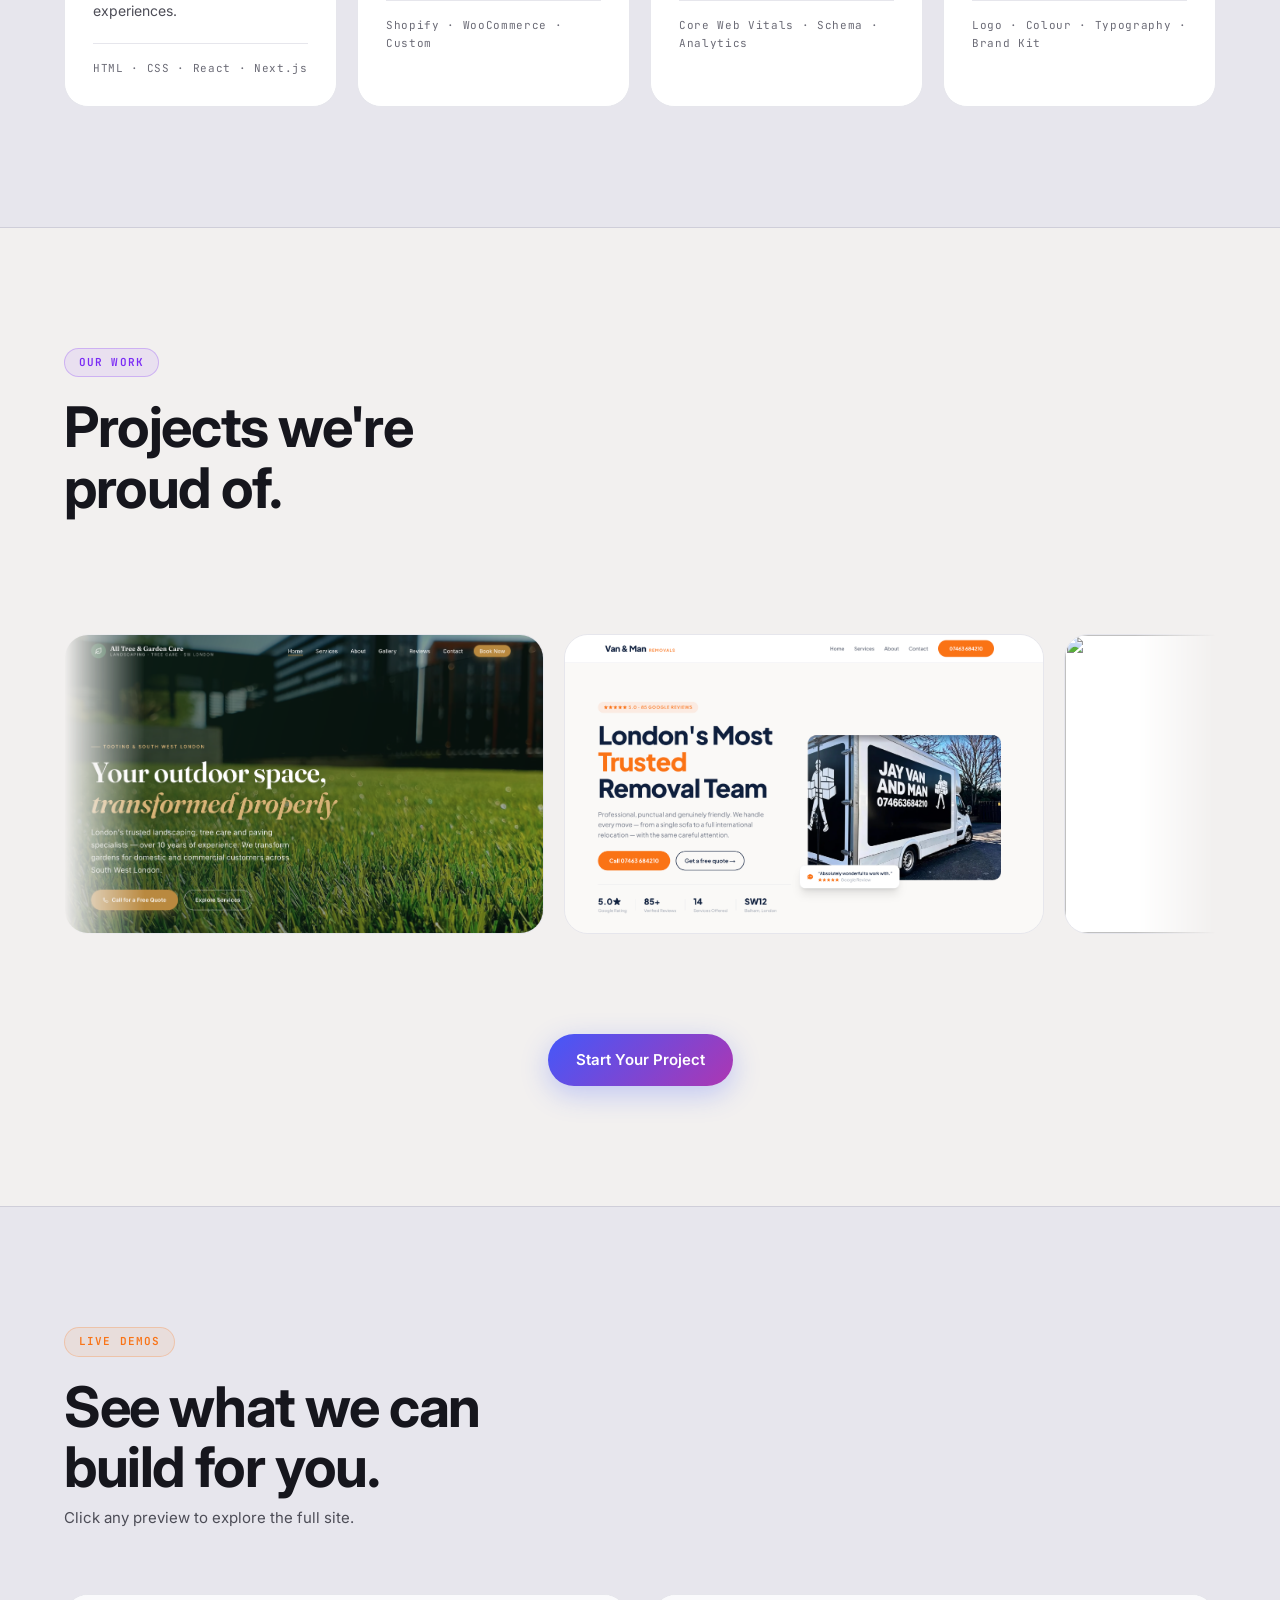
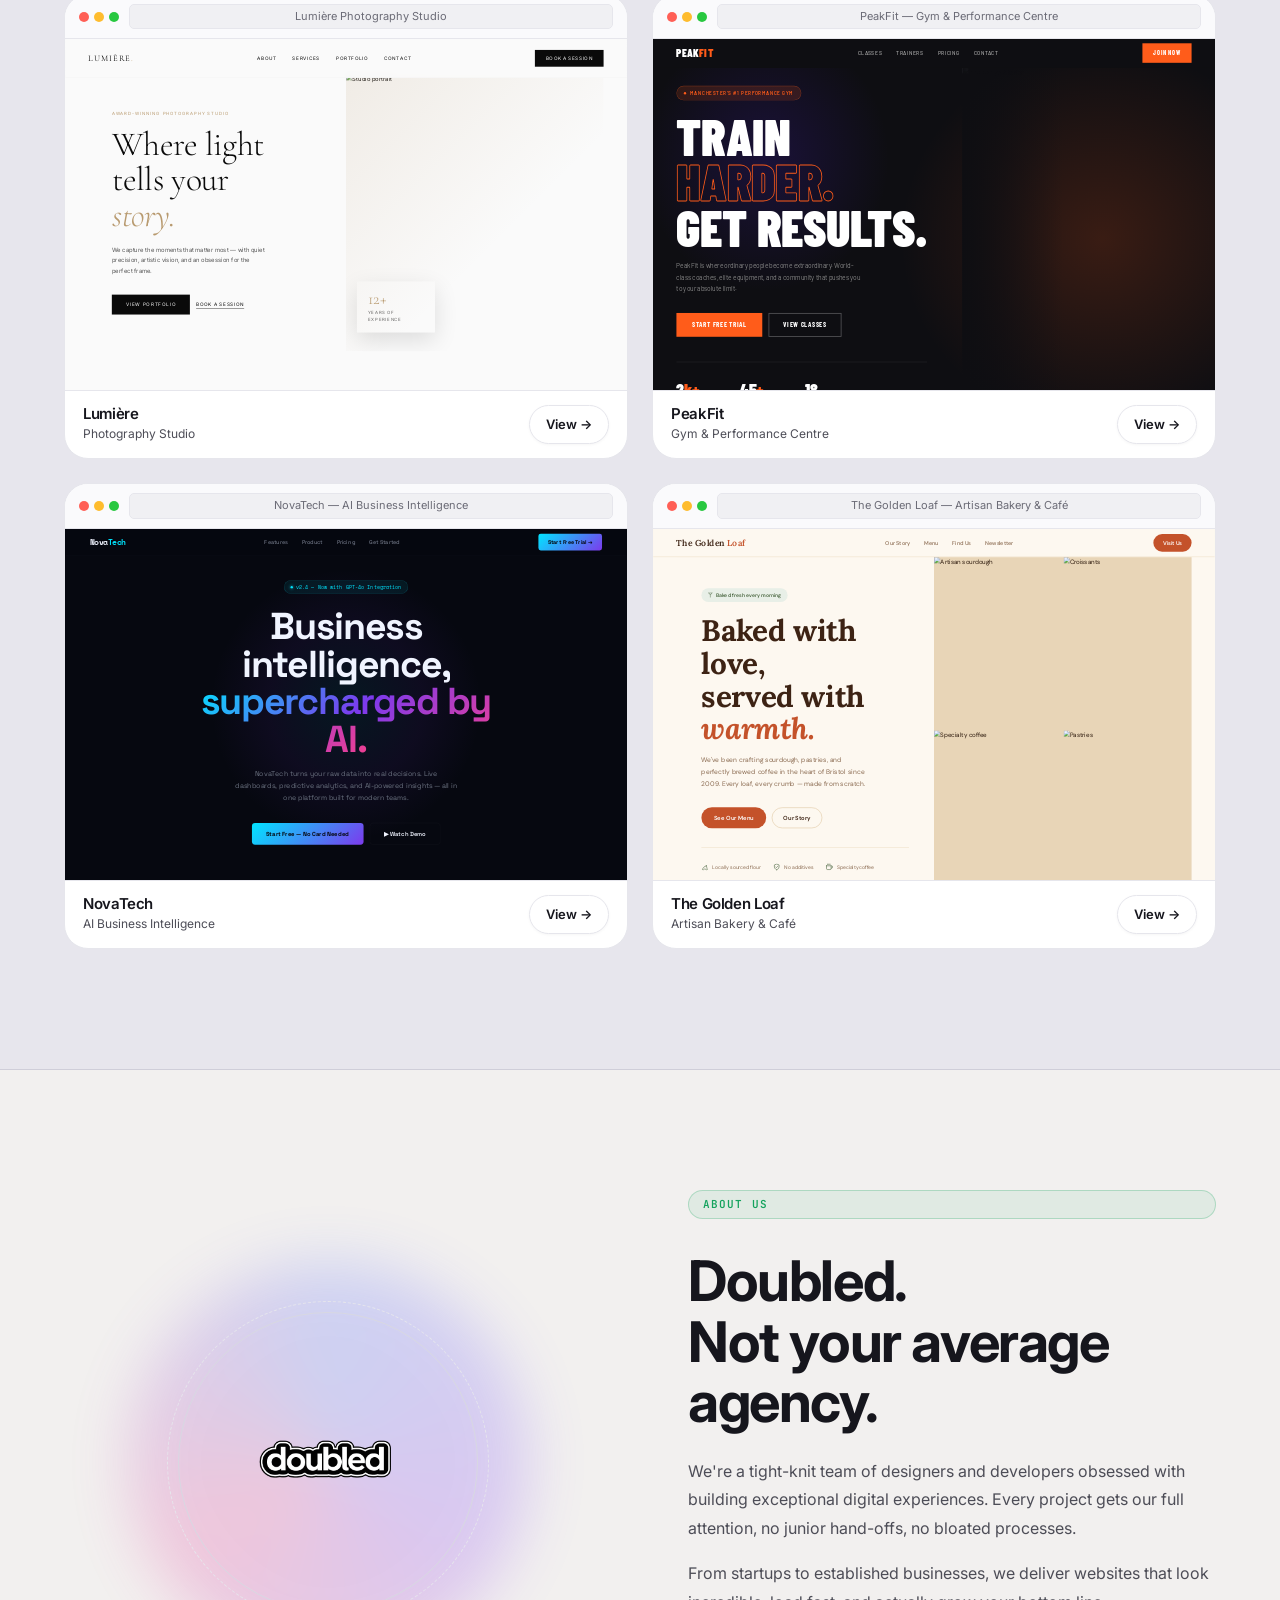
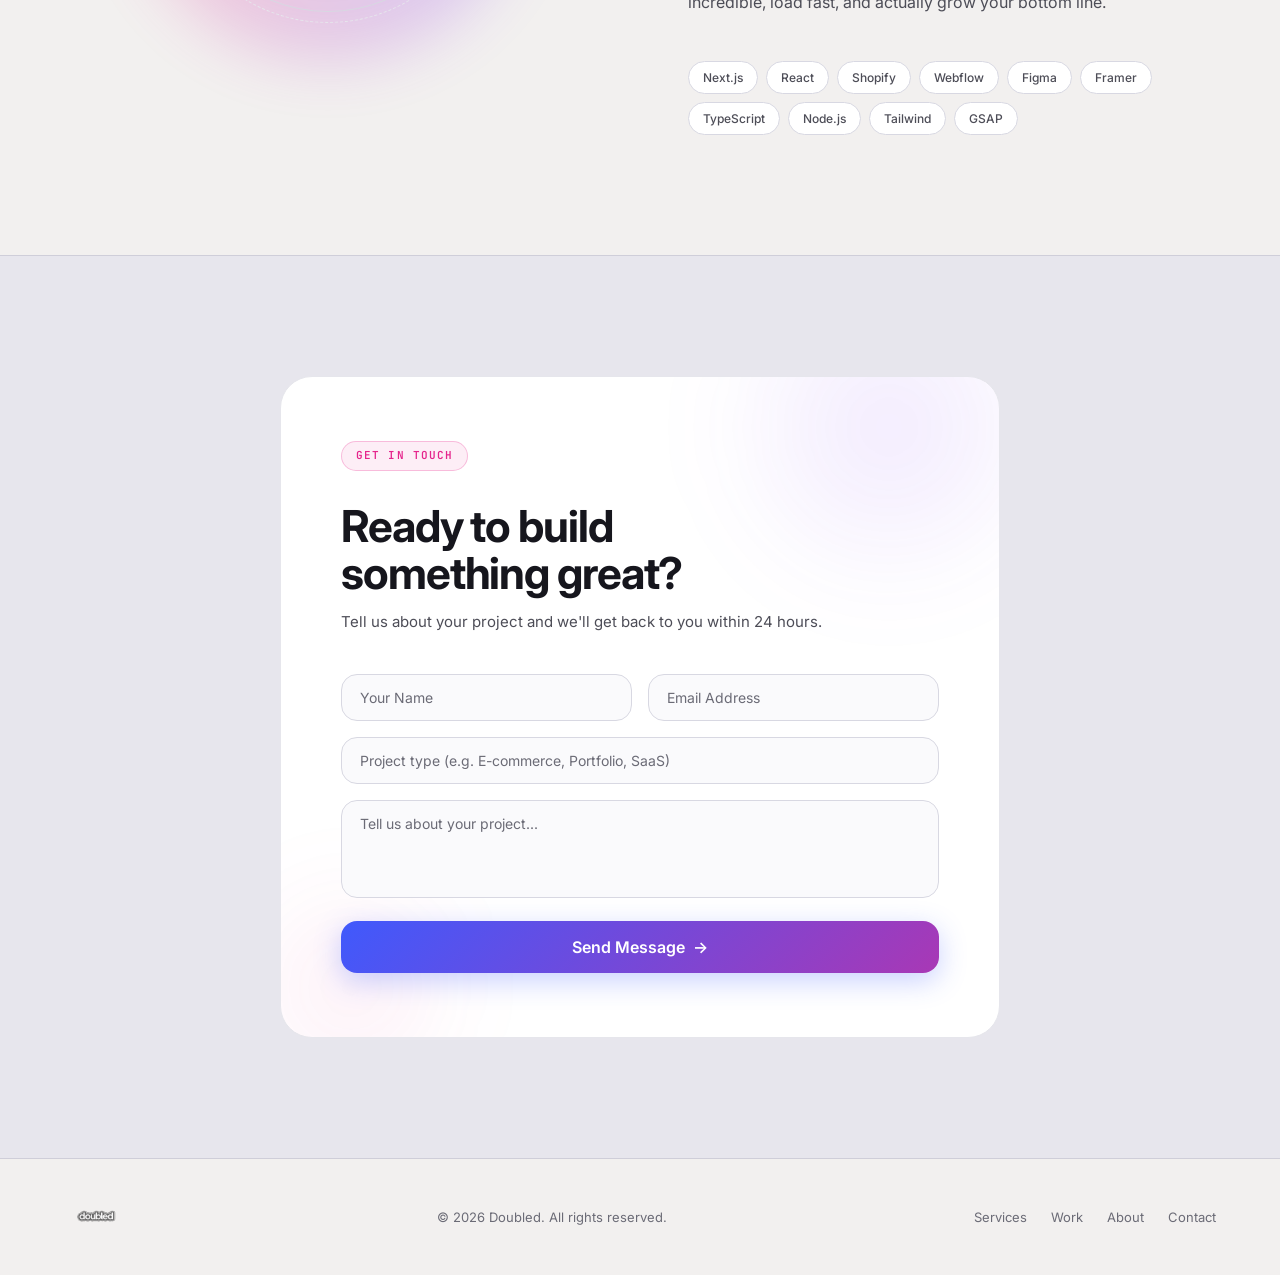
==== commit 63b9211f: "Mobile demos: swap scaled iframe for static preview images On mobile (<=768px), live scaled-down ifr" ====
--- a/index.html
+++ b/index.html
@@ -227,6 +227,7 @@
           </div>
           <div class="demo-frame-wrap">
             <iframe src="demos/demo1.html" class="demo-frame" scrolling="no" tabindex="-1" loading="lazy" title="Lumière Photography Studio demo"></iframe>
+            <img src="assets/images/lumiere-preview.jpg" alt="Lumière Photography Studio" class="demo-static-preview" loading="lazy">
             <a href="demos/demo1.html" target="_blank" rel="noopener" class="demo-overlay">
               <span class="demo-cta">Open Demo →</span>
             </a>
@@ -247,6 +248,7 @@
           </div>
           <div class="demo-frame-wrap">
             <iframe src="demos/demo2.html" class="demo-frame" scrolling="no" tabindex="-1" loading="lazy" title="PeakFit Gym demo"></iframe>
+            <img src="assets/images/peakfit-preview.jpg" alt="PeakFit Gym &amp; Performance Centre" class="demo-static-preview" loading="lazy">
             <a href="demos/demo2.html" target="_blank" rel="noopener" class="demo-overlay">
               <span class="demo-cta">Open Demo →</span>
             </a>
@@ -267,6 +269,7 @@
           </div>
           <div class="demo-frame-wrap">
             <iframe src="demos/demo3.html" class="demo-frame" scrolling="no" tabindex="-1" loading="lazy" title="NovaTech SaaS demo"></iframe>
+            <img src="assets/images/novatech-preview.jpg" alt="NovaTech AI Business Intelligence" class="demo-static-preview" loading="lazy">
             <a href="demos/demo3.html" target="_blank" rel="noopener" class="demo-overlay">
               <span class="demo-cta">Open Demo →</span>
             </a>
@@ -287,6 +290,7 @@
           </div>
           <div class="demo-frame-wrap">
             <iframe src="demos/demo4.html" class="demo-frame" scrolling="no" tabindex="-1" loading="lazy" title="The Golden Loaf Bakery demo"></iframe>
+            <img src="assets/images/goldenloaf-preview.jpg" alt="The Golden Loaf Artisan Bakery" class="demo-static-preview" loading="lazy">
             <a href="demos/demo4.html" target="_blank" rel="noopener" class="demo-overlay">
               <span class="demo-cta">Open Demo →</span>
             </a>
@@ -318,7 +322,7 @@
       <div class="about-copy reveal">
         <span class="section-tag tag-green">About Us</span>
         <h2 class="section-title">Doubled.<br>Not your average agency.</h2>
-        <p>We're a tight-knit team of designers and developers obsessed with building exceptional digital experiences. Every project gets our full attention — no junior hand-offs, no bloated processes.</p>
+        <p>We're a tight-knit team of designers and developers obsessed with building exceptional digital experiences. Every project gets our full attention, no junior hand-offs, no bloated processes.</p>
         <p>From startups to established businesses, we deliver websites that look incredible, load fast, and actually grow your bottom line.</p>
 
         <div class="about-pills">
--- a/css/styles.css
+++ b/css/styles.css
@@ -946,6 +946,17 @@
   user-select: none;
 }
 
+/* Static preview image — shown on mobile instead of iframe */
+.demo-static-preview {
+  display: none;
+  width: 100%;
+  height: 100%;
+  object-fit: cover;
+  object-position: top;
+  position: absolute;
+  inset: 0;
+}
+
 /* Hover overlay — opens demo on click */
 .demo-overlay {
   position: absolute;
@@ -1018,6 +1029,21 @@
 
 @media (max-width: 768px) {
   .demos-grid { grid-template-columns: 1fr; }
+
+  /* Replace scaled iframe with crisp static screenshot on mobile */
+  .demo-frame-wrap {
+    aspect-ratio: 16 / 10;
+    height: auto;
+  }
+  .demo-frame        { display: none; }
+  .demo-static-preview { display: block; }
+
+  /* Always show the CTA on touch — no hover state on mobile */
+  .demo-overlay { background: rgba(0, 0, 0, 0.32); }
+  .demo-cta {
+    opacity: 1;
+    transform: translateY(0);
+  }
 }
 
 /* ─── About ─── */
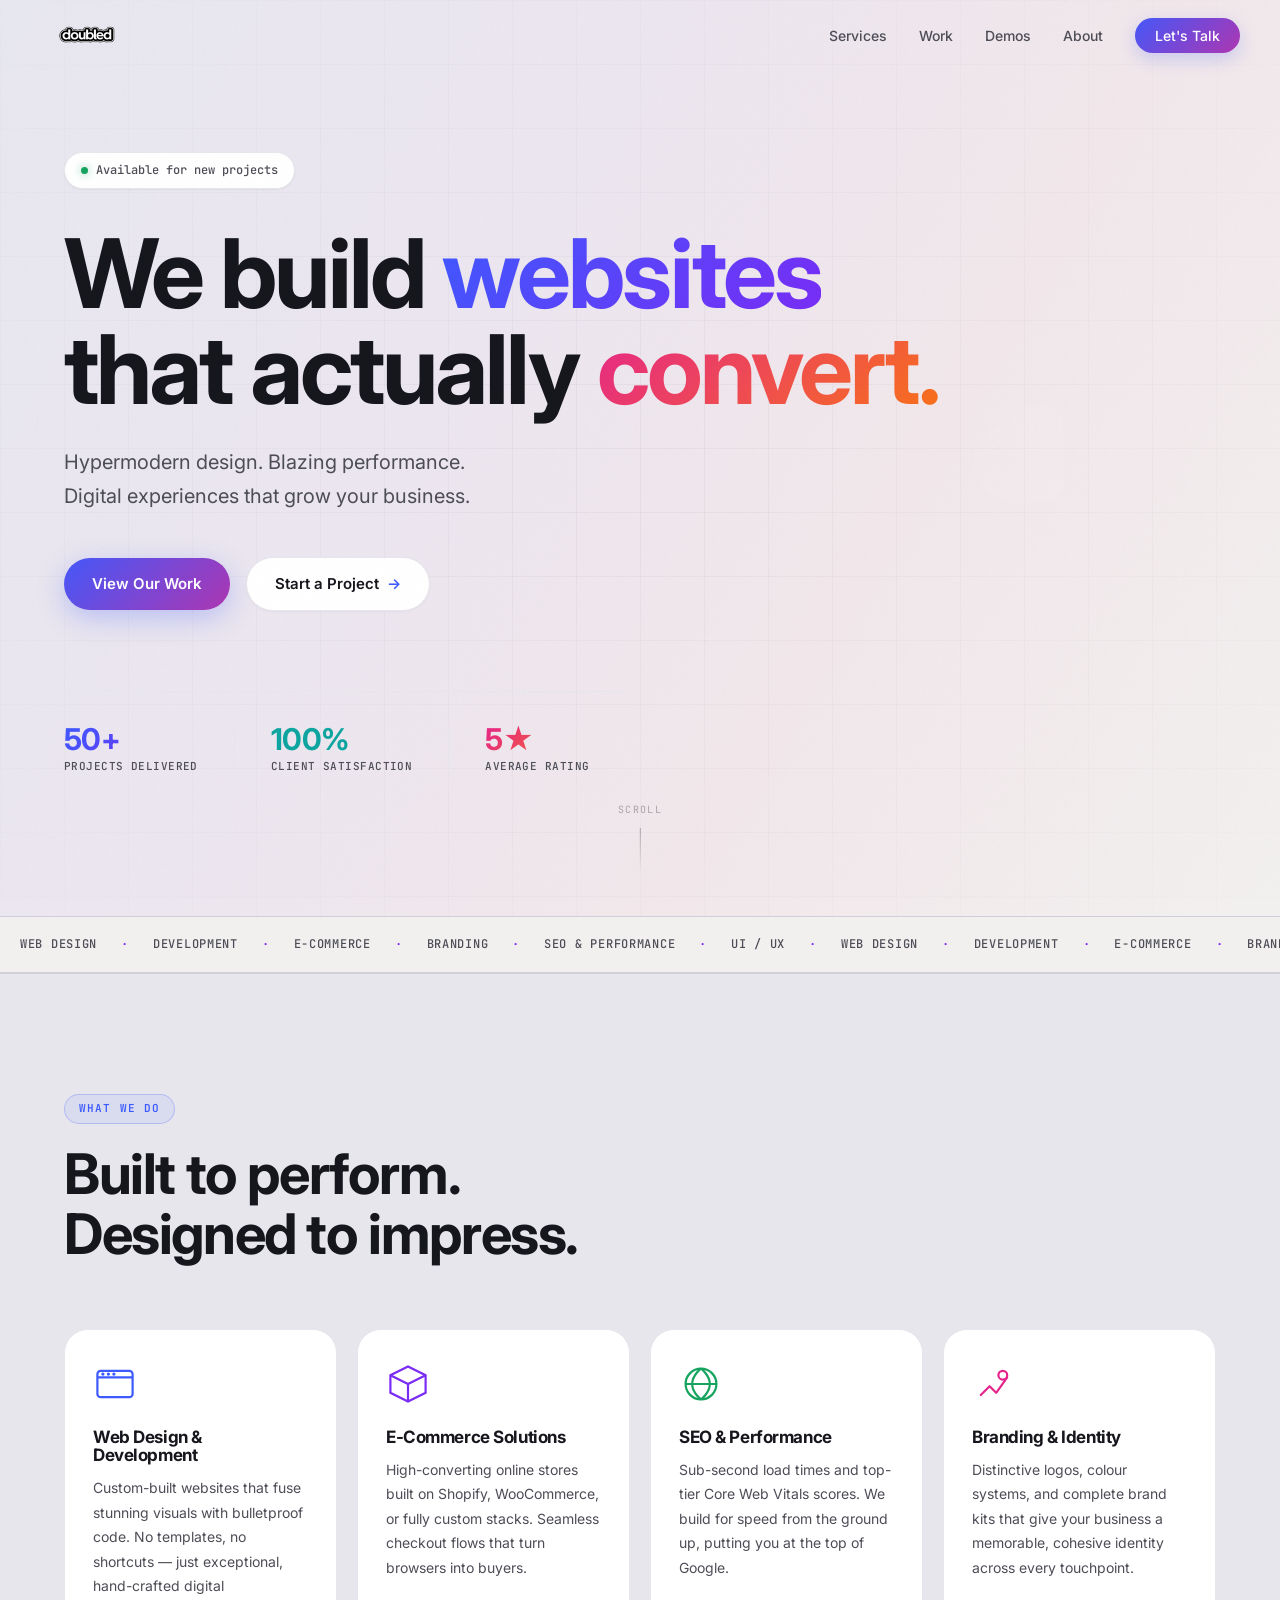
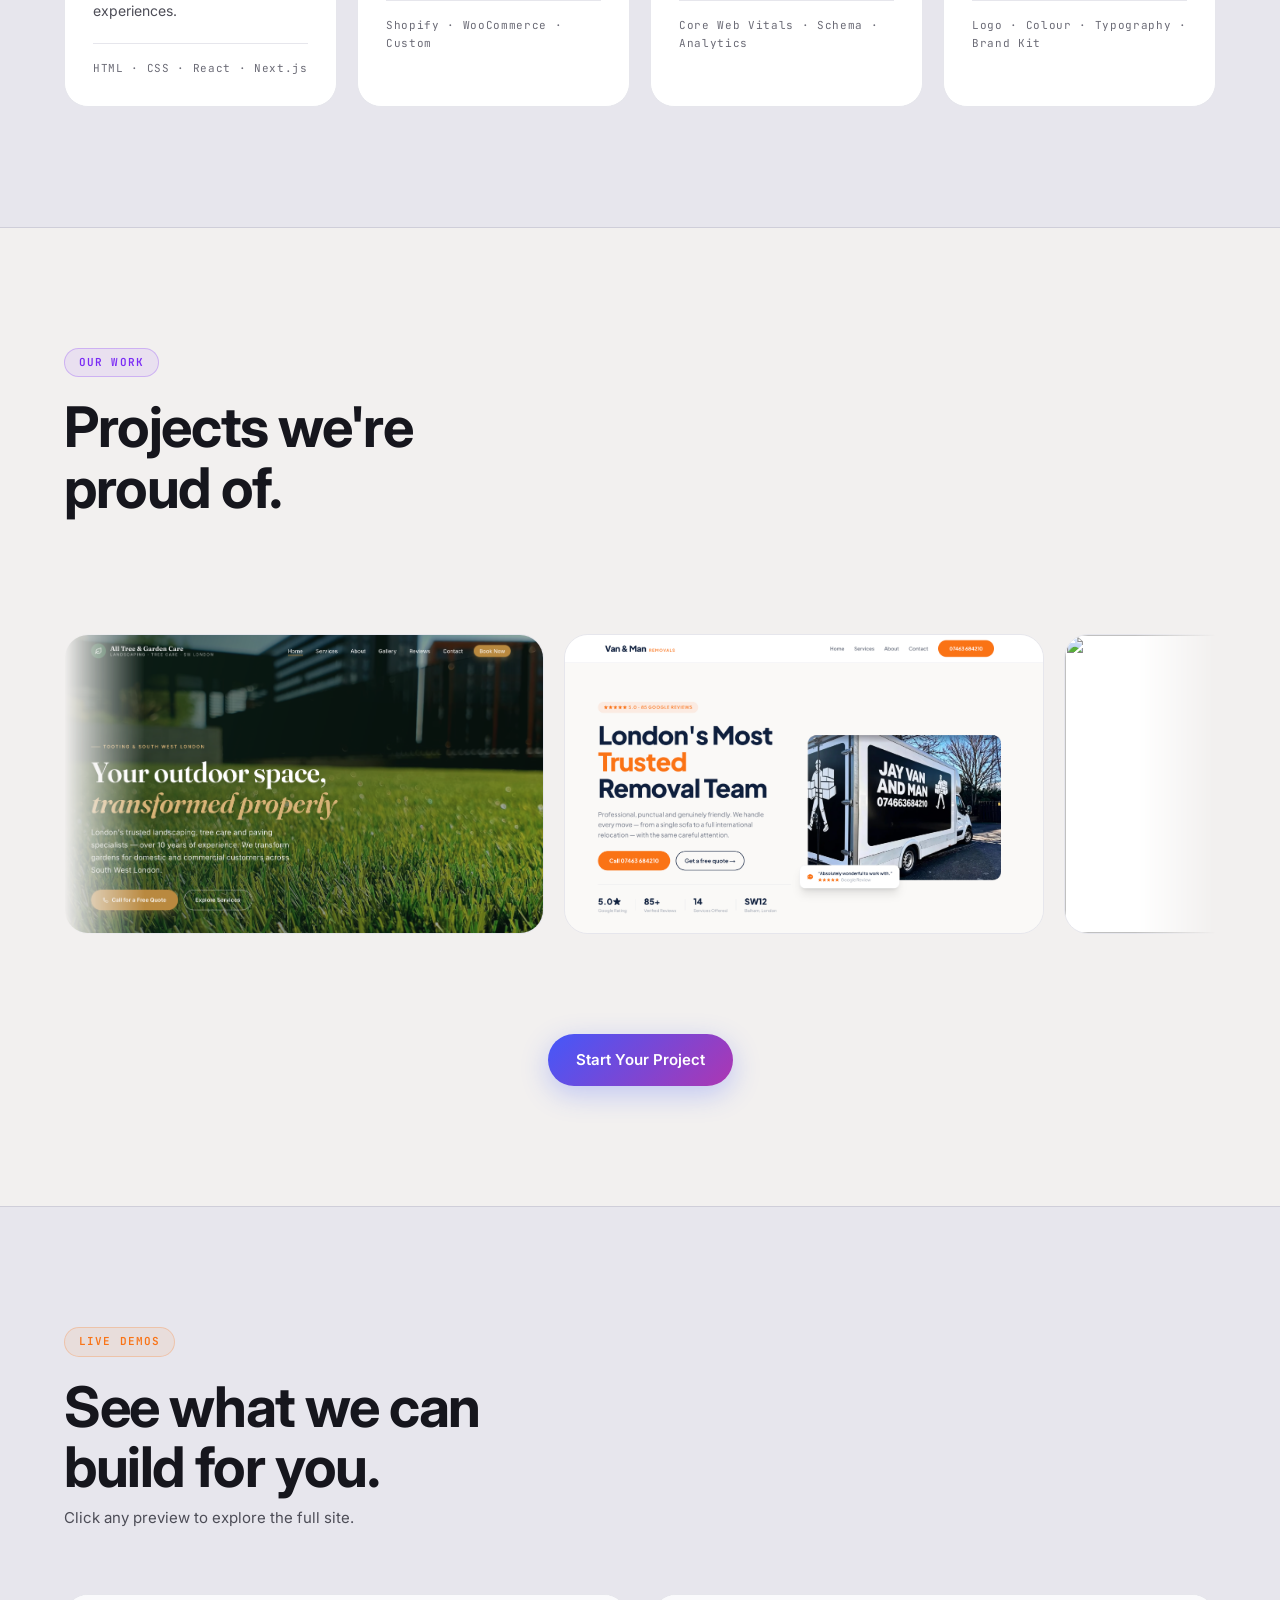
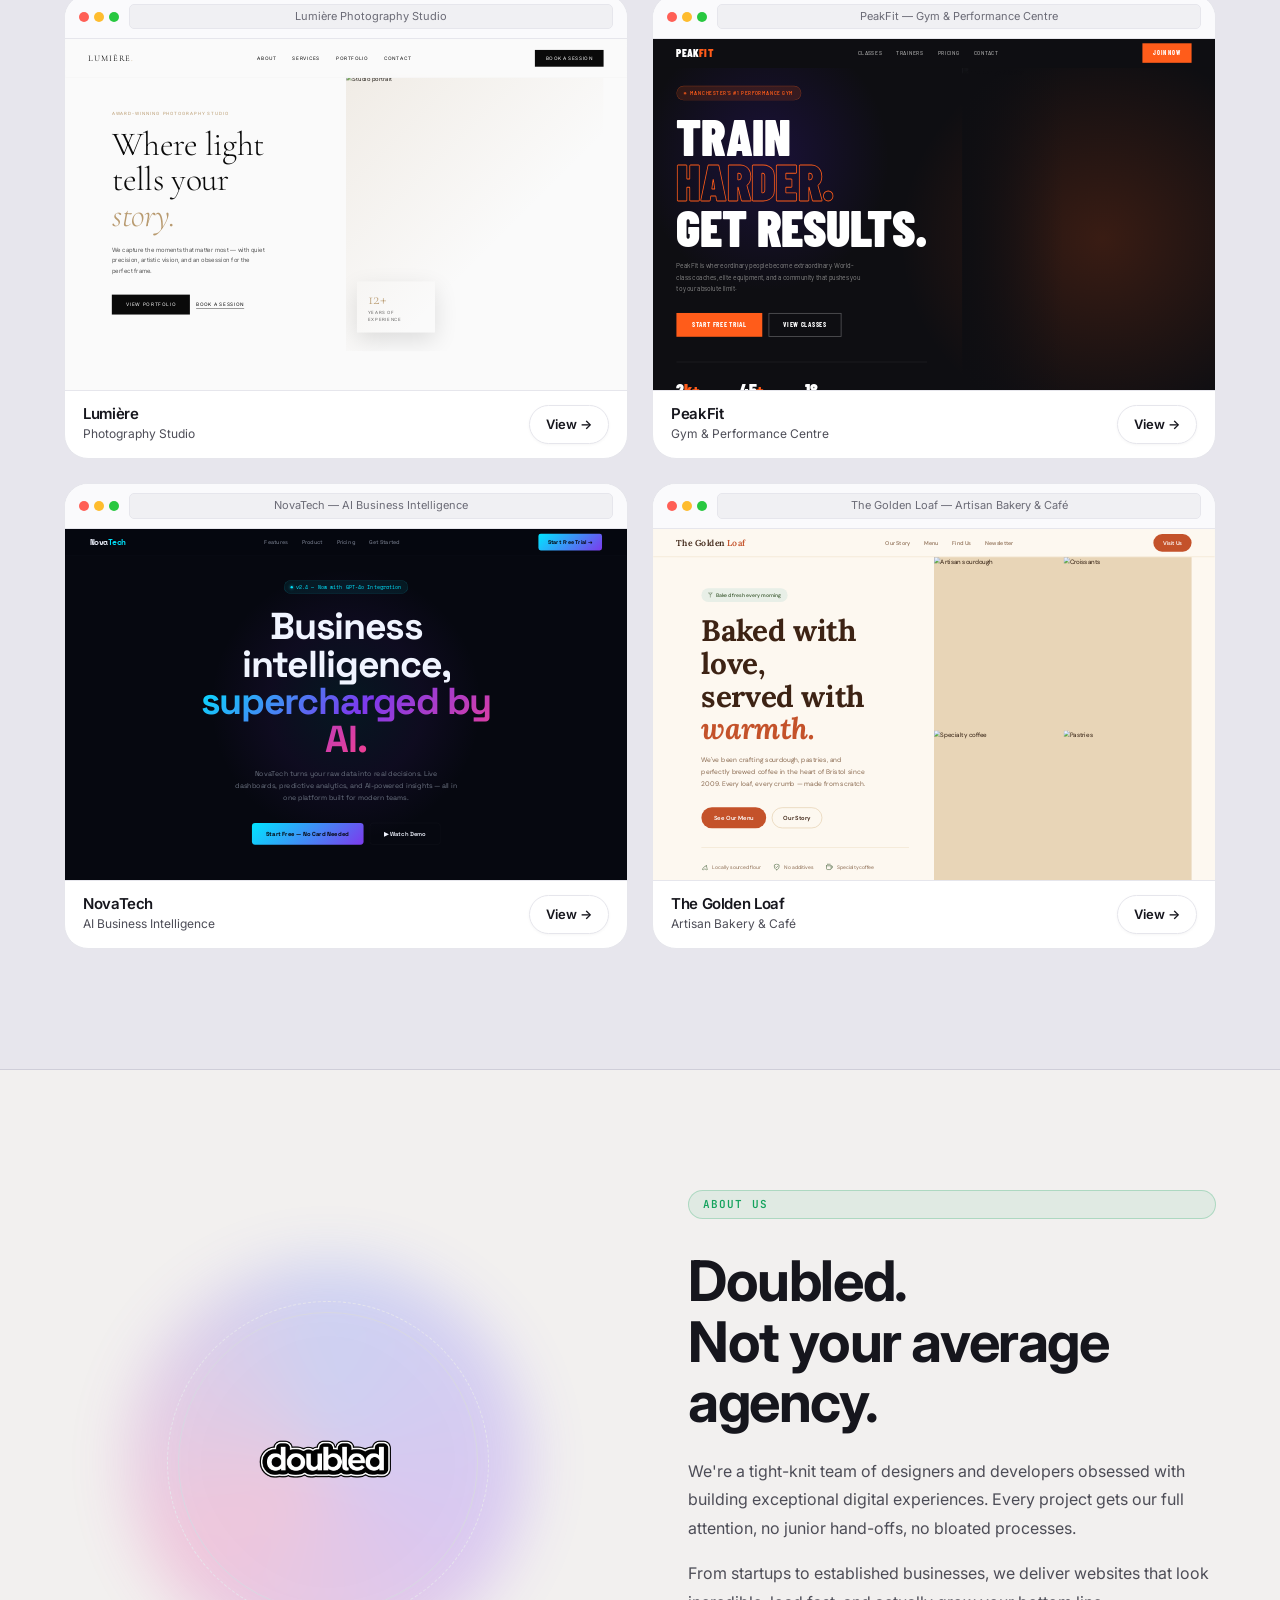
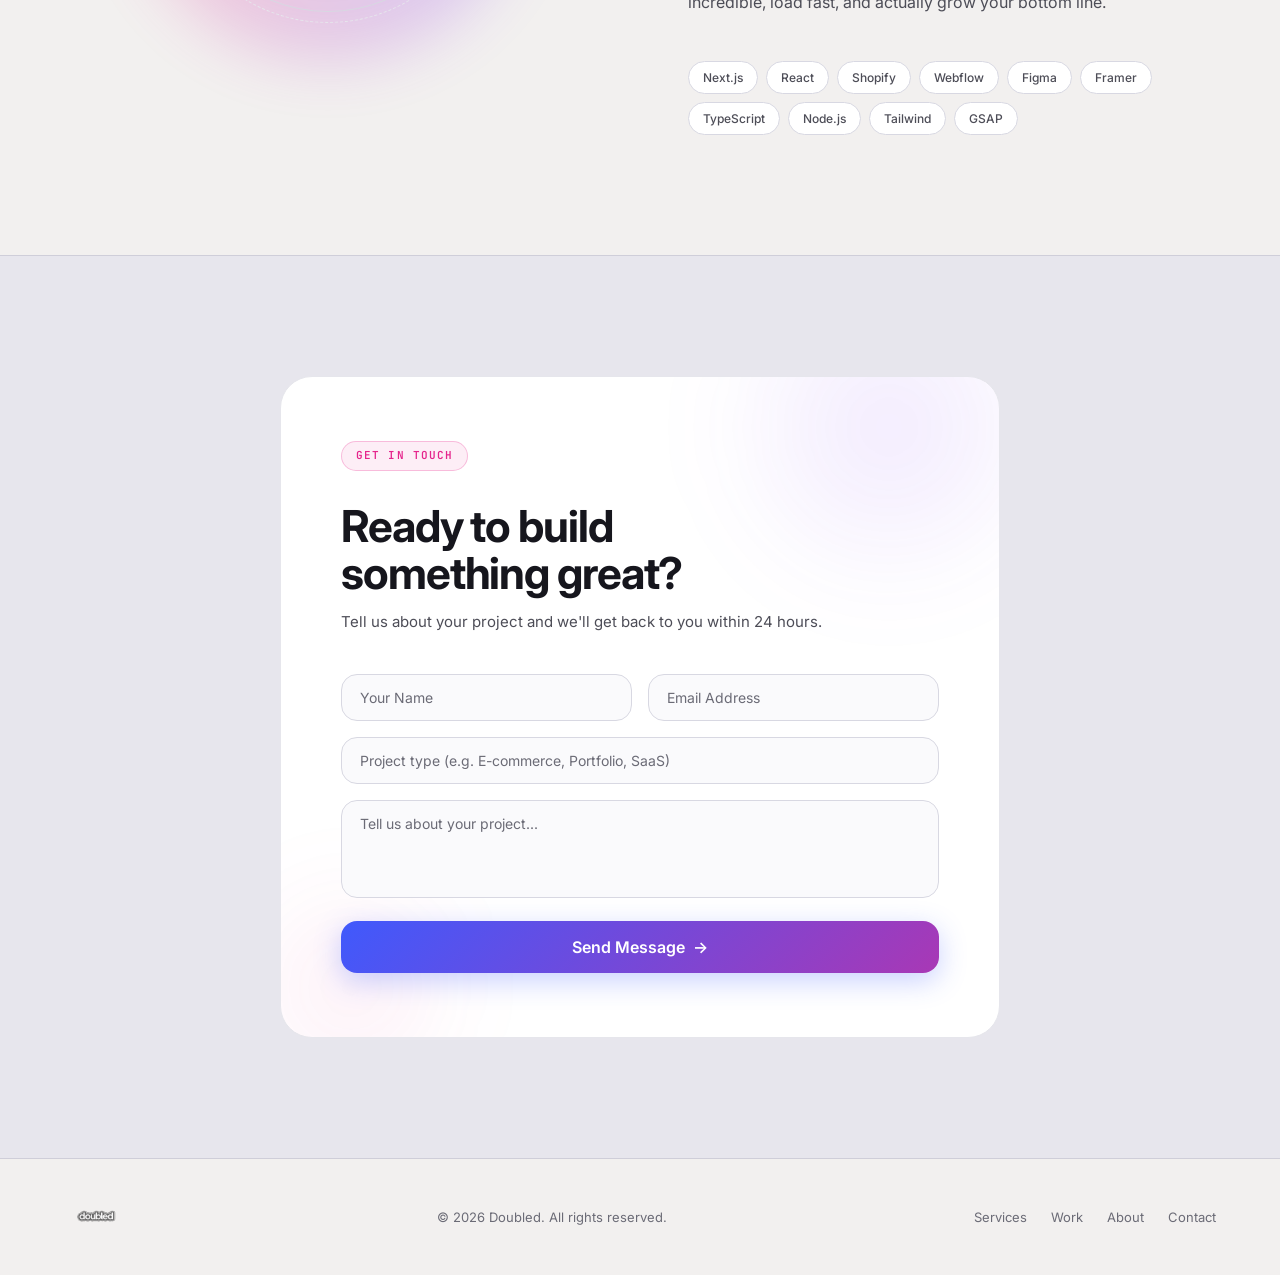
==== commit 07e023e0: "Remove data-mobile-ready from demo1 card to match tile size of demo2/3/4 Co-Authored-By: Claude Sonn" ====
--- a/css/styles.css
+++ b/css/styles.css
@@ -1044,6 +1044,19 @@
     opacity: 1;
     transform: translateY(0);
   }
+
+  /* Mobile-friendly demos: show live iframe at native mobile width */
+  .demo-card[data-mobile-ready] .demo-frame-wrap {
+    aspect-ratio: auto;
+    height: 480px;
+  }
+  .demo-card[data-mobile-ready] .demo-frame {
+    display: block;
+    width: 100%;
+    height: 100%;
+    transform: none !important;
+  }
+  .demo-card[data-mobile-ready] .demo-static-preview { display: none; }
 }
 
 /* ─── About ─── */
